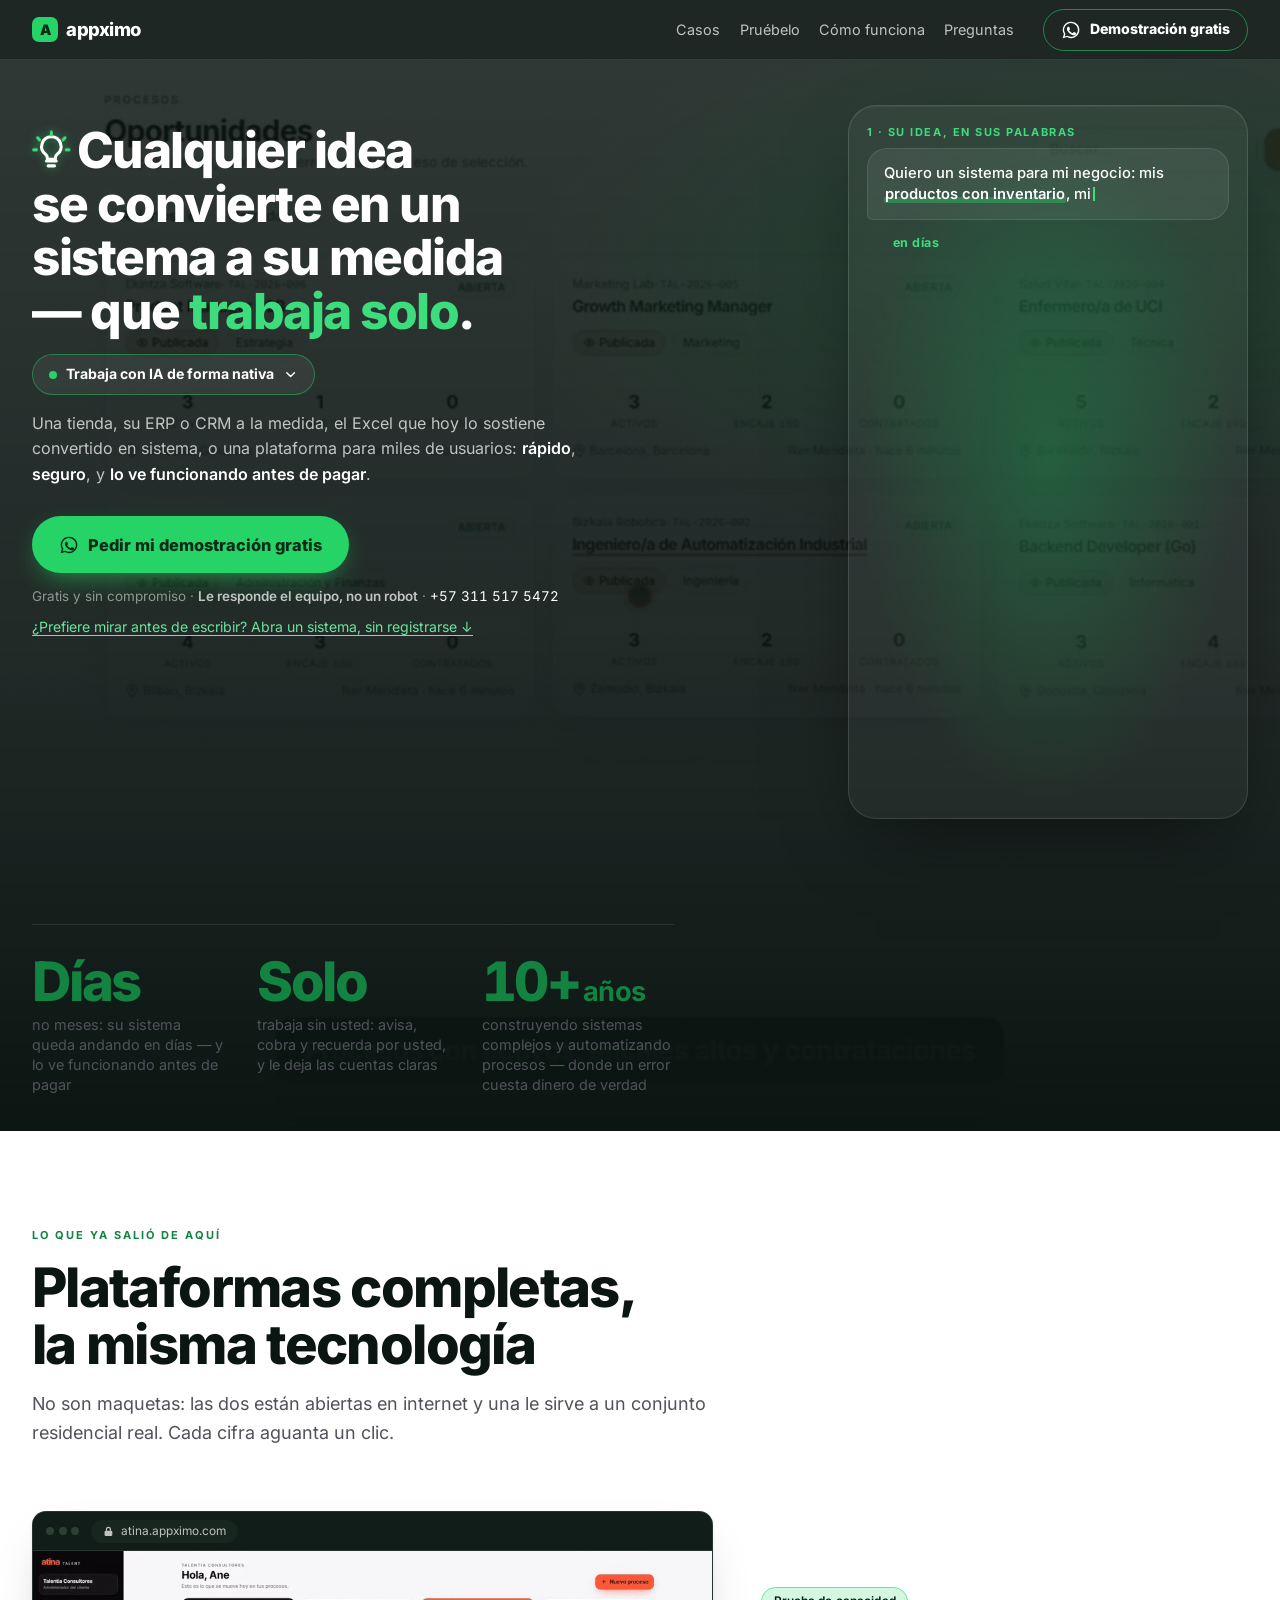
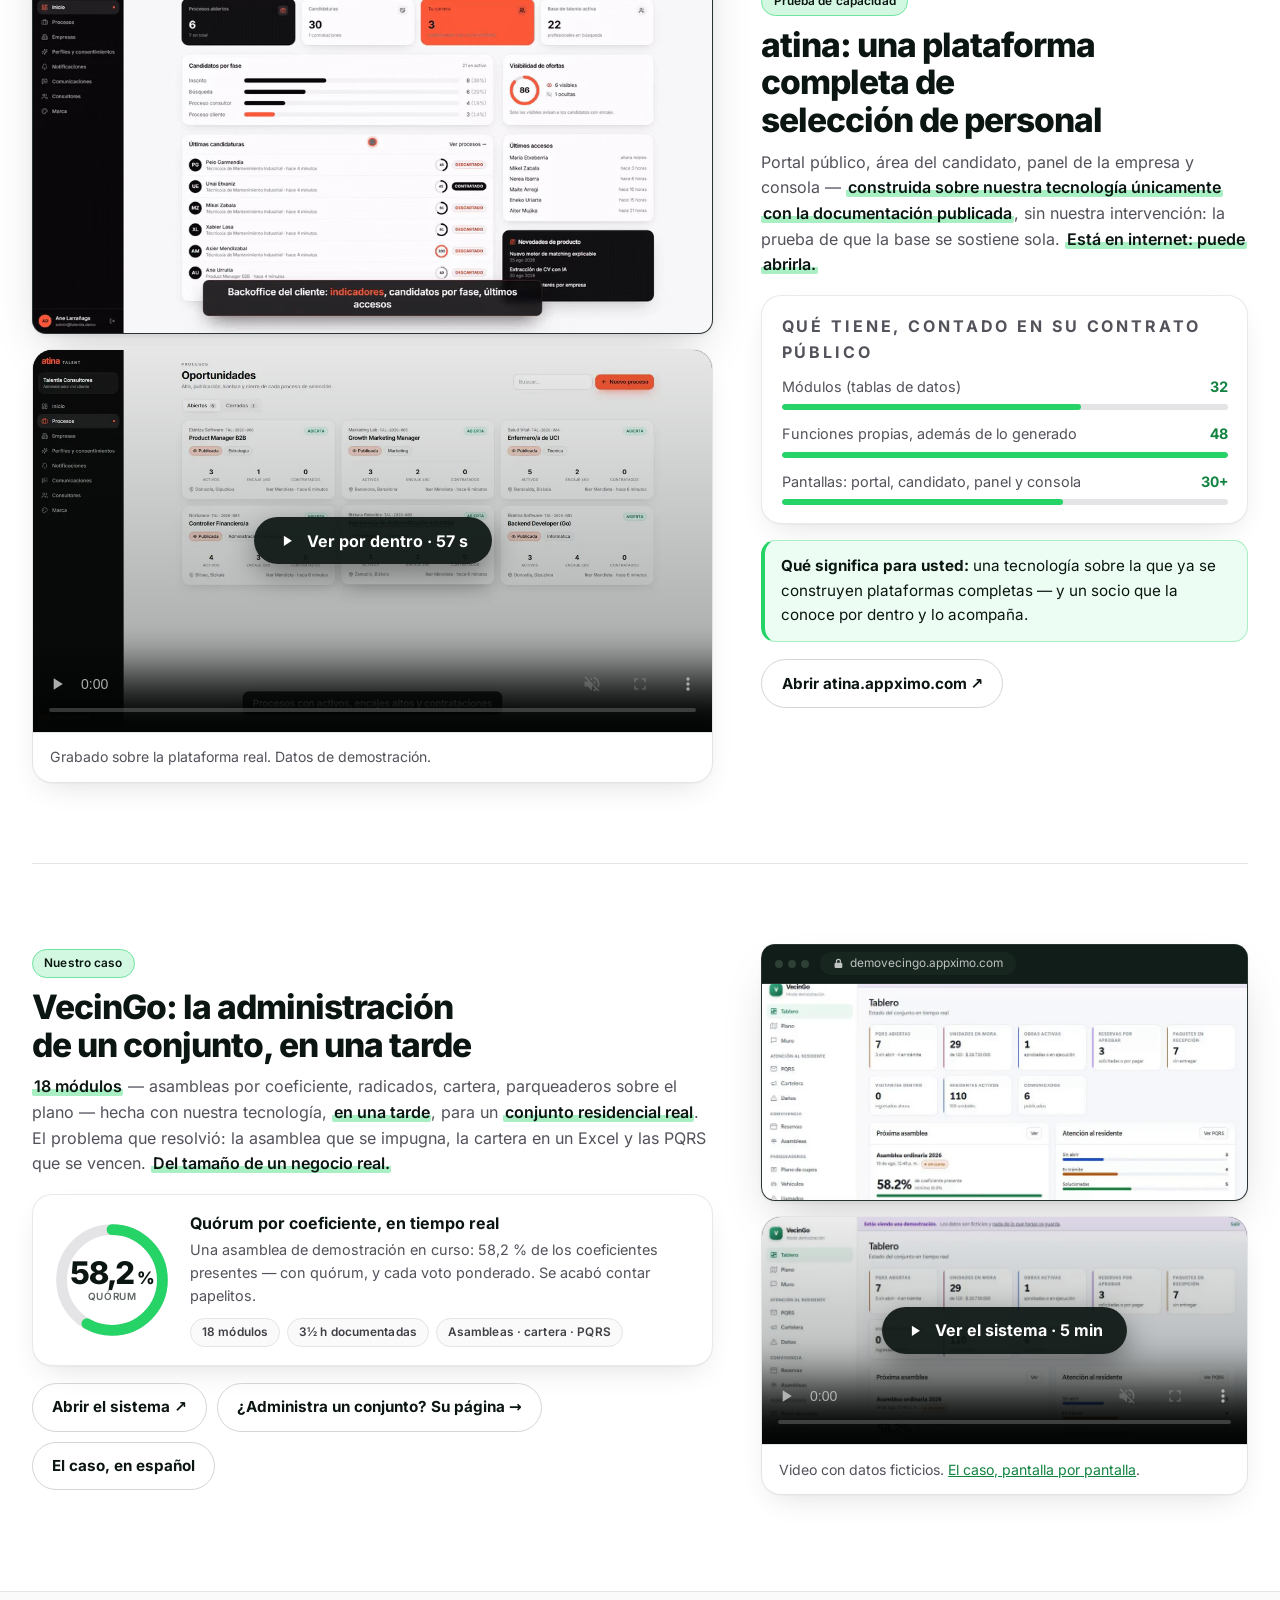
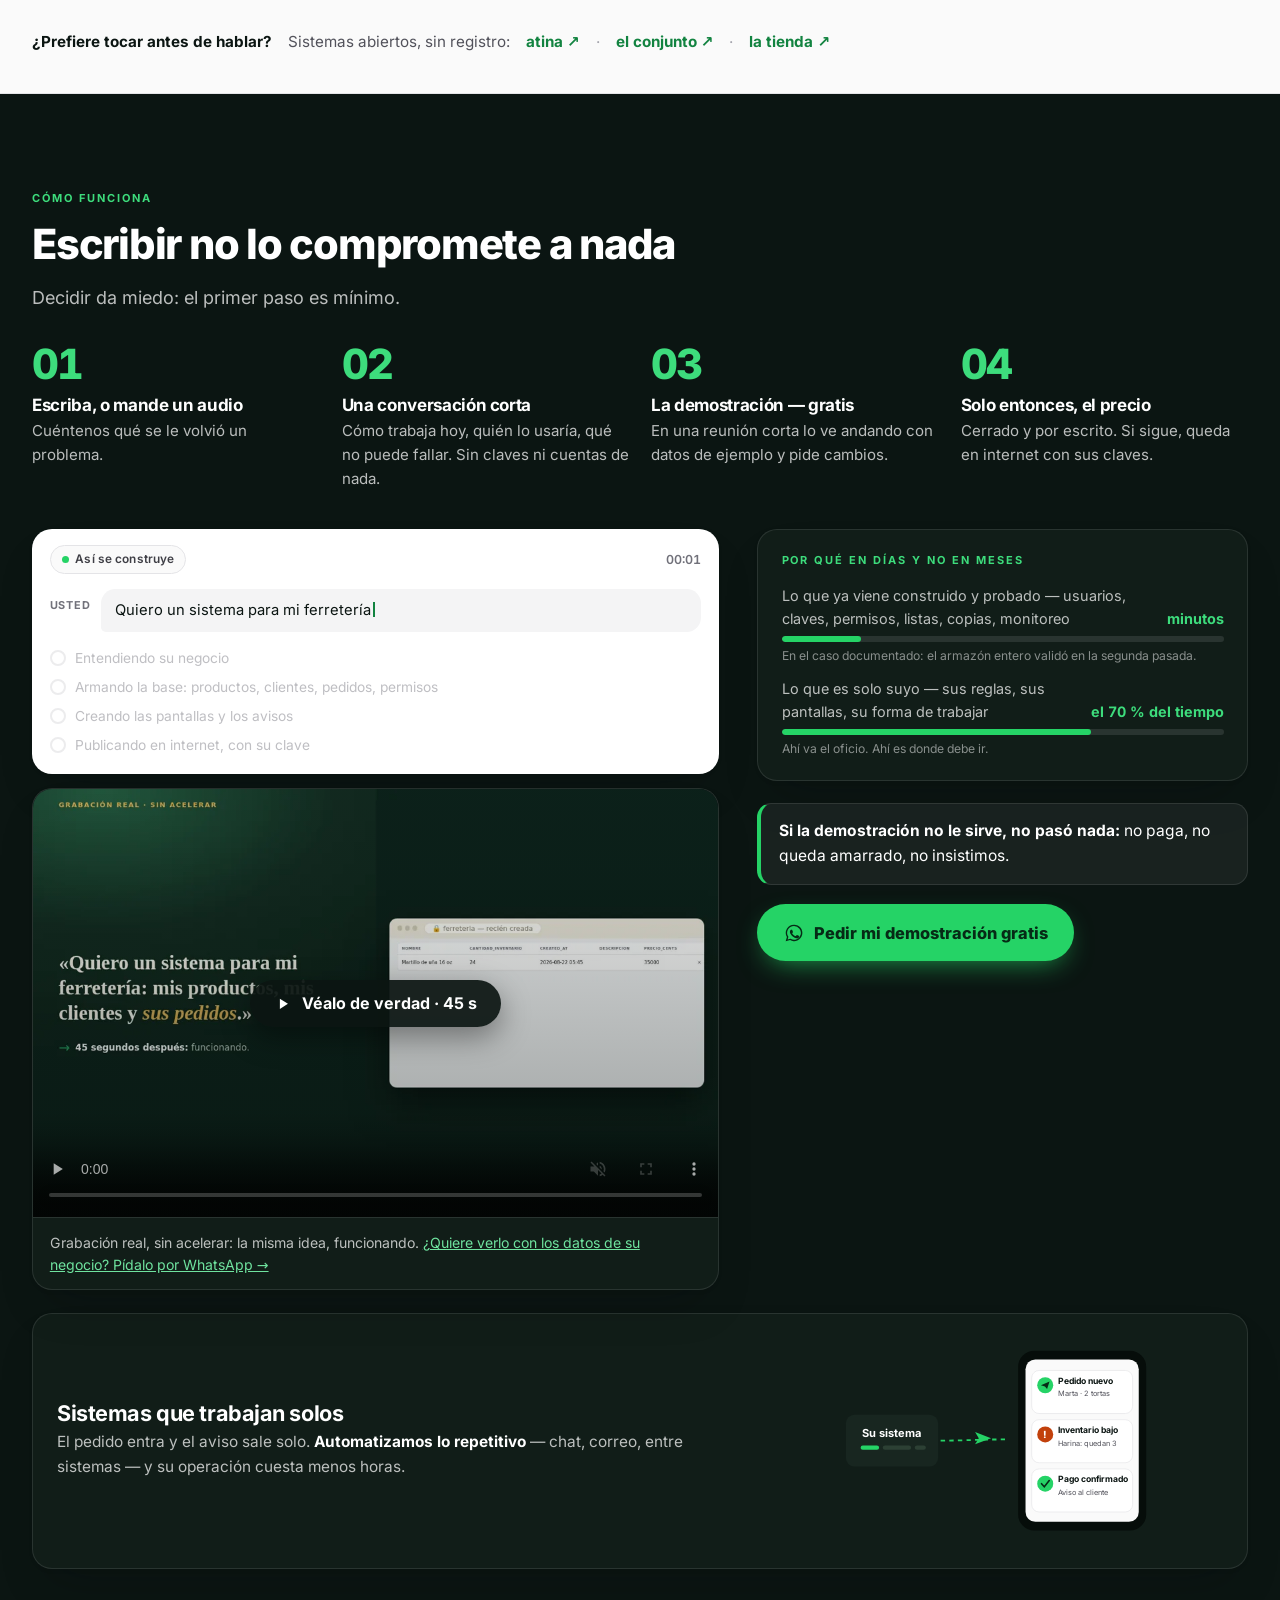
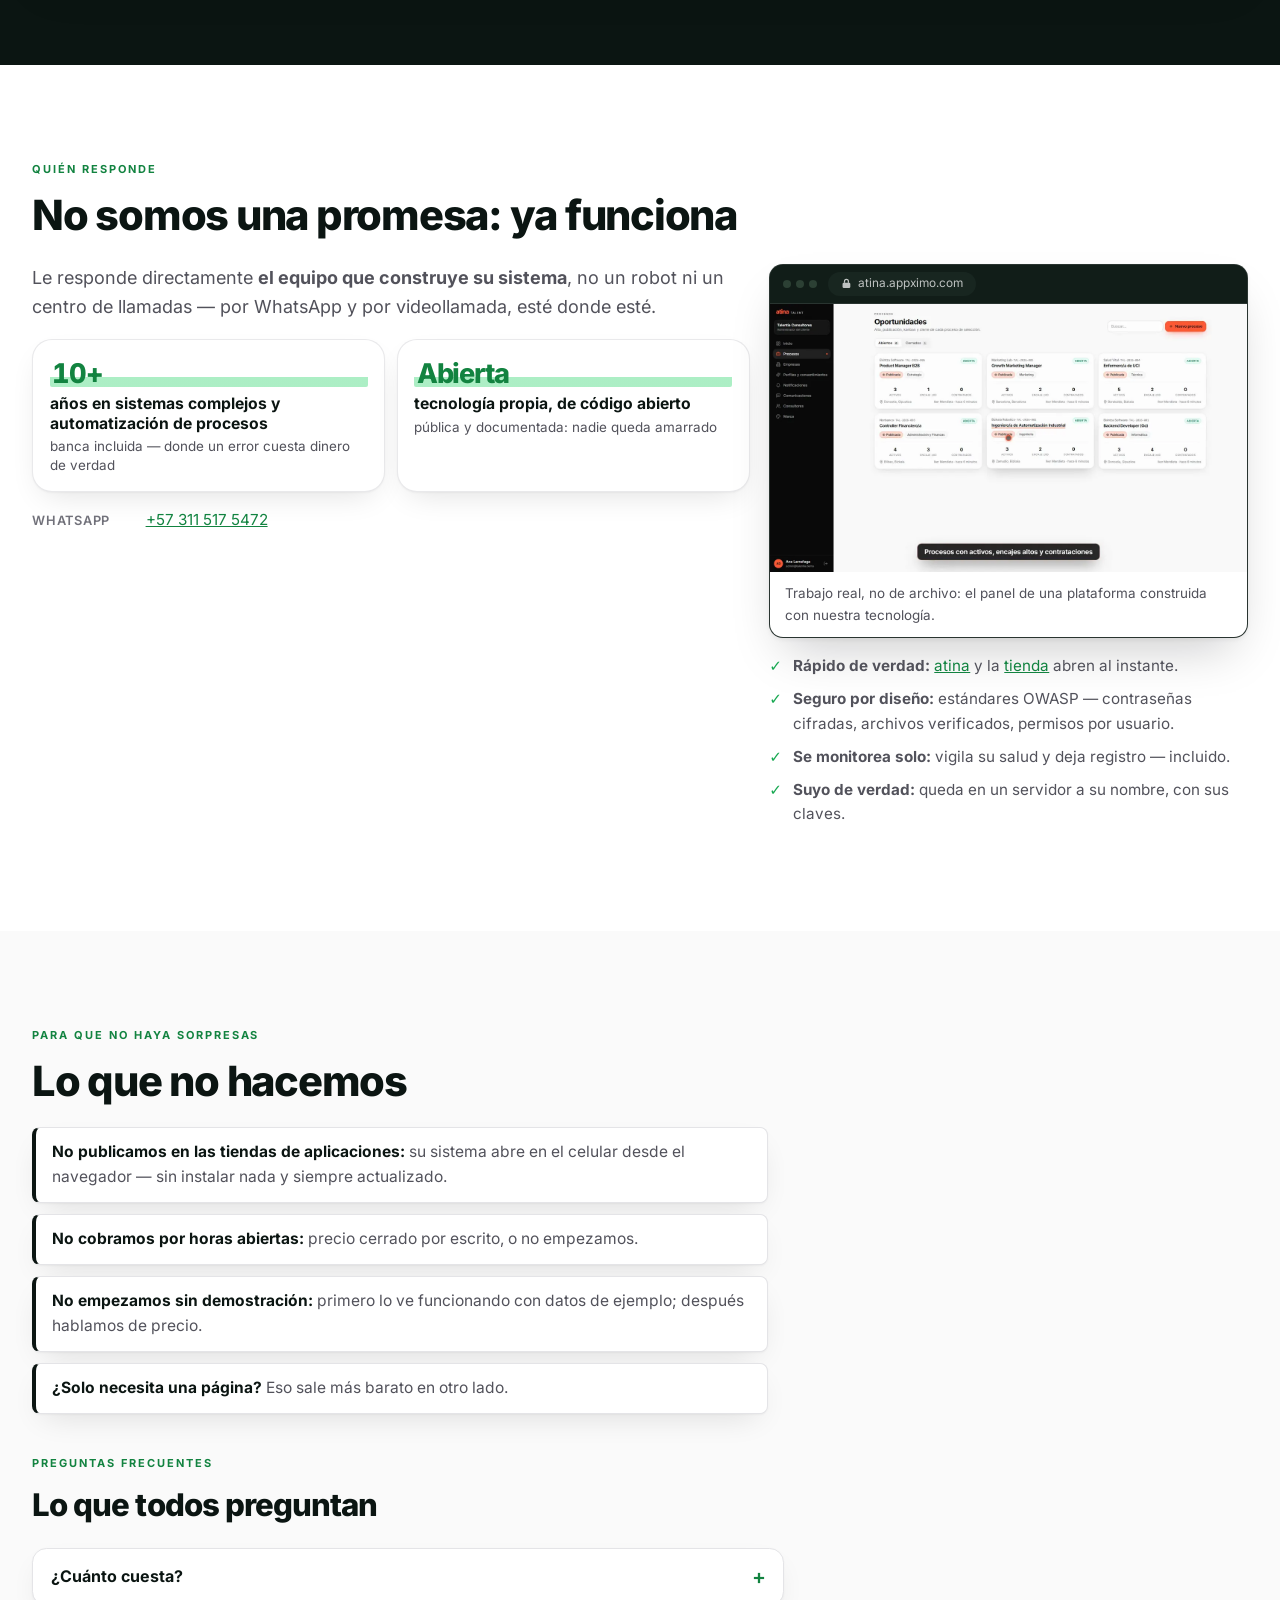
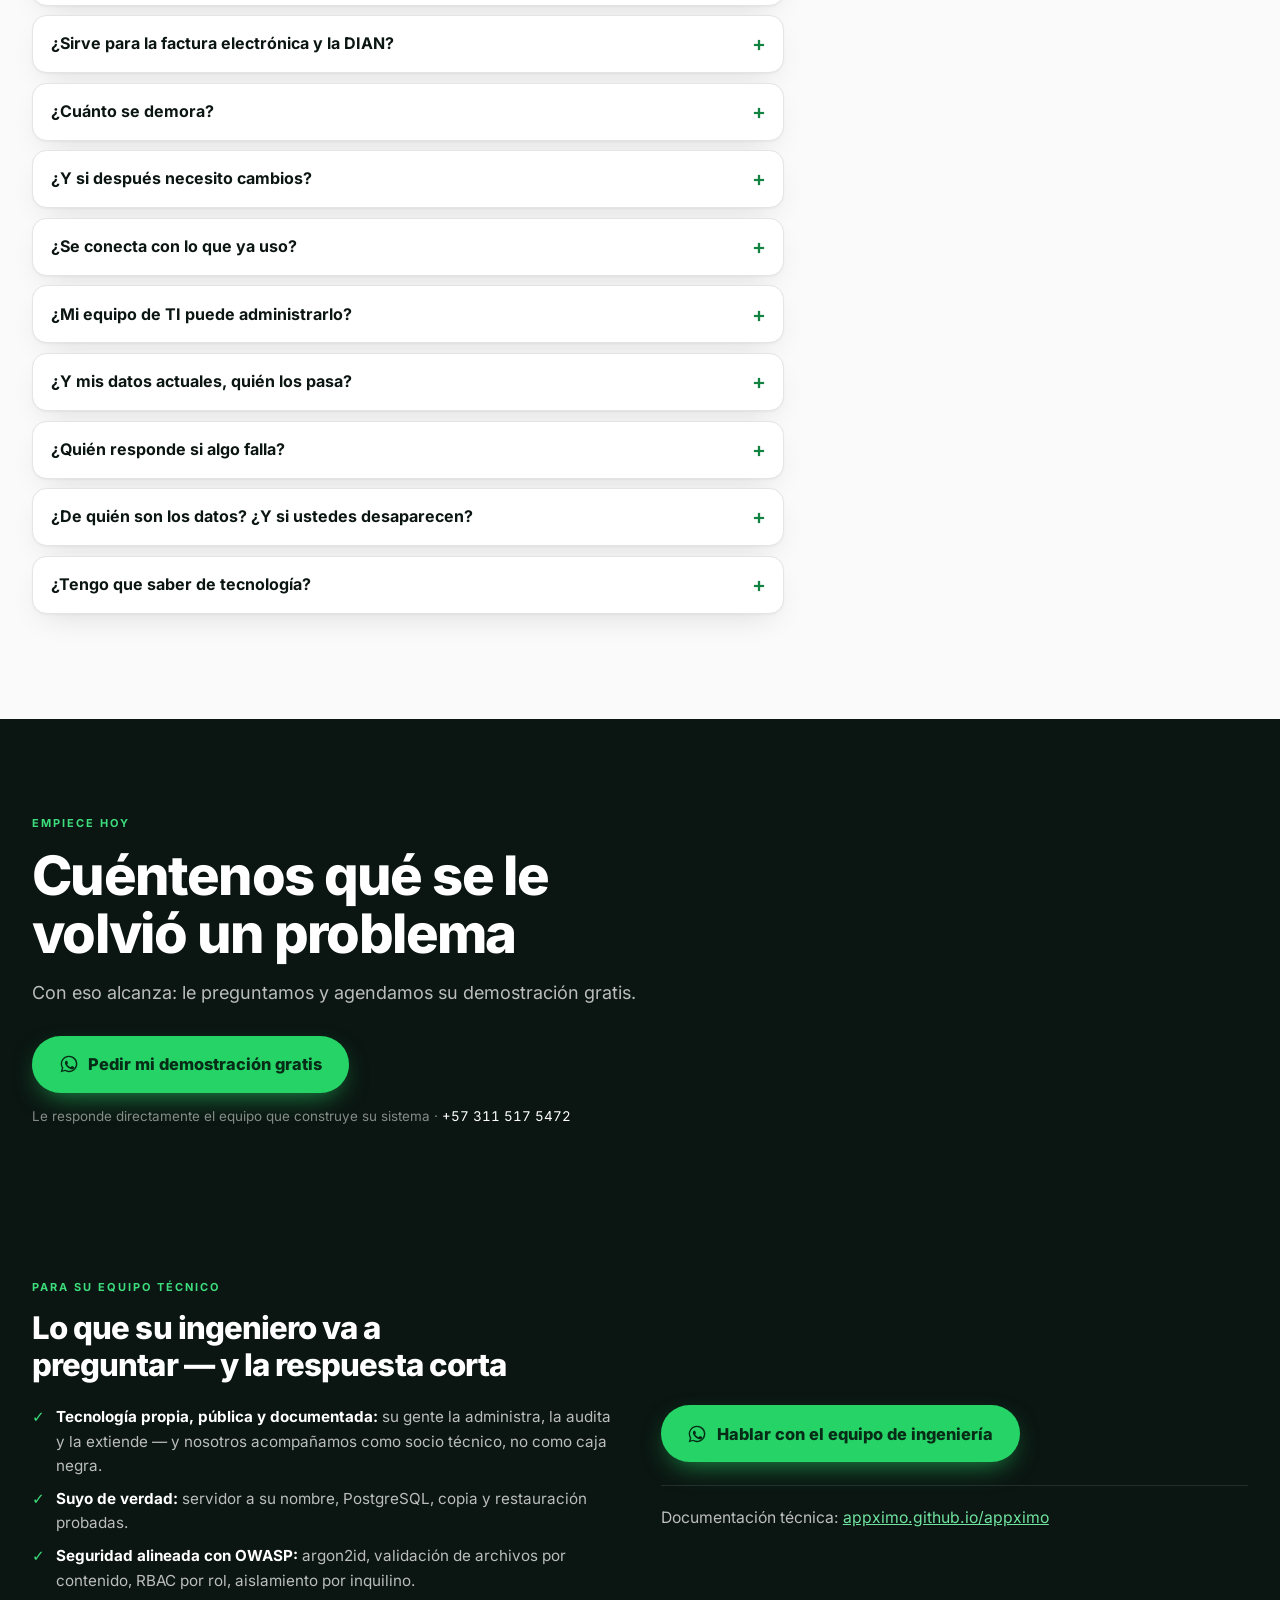
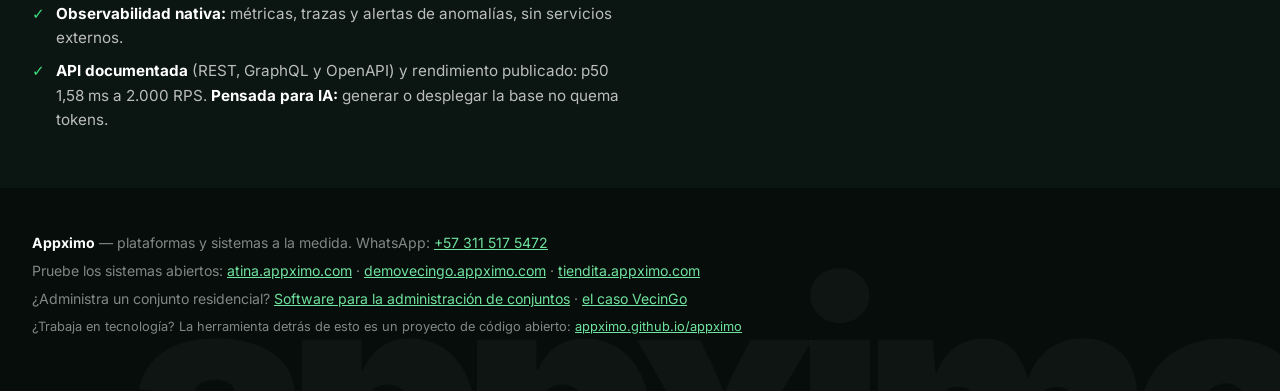
==== index.html @ c1e4d5c8 "fix(cómo funciona): la tarjeta del pedido construido, compacta" ====
<!doctype html>
<html lang="es-CO">
<head>
<meta charset="utf-8">
<meta name="viewport" content="width=device-width, initial-scale=1">
<title>Appximo — Plataformas y sistemas a la medida, en días</title>
<meta name="description" content="Deje de perder pedidos, citas y cuentas: su negocio entero en un solo sistema hecho a su medida. Lo difícil ya está construido; queda andando en días, y lo ve funcionando antes de pagar. Demostración gratis por WhatsApp.">
<meta property="og:title" content="Appximo — Plataformas y sistemas a la medida, en días">
<meta property="og:description" content="Su negocio entero en un solo sistema hecho a su medida, andando en días. Lo ve funcionando antes de pagar.">
<meta property="og:image" content="https://appximo.com/assets/og.jpg">
<meta property="og:type" content="website">
<meta property="og:url" content="https://appximo.com/">
<meta property="og:locale" content="es_CO">
<link rel="canonical" href="https://appximo.com/">
<meta name="robots" content="index,follow,max-image-preview:large">
<meta name="theme-color" content="#0b1512">
<link rel="preload" href="assets/inter-latin-var.woff2" as="font" type="font/woff2" crossorigin>
<link rel="stylesheet" href="assets/system.css?v=79b03f89">
<link rel="icon" href="data:image/svg+xml,%3Csvg xmlns='http://www.w3.org/2000/svg' viewBox='0 0 64 64'%3E%3Crect width='64' height='64' rx='14' fill='%2325d366'/%3E%3Ctext x='32' y='45' font-family='Inter,Arial,sans-serif' font-size='38' font-weight='900' fill='%23062b16' text-anchor='middle'%3EA%3C/text%3E%3C/svg%3E">
<script type="application/ld+json">{"@context":"https://schema.org","@type":"ProfessionalService","name":"Appximo","url":"https://appximo.com/","description":"Sistemas y plataformas a la medida para negocios: tienda, ERP, agenda, administración de conjuntos. Demostración gratis por WhatsApp.","telephone":"+57 311 517 5472","sameAs":["https://github.com/appximo/appximo","https://appximo.github.io/appximo/"],"contactPoint":{"@type":"ContactPoint","contactType":"sales","telephone":"+57 311 517 5472","availableLanguage":"es","url":"https://wa.me/573115175472"}}</script>
<style>
  .hero-float{position:absolute;right:var(--gutter);top:clamp(4.5rem,9vw,7rem);z-index:3;display:none;width:15.5rem}
  @media(min-width:1000px){.hero-float{display:block}}
  .hero-float .card-dark{padding:.9rem 1rem}
  .notif{display:flex;align-items:center;gap:.7rem;padding:.55rem 0;border-top:1px solid var(--ink-line)}
  .notif:first-child{border-top:none;padding-top:0}
  .notif .ci{width:1.8rem;height:1.8rem;border-radius:50%;background:var(--color-brand-500);display:flex;align-items:center;justify-content:center;flex:none}
  .notif .ci svg{width:.9rem;height:.9rem}
  .notif b{display:block;font-size:.84rem;line-height:1.2}
  .notif span{display:block;font-size:.72rem;color:var(--ink-text-mute)}
  .case{display:grid;gap:1.6rem;align-items:center}
  @media(min-width:900px){.case{grid-template-columns:7fr 5fr;gap:3rem}.case.flip .case-media{order:2}}
  .case+.case{margin-top:clamp(3rem,7vw,5rem);padding-top:clamp(3rem,7vw,5rem);border-top:1px solid var(--zinc-200)}
  .case h3{font-size:clamp(1.5rem,3.2vw,2.1rem);letter-spacing:-.03em;line-height:1.12;margin:.6rem 0 .7rem;font-weight:800}
  .case p{color:var(--text-2);font-size:1rem}
  .case-media{display:grid;gap:.9rem}
  .case-links{display:flex;flex-wrap:wrap;gap:.6rem;margin-top:1.1rem}
  .bframe video.loop{display:block;width:100%}
  .case-panel{margin-top:1.1rem;padding:1.1rem 1.2rem}
  .case-panel .eyebrow{margin-bottom:.6rem}
  .meaning{margin-top:1rem;background:var(--color-brand-50);border:1px solid var(--color-brand-200);border-left:4px solid var(--color-brand-500);border-radius:var(--radius-xl);padding:.85rem 1rem;color:var(--color-ink);font-size:.95rem}
  .door-grid{display:grid;gap:1rem;align-items:center}
  @media(min-width:860px){.door-grid{grid-template-columns:1fr auto;gap:2rem}}
  .door h2{font-size:clamp(1.35rem,2.8vw,1.8rem);letter-spacing:-.03em}
  .door p{opacity:.85;font-size:.98rem;margin-top:.35rem}
  .invite{display:grid;gap:.9rem;margin-top:1.5rem}
  @media(min-width:700px){.invite{grid-template-columns:1fr 1fr}}
  .pick{display:grid;grid-template-columns:5rem 1fr;gap:1rem;align-items:center;padding:.9rem 1rem;text-decoration:none;color:inherit}
  .pk-img{width:5rem;height:5rem;border-radius:var(--radius-lg);overflow:hidden;border:1px solid var(--zinc-200);background:var(--zinc-100)}
  .pk-img img{width:100%;height:100%;object-fit:cover;object-position:top left}
  .pick b{display:block;color:var(--text);font-size:1rem;line-height:1.3}
  .pick span{display:block;color:var(--text-2);font-size:.86rem;line-height:1.45}
  .pick .chip{margin-top:.45rem}
  .steps{display:grid;gap:1.2rem;margin-top:2rem}
  @media(min-width:860px){.steps{grid-template-columns:repeat(4,1fr);gap:1.4rem}}
  .step h3{font-size:1.06rem;margin:.6rem 0 .3rem;color:#fff}
  .step p{color:var(--ink-text-dim);font-size:.94rem}
  .how-grid{display:grid;gap:1.4rem;margin-top:2.4rem;align-items:start}
  @media(min-width:900px){.how-grid{grid-template-columns:7fr 5fr;gap:2.4rem}}
  .no-risk{margin-top:1.4rem;background:rgba(255,255,255,.06);border:1px solid var(--ink-line);border-left:4px solid var(--color-brand-500);border-radius:var(--radius-xl);padding:.95rem 1.1rem;color:#fff;font-size:.97rem}
  .who-grid{display:grid;gap:1.2rem;margin-top:1.8rem}
  @media(min-width:860px){.who-grid{grid-template-columns:3fr 2fr;align-items:start}}
  .people{display:grid;gap:.9rem;margin-top:1rem}
  @media(min-width:520px){.people{grid-template-columns:1fr 1fr}}
  .person{display:flex;gap:.9rem;align-items:center;padding:1rem 1.1rem}
  .person b{display:block;font-size:1rem;line-height:1.25}
  .person span{display:block;font-size:.84rem;color:var(--text-2);line-height:1.4}
  .person .avatar{display:inline-flex;font-size:1.05rem;color:#fff;line-height:1}
  .cred-list{list-style:none;margin-top:.7rem}
  .cred-list li{padding-left:1.5rem;position:relative;margin:.55rem 0;color:var(--text-2);font-size:.95rem}
  .cred-list li::before{content:"✓";position:absolute;left:0;color:var(--color-brand-600);font-weight:800}
  .contact{display:grid;gap:.5rem;margin-top:1rem;font-size:.95rem}
  .contact div{display:flex;gap:.6rem;align-items:baseline}
  .contact b{min-width:6.5rem;color:var(--text-3);font-weight:600;font-size:.8rem;letter-spacing:.06em;text-transform:uppercase}
  .nots{display:grid;gap:.7rem;margin-top:1.4rem;max-width:46rem}
  .not{background:var(--white);border:1px solid var(--zinc-200);border-left:4px solid var(--color-ink);border-radius:var(--radius-lg);padding:.75rem 1rem;color:var(--text-2);font-size:.97rem;box-shadow:var(--shadow-soft)}
  .not b{color:var(--text)}
  .closing{position:relative;overflow:hidden}
  .closing::before{content:"";position:absolute;inset:-40% -20% auto;height:120%;background:radial-gradient(60rem 30rem at 20% 0%,color-mix(in srgb,var(--color-brand-700) 45%,transparent) 0%,transparent 60%);pointer-events:none}
  .closing .container-x{position:relative}
  .closing h2{max-width:16ch}
  .tech{padding:2.4rem 0;border-top:1px solid var(--zinc-200)}
  .tech p{color:var(--text-2);font-size:.92rem;max-width:46rem;margin-top:.5rem}
  .autom{display:grid;gap:1.2rem;align-items:center;padding:1.4rem 1.5rem;margin-top:1.4rem}
  @media(min-width:760px){.autom{grid-template-columns:3fr 2fr;gap:2rem}}
  .autom h3{font-size:1.35rem;color:#fff;margin-bottom:.35rem}
  .autom p{color:var(--ink-text-dim);font-size:.96rem}
  .autom-visual{margin:0 auto;max-width:20rem;width:100%}
  @media(max-width:759px){.hero .cta-row .btn-wa{font-size:.95rem;padding:.8rem 1.25rem;gap:.5rem}}
  /* ── chip IA (solo en la variante ?hero=idea) ── */
  /* ── el bombillo que se enciende (una pasada) ── */
  .bulb{display:inline-block;width:.78em;height:.78em;vertical-align:-.06em;margin-right:.12em;overflow:visible}
  .bulb path{fill:none;stroke:currentColor;stroke-width:1.9;stroke-linecap:round;stroke-linejoin:round}
  .bulb .bulb-ray{stroke:var(--color-brand-400)}
  @media (prefers-reduced-motion:no-preference){
    @keyframes bulbDraw{from{stroke-dashoffset:60}to{stroke-dashoffset:0}}
    @keyframes bulbOn{0%{opacity:0;transform:scale(.6)}60%{opacity:1;transform:scale(1.15)}100%{opacity:1;transform:scale(1)}}
    @keyframes bulbGlow{0%{filter:drop-shadow(0 0 0 transparent)}50%{filter:drop-shadow(0 0 10px color-mix(in srgb,var(--color-brand) 80%,transparent))}100%{filter:drop-shadow(0 0 4px color-mix(in srgb,var(--color-brand) 55%,transparent))}}
    html.js .bulb .bulb-glass{stroke-dasharray:60;animation:bulbDraw 1.1s var(--ease) .3s both}
    html.js .bulb .bulb-ray{transform-origin:center;transform-box:fill-box;animation:bulbOn .5s cubic-bezier(.34,1.56,.64,1) 1.3s both}
    html.js .bulb{animation:bulbGlow 1.2s var(--ease) 1.3s both}
  }
  /* ── palabras clave: se resaltan al escribirse y encienden su pestaña ── */
  .k{font-weight:600;color:inherit;background:linear-gradient(180deg,transparent 64%,color-mix(in srgb,var(--color-brand) 38%,transparent) 64%);border-radius:2px;padding:0 .08em}
  .b-bubble .k{background:linear-gradient(180deg,transparent 64%,var(--color-brand-200) 64%)}
  .plat-tabs span{transition:background .35s var(--ease),color .35s var(--ease),padding .35s var(--ease)}
  .plat-tabs span.lit{background:var(--color-brand-100);color:var(--color-brand-ink);border-radius:999px;padding:.1rem .5rem}
  .ia{margin:1rem 0 0;max-width:34rem}
  .ia summary{list-style:none;display:inline-flex;align-items:center;gap:.55rem;cursor:pointer;font-size:.88rem;font-weight:700;color:#fff;background:rgba(255,255,255,.06);border:1px solid color-mix(in srgb,var(--color-brand) 45%,transparent);border-radius:999px;padding:.5rem 1rem;transition:border-color .18s}
  .ia summary::-webkit-details-marker{display:none}
  .ia summary svg{width:.95rem;height:.95rem;transition:transform .28s var(--ease)}
  .ia[open] summary svg{transform:rotate(180deg)}
  .ia summary:hover{border-color:var(--color-brand)}
  .ia-dot{width:.5rem;height:.5rem;border-radius:50%;background:var(--color-brand)}
  .ia-body p{margin-top:.7rem;font-size:.95rem;color:var(--ink-text-dim);background:rgba(255,255,255,.05);border:1px solid var(--ink-line);border-radius:12px;padding:.8rem 1rem}
  .ia-body a{color:var(--color-brand-300);font-weight:700}
  /* ── el flujo idea → sistema → trabajando solo (el hero) ── */
  .flow{display:none;flex-direction:column;gap:.35rem;max-width:23rem;margin-left:auto}
  @media(min-width:1000px){.flow{display:flex}}
  .flow-m{display:flex;max-width:none;margin:1.8rem 0 0}
  @media(min-width:1000px){.flow-m{display:none}}
  .fl-k{display:block;font-size:11px;letter-spacing:.14em;text-transform:uppercase;font-weight:700;color:var(--color-brand-400);margin-bottom:.45rem}
  .fl-bubble{background:rgba(255,255,255,.07);border:1px solid var(--ink-line);border-radius:var(--radius-2xl) var(--radius-2xl) var(--radius-2xl) .35rem;padding:.85rem 1rem;font-size:.92rem;line-height:1.45;color:#fff;font-weight:500}
  .fl-arrow{display:flex;align-items:center;gap:.6rem;padding:.35rem 0 .35rem .9rem;color:var(--color-brand-400);font-size:.78rem;font-weight:700;letter-spacing:.04em}
  .fl-arrow::before{content:"";width:2px;height:1.4rem;background:repeating-linear-gradient(180deg,var(--color-brand-400) 0 4px,transparent 4px 8px);border-radius:2px}
  .co-order{width:100%;padding:.9rem 1rem;background:var(--white);color:var(--text);border-radius:var(--radius-2xl);box-shadow:var(--shadow-lift)}
  .co-order .eyebrow{margin-bottom:.35rem}
  .co-order b{display:block;font-size:1rem;line-height:1.25}
  .co-order .price{font-weight:800;font-variant-numeric:tabular-nums;font-size:1.25rem;letter-spacing:-.03em;margin-top:.3rem;white-space:nowrap}
  .co-order .row{display:flex;justify-content:space-between;align-items:center;margin-top:.55rem;gap:.5rem}
  .co-notif{width:100%;padding:.8rem .95rem}
  .stage{position:relative;display:none;margin-left:auto;max-width:25rem;padding:1.1rem;border-radius:var(--radius-3xl);background:rgba(255,255,255,.045);border:1px solid rgba(255,255,255,.12);box-shadow:inset 0 1px 0 rgba(255,255,255,.06),0 30px 80px -30px rgba(0,0,0,.6)}
  .stage::before{content:"";position:absolute;inset:-18%;z-index:-1;background:radial-gradient(closest-side,color-mix(in srgb,var(--color-brand-700) 45%,transparent),transparent 70%);pointer-events:none}
  @media(min-width:1000px){.stage{display:block}.stage .flow{display:flex;max-width:none;margin:0}.flow-m{display:none}}
  .plat{position:relative;background:var(--white);color:var(--text);border-radius:var(--radius-2xl);box-shadow:var(--shadow-lift);padding:.8rem .9rem .9rem}
  .plat::after{content:"";position:absolute;inset:-2px;border-radius:calc(var(--radius-2xl) + 2px);padding:2px;background:conic-gradient(from var(--sweep,0deg),transparent 0 70%,var(--color-brand-400) 85%,transparent 100%);-webkit-mask:linear-gradient(#000 0 0) content-box,linear-gradient(#000 0 0);-webkit-mask-composite:xor;mask-composite:exclude;opacity:0;pointer-events:none}
  .plat-tabs{display:flex;gap:.9rem;font-size:.74rem;font-weight:600;color:var(--text-3);border-bottom:1px solid var(--zinc-100);padding-bottom:.5rem;margin-bottom:.6rem}
  .plat-tabs .on{color:var(--color-brand-ink);border-bottom:2px solid var(--color-brand);margin-bottom:-.55rem;padding-bottom:.45rem}
  .plat-kpis{display:grid;grid-template-columns:repeat(3,auto);gap:.9rem;justify-content:start;margin-bottom:.7rem}
  .plat-kpis b{display:block;font-weight:800;font-size:1.02rem;letter-spacing:-.03em;line-height:1.1;white-space:nowrap}
  .plat-kpis span{display:block;font-size:.68rem;color:var(--text-3);line-height:1.2}
  .plat-kpis b span{display:inline;font-size:inherit;color:inherit;line-height:inherit}
  .plat .co-order{box-shadow:none;border:1px solid var(--zinc-200);padding:.7rem .8rem}
  .fl-chips{display:flex;flex-wrap:wrap;gap:.4rem;margin-top:.6rem}
  .fl-caret{display:none;width:2px;height:1em;background:var(--color-brand-400);vertical-align:-.15em;margin-left:2px}
  html.js .flow.typing .fl-caret{display:inline-block}
  @media (prefers-reduced-motion:no-preference){
    @keyframes coIn{from{opacity:0;transform:translateY(14px)}to{opacity:1;transform:none}}
    @keyframes caret{0%,100%{opacity:0}50%{opacity:1}}
    html.js .flow>.fl-step:first-child{animation:coIn .5s var(--ease) both;animation-delay:.2s}
    html.js .flow.typing .fl-caret{animation:caret .9s steps(1) infinite}
    html.js .flow:not(.typed) .fl-after{opacity:0}
    html.js .flow.typed .fl-after{animation:coIn .6s var(--ease) both}
    html.js .flow.typed .fl-after:nth-of-type(2){animation-delay:.15s}html.js .flow.typed .fl-after:nth-of-type(3){animation-delay:.4s}html.js .flow.typed .fl-after:nth-of-type(4){animation-delay:1.2s}html.js .flow.typed .fl-after:nth-of-type(5){animation-delay:1.45s}
    /* la idea se «envía»: se encoge y apaga como un mensaje enviado */
    html.js .flow .fl-bubble{transition:transform .5s var(--ease),opacity .5s var(--ease);transform-origin:left top}
    html.js .flow.typed .fl-bubble{transform:scale(.96);opacity:.7}
    /* el conector se dibuja */
    html.js .flow .fl-arrow::before{transform:scaleY(0);transform-origin:top;transition:transform .45s var(--ease)}
    html.js .flow.typed .fl-arrow::before{transform:none}
    html.js .flow.typed .fl-arrow:nth-of-type(4)::before{transition-delay:1.1s}
    /* la plataforma entra con un barrido de luz en el borde (una pasada) */
    @property --sweep{syntax:"<angle>";inherits:false;initial-value:0deg}
    @keyframes sweep{from{--sweep:0deg;opacity:1}to{--sweep:360deg;opacity:0}}
    html.js .flow.typed .plat::after{animation:sweep 1.5s var(--ease) .45s 1 both}
    @keyframes platIn{from{opacity:0;transform:translateY(16px) scale(.94)}to{opacity:1;transform:none}}
    html.js .flow.typed .plat{animation:platIn .7s var(--ease) .4s both}
    /* los avisos caen uno a uno */
    html.js .flow.typed .co-notif .notif{animation:coIn .5s var(--ease) both}
    html.js .flow.typed .co-notif .notif:nth-child(1){animation-delay:1.5s}html.js .flow.typed .co-notif .notif:nth-child(2){animation-delay:1.75s}html.js .flow.typed .co-notif .notif:nth-child(3){animation-delay:2s}
    html.js .flow.typed .fl-chips .chip{animation:coIn .45s var(--ease) both}
    html.js .flow.typed .fl-chips .chip:nth-child(1){animation-delay:2.1s}html.js .flow.typed .fl-chips .chip:nth-child(2){animation-delay:2.25s}html.js .flow.typed .fl-chips .chip:nth-child(3){animation-delay:2.4s}
  }
  .notif{display:flex;align-items:center;gap:.7rem;padding:.55rem 0;border-top:1px solid var(--ink-line)}
  .notif:first-child{border-top:none;padding-top:0}
  .notif .ci{width:1.8rem;height:1.8rem;border-radius:50%;background:var(--color-brand-500);display:flex;align-items:center;justify-content:center;flex:none}
  .notif .ci svg{width:.9rem;height:.9rem}
  .notif b{display:block;font-size:.84rem;line-height:1.2}
  .notif span{display:block;font-size:.72rem;color:var(--ink-text-mute)}
  .case{display:grid;gap:1.6rem;align-items:center}
  @media(min-width:900px){.case{grid-template-columns:7fr 5fr;gap:3rem}.case.flip .case-media{order:2}}
  .case+.case{margin-top:clamp(3rem,7vw,5rem);padding-top:clamp(3rem,7vw,5rem);border-top:1px solid var(--zinc-200)}
  .case h3{font-size:clamp(1.5rem,3.2vw,2.1rem);letter-spacing:-.03em;line-height:1.12;margin:.6rem 0 .7rem;font-weight:800}
  .case p{color:var(--text-2);font-size:1rem}
  .case-media{display:grid;gap:.9rem}
  .case-links{display:flex;flex-wrap:wrap;gap:.6rem;margin-top:1.1rem}
  .case-panel{margin-top:1.1rem;padding:1.1rem 1.2rem}
  .case-panel .eyebrow{margin-bottom:.6rem}
  .meaning{margin-top:1rem;background:var(--color-brand-50);border:1px solid var(--color-brand-200);border-left:4px solid var(--color-brand-500);border-radius:var(--radius-xl);padding:.85rem 1rem;color:var(--color-ink);font-size:.95rem}
  .door-grid{display:grid;gap:1rem;align-items:center}
  @media(min-width:860px){.door-grid{grid-template-columns:1fr auto;gap:2rem}}
  .door h2{font-size:clamp(1.35rem,2.8vw,1.8rem);letter-spacing:-.03em}
  .door p{opacity:.85;font-size:.98rem;margin-top:.35rem}
  .invite{display:grid;gap:.9rem;margin-top:1.5rem}
  @media(min-width:700px){.invite{grid-template-columns:1fr 1fr}}
  .pick{display:grid;grid-template-columns:5rem 1fr;gap:1rem;align-items:center;padding:.9rem 1rem;text-decoration:none;color:inherit}
  .pk-img{width:5rem;height:5rem;border-radius:var(--radius-lg);overflow:hidden;border:1px solid var(--zinc-200);background:var(--zinc-100)}
  .pk-img img{width:100%;height:100%;object-fit:cover;object-position:top left}
  .pick b{display:block;color:var(--text);font-size:1rem;line-height:1.3}
  .pick span{display:block;color:var(--text-2);font-size:.86rem;line-height:1.45}
  .pick .chip{margin-top:.45rem}
  .steps{display:grid;gap:1.2rem;margin-top:2rem}
  @media(min-width:860px){.steps{grid-template-columns:repeat(4,1fr);gap:1.4rem}}
  .step h3{font-size:1.06rem;margin:.6rem 0 .3rem;color:#fff}
  .step p{color:var(--ink-text-dim);font-size:.94rem}
  .how-grid{display:grid;gap:1.4rem;margin-top:2.4rem;align-items:start}
  @media(min-width:900px){.how-grid{grid-template-columns:7fr 5fr;gap:2.4rem}}
  .no-risk{margin-top:1.4rem;background:rgba(255,255,255,.06);border:1px solid var(--ink-line);border-left:4px solid var(--color-brand-500);border-radius:var(--radius-xl);padding:.95rem 1.1rem;color:#fff;font-size:.97rem}
  .who-grid{display:grid;gap:1.2rem;margin-top:1.8rem}
  @media(min-width:860px){.who-grid{grid-template-columns:3fr 2fr;align-items:start}}
  .people{display:grid;gap:.9rem;margin-top:1rem}
  @media(min-width:520px){.people{grid-template-columns:1fr 1fr}}
  .person{display:flex;gap:.9rem;align-items:center;padding:1rem 1.1rem}
  .person b{display:block;font-size:1rem;line-height:1.25}
  .person span{display:block;font-size:.84rem;color:var(--text-2);line-height:1.4}
  .person .avatar{display:inline-flex;font-size:1.05rem;color:#fff;line-height:1}
  .cred-list{list-style:none;margin-top:.7rem}
  .cred-list li{padding-left:1.5rem;position:relative;margin:.55rem 0;color:var(--text-2);font-size:.95rem}
  .cred-list li::before{content:"✓";position:absolute;left:0;color:var(--color-brand-600);font-weight:800}
  .contact{display:grid;gap:.5rem;margin-top:1rem;font-size:.95rem}
  .contact div{display:flex;gap:.6rem;align-items:baseline}
  .contact b{min-width:6.5rem;color:var(--text-3);font-weight:600;font-size:.8rem;letter-spacing:.06em;text-transform:uppercase}
  .nots{display:grid;gap:.7rem;margin-top:1.4rem;max-width:46rem}
  .not{background:var(--white);border:1px solid var(--zinc-200);border-left:4px solid var(--color-ink);border-radius:var(--radius-lg);padding:.75rem 1rem;color:var(--text-2);font-size:.97rem;box-shadow:var(--shadow-soft)}
  .not b{color:var(--text)}
  .closing{position:relative;overflow:hidden}
  .closing::before{content:"";position:absolute;inset:-40% -20% auto;height:120%;background:radial-gradient(60rem 30rem at 20% 0%,color-mix(in srgb,var(--color-brand-700) 45%,transparent) 0%,transparent 60%);pointer-events:none}
  .closing .container-x{position:relative}
  .closing h2{max-width:16ch}
  .tech{padding:2.4rem 0;border-top:1px solid var(--zinc-200)}
  .tech p{color:var(--text-2);font-size:.92rem;max-width:46rem;margin-top:.5rem}
  .autom{display:grid;gap:1.2rem;align-items:center;padding:1.4rem 1.5rem;margin-top:1.4rem}
  @media(min-width:760px){.autom{grid-template-columns:3fr 2fr;gap:2rem}}
  .autom h3{font-size:1.35rem;color:#fff;margin-bottom:.35rem}
  .autom p{color:var(--ink-text-dim);font-size:.96rem}
  .autom-visual{margin:0 auto;max-width:20rem;width:100%}
  @media(max-width:759px){.hero .cta-row .btn-wa{font-size:.95rem;padding:.8rem 1.25rem;gap:.5rem}}
  /* ── chip IA (solo en la variante ?hero=idea) ── */
  .ia{margin:1rem 0 0;max-width:34rem}
  .ia summary{list-style:none;display:inline-flex;align-items:center;gap:.55rem;cursor:pointer;font-size:.88rem;font-weight:700;color:#fff;background:rgba(255,255,255,.06);border:1px solid color-mix(in srgb,var(--color-brand) 45%,transparent);border-radius:999px;padding:.5rem 1rem;transition:border-color .18s}
  .ia summary::-webkit-details-marker{display:none}
  .ia summary svg{width:.95rem;height:.95rem;transition:transform .28s var(--ease)}
  .ia[open] summary svg{transform:rotate(180deg)}
  .ia summary:hover{border-color:var(--color-brand)}
  .ia-dot{width:.5rem;height:.5rem;border-radius:50%;background:var(--color-brand)}
  .ia-body p{margin-top:.7rem;font-size:.95rem;color:var(--ink-text-dim);background:rgba(255,255,255,.05);border:1px solid var(--ink-line);border-radius:12px;padding:.8rem 1rem}
  .ia-body a{color:var(--color-brand-300);font-weight:700}
  /* ── el collage de componentes del hero ── */
  .collage{position:relative;min-height:22rem;display:none}
  @media(min-width:1000px){.collage{display:block}}
  .collage>*{position:absolute}
  .co-order{left:0;top:1.2rem;width:17rem;padding:1rem 1.1rem;background:var(--white);color:var(--text);border-radius:var(--radius-2xl);box-shadow:var(--shadow-lift)}
  .co-order .eyebrow{margin-bottom:.4rem}
  .co-order b{display:block;font-size:1.02rem;line-height:1.25}
  .co-order .price{font-weight:800;font-variant-numeric:tabular-nums;font-size:1.3rem;letter-spacing:-.03em;margin-top:.35rem}
  .co-order .row{display:flex;justify-content:space-between;align-items:center;margin-top:.6rem;gap:.5rem}
  .co-notif{right:0;top:0;width:15.5rem;padding:.9rem 1rem}
  .co-ring{left:2.5rem;bottom:0;width:20rem;padding:.9rem 1rem 1rem;display:flex;align-items:center;gap:.9rem;background:var(--white);color:var(--text);border-radius:var(--radius-2xl);box-shadow:var(--shadow-lift)}
  .co-ring b{display:block;font-size:.9rem;line-height:1.25}
  .co-ring span{display:block;font-size:.76rem;color:var(--text-2);margin-top:.15rem}
  .notif{display:flex;align-items:center;gap:.7rem;padding:.55rem 0;border-top:1px solid var(--ink-line)}
  .notif:first-child{border-top:none;padding-top:0}
  .notif:last-child{padding-bottom:0}
  .notif .ci{width:1.8rem;height:1.8rem;border-radius:50%;background:var(--color-brand-500);display:flex;align-items:center;justify-content:center;flex:none}
  .notif .ci svg{width:.9rem;height:.9rem}
  .notif b{display:block;font-size:.84rem;line-height:1.2}
  .notif span{display:block;font-size:.72rem;color:var(--ink-text-mute)}
  section[id]{scroll-margin-top:4.6rem}
  /* ── el escenario blanco de «Cómo funciona» ── */
  .build{background:var(--white);color:var(--text);border-radius:var(--radius-2xl);box-shadow:var(--shadow-lift);padding:1rem 1.1rem 1.1rem;position:relative;overflow:hidden}
  .b-head{display:flex;justify-content:space-between;align-items:center;margin-bottom:.9rem}
  .b-time{font-size:.78rem;color:var(--text-3);font-weight:600}
  .b-chat{display:flex;gap:.6rem;align-items:flex-start}
  .b-who{font-size:.68rem;font-weight:700;letter-spacing:.08em;text-transform:uppercase;color:var(--text-3);padding-top:.5rem;flex:none}
  .b-bubble{background:var(--zinc-100);border-radius:var(--radius-xl) var(--radius-xl) var(--radius-xl) .3rem;padding:.7rem .9rem;font-size:.92rem;line-height:1.45;color:var(--text);min-height:2.6rem;flex:1}
  .b-caret{display:none;width:2px;height:1em;background:var(--color-brand-ink);vertical-align:-.15em;margin-left:2px}
  .b-proc{list-style:none;margin:.9rem 0 0;display:grid;gap:.45rem;padding-left:0}
  .b-proc li{display:flex;align-items:center;gap:.6rem;font-size:.86rem;color:var(--text-3)}
  .b-proc li i{width:1rem;height:1rem;border-radius:50%;border:2px solid var(--zinc-300);flex:none;position:relative;transition:border-color .3s,background .3s}
  .b-proc li.on{color:var(--text)}
  .b-proc li.on i{border-color:var(--color-brand-500)}
  .b-proc li.done{color:var(--text-2)}
  .b-proc li.done i{background:var(--color-brand-500);border-color:var(--color-brand-500)}
  .b-proc li.done i::after{content:"";position:absolute;left:.28rem;top:.1rem;width:.28rem;height:.5rem;border:solid var(--color-on-brand);border-width:0 2px 2px 0;transform:rotate(45deg)}
  .b-out{margin-top:.9rem;border-radius:14px;overflow:hidden;border:1px solid var(--zinc-200);box-shadow:var(--shadow-soft)}
  .b-out .bbar{background:var(--color-ink-800)}
  .b-plat{border-radius:0;box-shadow:none}
  .b-order{display:flex;align-items:center;justify-content:space-between;gap:.6rem}
  .b-plat::after{border-radius:0}
  html.js .build:not(.p3) .b-out{display:none}
  html.js .build:not(.p2) .b-proc{opacity:.45}
  @media (prefers-reduced-motion:no-preference){
    @keyframes procPulse{0%,100%{box-shadow:0 0 0 0 color-mix(in srgb,var(--color-brand) 45%,transparent)}70%{box-shadow:0 0 0 .5rem transparent}}
    html.js .build.p1 .b-caret{display:inline-block;animation:caret .9s steps(1) infinite}
    html.js .b-proc li.on i{animation:procPulse 1s ease-out 3}
    html.js .build.p3 .b-out{animation:platIn .7s var(--ease) both}
    html.js .build.p3 .b-plat::after{animation:sweep 1.5s var(--ease) .3s 1 both}
  }
  /* ── la franja de demos ── */
  .strip{display:flex;flex-wrap:wrap;align-items:center;gap:.5rem 1rem;font-size:.95rem;color:var(--text-2)}
  .strip b{color:var(--text)}
  .strip a{font-weight:700;text-decoration:none;color:var(--color-brand-ink);white-space:nowrap}
  .strip a:hover{text-decoration:underline}
  .strip .sep{color:var(--zinc-400)}
  /* ── bloque de equipo ── */
  .team-grid{display:grid;gap:1.2rem;margin-top:1.6rem}
  @media(min-width:860px){.team-grid{grid-template-columns:3fr 2fr;align-items:start}}
  .creds{display:grid;gap:.7rem;margin-top:1.1rem}
  @media(min-width:600px){.creds{grid-template-columns:repeat(2,1fr)}}
  .cred{padding:1rem 1.05rem}
  .cred b{display:block;font-size:.98rem;line-height:1.25}
  .cred span{display:block;font-size:.84rem;color:var(--text-2);margin-top:.25rem;line-height:1.4}
  .cred .k{display:block;font-weight:800;font-size:1.7rem;letter-spacing:-.04em;color:var(--color-brand-ink);font-variant-numeric:tabular-nums;line-height:1;margin-bottom:.45rem}
  /* ── segmento para empresas con equipo técnico ── */
  .tec-grid{display:grid;gap:1.6rem;align-items:start;margin-top:2rem}
  @media(min-width:900px){.tec-grid{grid-template-columns:6fr 6fr;gap:2.6rem}}
  .tec-grid h3{font-size:1.35rem;color:#fff;margin:.6rem 0 .5rem}
  .tec-grid p{color:var(--ink-text-dim);font-size:.98rem}
  .tec-args{list-style:none;margin-top:1rem;display:grid;gap:.55rem}
  .tec-args li{padding-left:1.5rem;position:relative;color:var(--ink-text-dim);font-size:.95rem}
  .tec-args li::before{content:"✓";position:absolute;left:0;color:var(--color-brand-400);font-weight:800}
  .tec-args li strong{color:#fff}
  .tec-foot{margin-top:1.4rem;padding-top:1.2rem;border-top:1px solid var(--ink-line);font-size:.9rem;color:var(--ink-text-mute)}
</style>
</head>
<body>
<nav class="nav" id="nav"><div class="container-x nav-in">
  <a class="logo" href="/"><span class="logo-mark">A</span>appximo</a>
  <div class="nav-links"><a href="#casos">Casos</a><a href="#pruebe">Pruébelo</a><a href="#como">Cómo funciona</a><a href="#preguntas">Preguntas</a></div>
  <a class="btn btn-wa compact" href="https://wa.me/573115175472?text=Hola%2C%20quiero%20una%20demostraci%C3%B3n%20gratis%20para%20mi%20negocio.%20Los%20vi%20en%20appximo.com%20%28men%C3%BA%29."><svg viewBox="0 0 24 24" fill="currentColor" aria-hidden="true"><path d="M12.04 2a9.9 9.9 0 0 0-8.53 14.9L2 22l5.25-1.47A9.9 9.9 0 1 0 12.04 2Zm0 1.67a8.22 8.22 0 1 1-4.2 15.3l-.3-.18-3.12.87.84-3.04-.2-.31a8.22 8.22 0 0 1 6.98-12.64Zm-3.3 4.42c-.18 0-.47.07-.72.34-.25.27-.95.93-.95 2.27 0 1.34.97 2.63 1.11 2.81.13.18 1.87 3 4.63 4.08 2.3.9 2.77.72 3.27.68.5-.05 1.62-.66 1.85-1.3.23-.65.23-1.2.16-1.31-.07-.11-.25-.18-.52-.32-.27-.13-1.62-.8-1.87-.9-.25-.09-.43-.13-.61.14-.18.27-.7.9-.86 1.08-.16.18-.32.2-.59.07-.27-.14-1.15-.42-2.19-1.35-.81-.72-1.35-1.61-1.51-1.88-.16-.27-.02-.42.12-.55.12-.12.27-.32.4-.48.14-.16.18-.27.27-.45.09-.18.05-.34-.02-.48-.07-.14-.6-1.46-.83-2-.2-.46-.4-.44-.61-.45h-.53Z"/></svg>Demostración gratis</a>
</div></nav>

<header class="hero grain">
  <div class="hero-tex" aria-hidden="true"></div>
  <video class="hero-vid" id="hero-vid" muted loop playsinline preload="none" aria-hidden="true" tabindex="-1" data-webm="assets/atina-kanban.webm" data-mp4="assets/atina-kanban.mp4"></video>
  <div class="hero-veil" aria-hidden="true"></div>
  <div class="container-x">
    <div class="hero-layout">
    <div class="hero-copy">
      <h1 id="hero-h1">Deje de perder pedidos, citas y cuentas: su negocio entero <em>en un solo lugar</em>.</h1>
      <p class="sub" id="hero-sub">Hecho a su medida, andando en días, y <strong>trabajando solo</strong>: avisa, cobra y recuerda por usted. <strong>Lo ve funcionando antes de pagar</strong>.</p>
      <div class="cta-row">
        <a class="btn btn-wa btn-pulse" href="https://wa.me/573115175472?text=Hola%2C%20quiero%20una%20demostraci%C3%B3n%20gratis%20para%20mi%20negocio.%20Los%20vi%20en%20appximo.com%20%28inicio%29."><svg viewBox="0 0 24 24" fill="currentColor" aria-hidden="true"><path d="M12.04 2a9.9 9.9 0 0 0-8.53 14.9L2 22l5.25-1.47A9.9 9.9 0 1 0 12.04 2Zm0 1.67a8.22 8.22 0 1 1-4.2 15.3l-.3-.18-3.12.87.84-3.04-.2-.31a8.22 8.22 0 0 1 6.98-12.64Zm-3.3 4.42c-.18 0-.47.07-.72.34-.25.27-.95.93-.95 2.27 0 1.34.97 2.63 1.11 2.81.13.18 1.87 3 4.63 4.08 2.3.9 2.77.72 3.27.68.5-.05 1.62-.66 1.85-1.3.23-.65.23-1.2.16-1.31-.07-.11-.25-.18-.52-.32-.27-.13-1.62-.8-1.87-.9-.25-.09-.43-.13-.61.14-.18.27-.7.9-.86 1.08-.16.18-.32.2-.59.07-.27-.14-1.15-.42-2.19-1.35-.81-.72-1.35-1.61-1.51-1.88-.16-.27-.02-.42.12-.55.12-.12.27-.32.4-.48.14-.16.18-.27.27-.45.09-.18.05-.34-.02-.48-.07-.14-.6-1.46-.83-2-.2-.46-.4-.44-.61-.45h-.53Z"/></svg>Pedir mi demostración gratis</a>
        <p class="cta-trust">Gratis y sin compromiso · <b>Le responde el equipo, no un robot</b> · <a href="https://wa.me/573115175472?text=Hola%2C%20quiero%20una%20demostraci%C3%B3n%20gratis%20para%20mi%20negocio.%20Los%20vi%20en%20appximo.com%20%28tel%C3%A9fono%29.">+57 311 517 5472</a></p>
        <p class="cta-alt"><a href="#pruebe">¿Prefiere mirar antes de escribir? Abra un sistema, sin registrarse ↓</a></p>
      </div>
      <div class="flow flow-m" id="flow-m" aria-hidden="true">
        <div class="fl-step"><span class="fl-k">1 · Su idea, en sus palabras</span><div class="fl-bubble"><span class="fl-type" data-segs='[{"t": "Quiero un sistema para mi negocio: mis "}, {"t": "productos con inventario", "k": "inventario"}, {"t": ", mis "}, {"t": "clientes", "k": "clientes"}, {"t": " y sus "}, {"t": "pedidos", "k": "pedidos"}, {"t": ", que me avise cuando "}, {"t": "paguen", "k": "cuentas"}, {"t": "."}]'>Quiero un sistema para mi negocio: mis <span class="k">productos con inventario</span>, mis <span class="k">clientes</span> y sus <span class="k">pedidos</span>, que me avise cuando <span class="k">paguen</span>.</span><span class="fl-caret"></span></div></div>
        <div class="fl-arrow fl-after"><span>en días, y después solo</span></div>
        <div class="fl-step fl-after"><span class="fl-k">Su plataforma, trabajando sola</span>
          <div class="plat">
            <div class="plat-kpis"><div><b class="tnum">$&nbsp;<span class="late-count" data-count="2379570" data-dec="0">2.379.570</span></b><span>ventas confirmadas</span></div><div><b class="tnum late-count" data-count="13" data-dec="0">13</b><span>pedidos</span></div><div><b>IVA</b><span>listo</span></div></div>
            <div class="card-dark co-notif" style="margin-top:.6rem"><div class="notif"><span class="ci"><svg viewBox="0 0 24 24" fill="none"><path d="M5 12.5l4.5 5L19 7" stroke="#062b16" stroke-width="3" stroke-linecap="round" stroke-linejoin="round"/></svg></span><span><b>Pago confirmado</b><span>Cobrado y avisado, sin que usted haga nada</span></span></div></div>
          </div>
          <div class="fl-chips"><span class="chip chip-ghost">2.000 consultas/segundo</span><span class="chip chip-ghost">Seguro · OWASP</span><span class="chip chip-ghost">En días</span></div></div>
      </div>
    </div>
    <div class="stage" aria-hidden="true"><div class="flow" id="flow">
      <div class="fl-step"><span class="fl-k">1 · Su idea, en sus palabras</span>
        <div class="fl-bubble"><span class="fl-type" data-segs='[{"t": "Quiero un sistema para mi negocio: mis "}, {"t": "productos con inventario", "k": "inventario"}, {"t": ", mis "}, {"t": "clientes", "k": "clientes"}, {"t": " y sus "}, {"t": "pedidos", "k": "pedidos"}, {"t": ", que me avise cuando "}, {"t": "paguen", "k": "cuentas"}, {"t": "."}]'>Quiero un sistema para mi negocio: mis <span class="k">productos con inventario</span>, mis <span class="k">clientes</span> y sus <span class="k">pedidos</span>, que me avise cuando <span class="k">paguen</span>.</span><span class="fl-caret"></span></div></div>
      <div class="fl-arrow"><span>en días</span></div>
      <div class="fl-step fl-after"><span class="fl-k">2 · Su plataforma, andando</span>
        <div class="plat">
          <div class="plat-tabs"><span class="on" data-k="pedidos">Pedidos</span><span data-k="clientes">Clientes</span><span data-k="inventario">Inventario</span><span data-k="cuentas">Cuentas</span></div>
          <div class="plat-kpis"><div><b class="tnum">$&nbsp;<span class="late-count" data-count="2379570" data-dec="0">2.379.570</span></b><span>ventas confirmadas</span></div><div><b class="tnum late-count" data-count="13" data-dec="0">13</b><span>pedidos</span></div><div><b>IVA</b><span>listo para el contador</span></div></div>
          <div class="co-order">
            <div class="row" style="margin-top:0"><span><b style="font-size:.95rem">Ruana de lana</b><span class="t-xs muted" style="display:block">1 unidad · envío a domicilio</span></span><span class="price tnum" style="margin:0">$ 220.000</span></div>
            <div class="row"><span class="chip chip-brand"><i class="dot"></i>Pago confirmado</span><span class="t-xs muted">IVA incluido</span></div>
          </div>
        </div></div>
      <div class="fl-arrow fl-after"><span>y después, solo</span></div>
      <div class="fl-step fl-after"><span class="fl-k">3 · Trabajando solo</span>
        <div class="card-dark co-notif">
          <div class="notif"><span class="ci"><svg viewBox="0 0 24 24" fill="none"><path d="M4 12 20 5l-5 14-3.5-5.5L4 12Z" fill="#062b16"/></svg></span><span><b>Pedido nuevo</b><span>Marta · 2 tortas · aviso enviado</span></span></div>
          <div class="notif"><span class="ci"><svg viewBox="0 0 24 24" fill="none"><path d="M5 12.5l4.5 5L19 7" stroke="#062b16" stroke-width="3" stroke-linecap="round" stroke-linejoin="round"/></svg></span><span><b>Pago confirmado</b><span>Cobrado y avisado, sin que usted haga nada</span></span></div>
        </div>
        <div class="fl-chips"><span class="chip chip-ghost">2.000 consultas por segundo · probado</span><span class="chip chip-ghost">Seguro · OWASP</span><span class="chip chip-ghost">Andando en días</span></div></div>
    </div></div>
    <div class="stats">
      <div class="stat"><b>Días</b><span>no meses: su sistema queda andando en días — y lo ve funcionando antes de pagar</span></div>
      <div class="stat"><b>Solo</b><span>trabaja sin usted: avisa, cobra y recuerda por usted, y le deja las cuentas claras</span></div>
      <div class="stat"><b><span data-count="10" data-dec="0" data-suf="+">10+</span><span class="u">años</span></b><span>construyendo sistemas complejos y automatizando procesos — donde un error cuesta dinero de verdad</span></div>
    </div>
  </div>
</header>

<template id="hero-retador">
  <span class="v-h1">No le pedimos que nos crea: <em>véalo funcionando</em> ahora mismo.</span>
  <span class="v-sub">Sistemas hechos con nuestra tecnología están abiertos en internet: una plataforma completa, un conjunto, una tienda. Éntreles sin registrarse y mire cómo cargan. El suyo se hace igual — rápido, seguro y a su medida — y <strong>lo ve funcionando antes de pagar</strong>.</span>
</template>
<template id="hero-idea">
  <span class="v-h1"><svg class="bulb" viewBox="0 0 24 24" aria-hidden="true"><path class="bulb-glass" d="M9 18h6M10 21h4M12 3a6 6 0 0 0-3.6 10.8c.6.5 1 1.2 1.1 2V17h5v-1.2c.1-.8.5-1.5 1.1-2A6 6 0 0 0 12 3Z"/><path class="bulb-ray" d="M12 0v1.6M3.5 3.6l1.2 1.2M20.5 3.6l-1.2 1.2M1 11h1.8M21.2 11H23"/></svg>Cualquier idea se convierte en un sistema a su medida — que <em>trabaja solo</em>.</span>
  <span class="v-sub">Una tienda, su ERP o CRM a la medida, el Excel que hoy lo sostiene convertido en sistema, o una plataforma para miles de usuarios: <strong>rápido</strong>, <strong>seguro</strong>, y <strong>lo ve funcionando antes de pagar</strong>.</span>
  <span class="v-chip"><details class="ia" id="ia"><summary><span class="ia-dot" aria-hidden="true"></span>Trabaja con IA de forma nativa<svg viewBox="0 0 24 24" aria-hidden="true"><path d="M6 9l6 6 6-6" fill="none" stroke="currentColor" stroke-width="2.4" stroke-linecap="round" stroke-linejoin="round"/></svg></summary><div class="ia-body"><p>El motor se construyó desde cero para la IA: la base no quema tokens. Construir sistemas complejos con IA nunca fue tan barato — <a href="#como">véalo abajo: la idea se vuelve sistema ↓</a></p></div></details></span>
</template>
<template id="hero-puente">
  <span class="v-h1">Un sistema hecho para su negocio, <em>andando en días</em>.</span>
  <span class="v-sub">¿Días de verdad? Una plataforma entera — 18 módulos — quedó funcionando en 3 horas y media. No es magia: es tecnología propia, rápida y segura, con años de oficio en sistemas de bancos detrás. <strong>Lo ve funcionando antes de pagar</strong>.</span>
</template>
<script>
  (function(){
    var HERO_DEFAULT = 'idea'; // ← CAMBIAR AQUÍ para publicar otro hero (control | idea | retador | puente)
    var v = new URLSearchParams(location.search).get('hero') || HERO_DEFAULT;
    if (v === 'control') return;
    var t = document.getElementById('hero-' + v); if (!t) return;
    var d = t.content;
    document.getElementById('hero-h1').innerHTML = d.querySelector('.v-h1').innerHTML;
    document.getElementById('hero-sub').innerHTML = d.querySelector('.v-sub').innerHTML;
    var chip = d.querySelector('.v-chip');
    if (chip) document.getElementById('hero-h1').insertAdjacentHTML('afterend', chip.innerHTML);
  })();
</script>

<section class="section s-white" id="casos"><div class="container-x">
  <p class="eyebrow reveal">Lo que ya salió de aquí</p>
  <h2 class="t-5xl reveal" style="max-width:18ch">Plataformas completas, la misma tecnología</h2>
  <p class="lead reveal" style="margin-top:1rem">No son maquetas: las dos están abiertas en internet y una le sirve a un conjunto residencial real. Cada cifra aguanta un clic.</p>

  <article class="case" style="margin-top:clamp(2.4rem,6vw,4rem)">
    <div class="case-media">
      <div class="bframe reveal"><div class="bbar" aria-hidden="true"><span class="bdots"><i></i><i></i><i></i></span><span class="burl"><svg viewBox="0 0 12 14" fill="none" aria-hidden="true"><rect x="1" y="6" width="10" height="7" rx="1.6" fill="currentColor"/><path d="M3.5 6V4.2a2.5 2.5 0 0 1 5 0V6" stroke="currentColor" stroke-width="1.6"/></svg>atina.appximo.com</span></div><video class="loop" autoplay muted loop playsinline preload="metadata" poster="assets/poster-atina.webp" width="1280" height="720" aria-label="atina por dentro: el kanban de candidaturas moviéndose entre fases"><source src="assets/atina-kanban.webm" type="video/webm"><source src="assets/atina-kanban.mp4" type="video/mp4"></video></div>
      <figure class="media reveal" style="--d:.1s"><div class="vframe"><video class="demovid" controls muted playsinline preload="none" poster="assets/poster-atina.webp" width="1280" height="720" aria-label="Video: recorrido de 57 segundos por la plataforma atina — portal, matching, kanban y marca propia"><source src="assets/atina-57.mp4" type="video/mp4"></video><button class="vplay" aria-label="Reproducir el recorrido de atina"><span class="vplay-btn"><svg viewBox="0 0 24 24" fill="currentColor" aria-hidden="true"><path d="M8 5v14l11-7z"/></svg>Ver por dentro · 57 s</span></button></div><figcaption>Grabado sobre la plataforma real. Datos de demostración.</figcaption></figure>
    </div>
    <div class="reveal" style="--d:.15s">
      <span class="chip chip-brand">Prueba de capacidad</span>
      <h3>atina: una plataforma completa de selección de personal</h3>
      <p>Portal público, área del candidato, panel de la empresa y consola — <span class="hl">construida sobre nuestra tecnología únicamente con la documentación publicada</span>, sin nuestra intervención: la prueba de que la base se sostiene sola. <span class="hl">Está en internet: puede abrirla.</span></p>
      <div class="card case-panel">
        <p class="eyebrow">Qué tiene, contado en su contrato público</p>
        <div class="bars">
          <div class="bar" style="--w:67%;--d:0s"><span class="lbl">Módulos (tablas de datos)</span><span class="val">32</span><div class="track"><div class="fill"></div></div></div>
          <div class="bar" style="--w:100%;--d:0.1s"><span class="lbl">Funciones propias, además de lo generado</span><span class="val">48</span><div class="track"><div class="fill"></div></div></div>
          <div class="bar" style="--w:63%;--d:0.2s"><span class="lbl">Pantallas: portal, candidato, panel y consola</span><span class="val">30+</span><div class="track"><div class="fill"></div></div></div>
        </div>
      </div>
      <div class="meaning"><b>Qué significa para usted:</b> una tecnología sobre la que ya se construyen plataformas completas — y un socio que la conoce por dentro y lo acompaña.</div>
      <div class="case-links"><a class="btn btn-ghost" href="https://atina.appximo.com" rel="noopener" target="_blank">Abrir atina.appximo.com ↗</a></div>
    </div>
  </article>

  <article class="case flip" id="caso-vecingo">
    <div class="case-media">
      <div class="bframe reveal media-skel"><div class="bbar" aria-hidden="true"><span class="bdots"><i></i><i></i><i></i></span><span class="burl"><svg viewBox="0 0 12 14" fill="none" aria-hidden="true"><rect x="1" y="6" width="10" height="7" rx="1.6" fill="currentColor"/><path d="M3.5 6V4.2a2.5 2.5 0 0 1 5 0V6" stroke="currentColor" stroke-width="1.6"/></svg>demovecingo.appximo.com</span></div><img src="assets/tablero-hero.webp" alt="Tablero del conjunto: PQRS abiertas, unidades en mora con su valor, obras, reservas, visitantes y la asamblea en curso" width="1080" height="483" loading="lazy"></div>
      <figure class="media reveal" style="--d:.1s"><div class="vframe"><video class="demovid" controls muted playsinline preload="none" poster="assets/poster-vecingo.webp" width="1280" height="720" aria-label="Video: recorrido de 5 minutos por la plataforma de conjuntos de 18 módulos, en modo demostración"><source src="assets/vecingo-caso.mp4" type="video/mp4"></video><button class="vplay" aria-label="Reproducir el video del caso"><span class="vplay-btn"><svg viewBox="0 0 24 24" fill="currentColor" aria-hidden="true"><path d="M8 5v14l11-7z"/></svg>Ver el sistema · 5 min</span></button></div><figcaption>Video con datos ficticios. <a href="caso.html">El caso, pantalla por pantalla</a>.</figcaption></figure>
    </div>
    <div class="reveal" style="--d:.15s">
      <span class="chip chip-brand">Nuestro caso</span>
      <h3>VecinGo: la administración de un conjunto, en una tarde</h3>
      <p><span class="hl">18 módulos</span> — asambleas por coeficiente, radicados, cartera, parqueaderos sobre el plano — hecha con nuestra tecnología, <span class="hl">en una tarde</span>, para un <span class="hl">conjunto residencial real</span>. El problema que resolvió: la asamblea que se impugna, la cartera en un Excel y las PQRS que se vencen. <span class="hl">Del tamaño de un negocio real.</span></p>
      <div class="card case-panel ring-row">
        <div class="ring " style="--size:7.5rem;--c:264;--p:0.5820" role="img" aria-label="58.2 por ciento quórum"><svg viewBox="0 0 100 100"><circle class="bg" cx="50" cy="50" r="42"/><circle class="fg" cx="50" cy="50" r="42"/></svg><div class="num"><span>58,2<span style="font-size:.55em"> %</span></span><small>quórum</small></div></div>
        <div>
          <b style="display:block;font-size:1rem;line-height:1.25">Quórum por coeficiente, en tiempo real</b>
          <span class="t-sm" style="color:var(--text-2);display:block;margin-top:.3rem">Una asamblea de demostración en curso: 58,2 % de los coeficientes presentes — con quórum, y cada voto ponderado. Se acabó contar papelitos.</span>
          <div style="display:flex;flex-wrap:wrap;gap:.4rem;margin-top:.7rem"><span class="chip">18 módulos</span><span class="chip">3½ h documentadas</span><span class="chip">Asambleas · cartera · PQRS</span></div>
        </div>
      </div>
      <div class="case-links"><a class="btn btn-ghost" href="https://demovecingo.appximo.com" rel="noopener" target="_blank">Abrir el sistema ↗</a><a class="btn btn-ghost" href="conjuntos.html">¿Administra un conjunto? Su página →</a><a class="btn btn-ghost" href="caso.html">El caso, en español</a></div>
    </div>
  </article>
</div></section>

<section class="band s-zinc" id="pruebe" style="border-top:1px solid var(--zinc-200);border-bottom:1px solid var(--zinc-200)"><div class="container-x">
  <p class="strip"><b>¿Prefiere tocar antes de hablar?</b> <span>Sistemas abiertos, sin registro:</span> <a href="https://atina.appximo.com" rel="noopener" target="_blank">atina ↗</a> <span class="sep">·</span> <a href="https://demovecingo.appximo.com" rel="noopener" target="_blank">el conjunto ↗</a> <span class="sep">·</span> <a href="https://tiendita.appximo.com" rel="noopener" target="_blank">la tienda ↗</a></p>
</div></section>

<section class="section s-ink" id="como"><div class="container-x">
  <p class="eyebrow reveal">Cómo funciona</p>
  <h2 class="t-4xl reveal">Escribir no lo compromete a nada</h2>
  <p class="lead reveal" style="margin-top:1rem">Decidir da miedo: el primer paso es mínimo.</p>
  <div class="steps">
    <div class="step reveal"><div class="step-n">01</div><h3>Escriba, o mande un audio</h3><p>Cuéntenos qué se le volvió un problema.</p></div>
    <div class="step reveal" style="--d:.08s"><div class="step-n">02</div><h3>Una conversación corta</h3><p>Cómo trabaja hoy, quién lo usaría, qué no puede fallar. Sin claves ni cuentas de nada.</p></div>
    <div class="step reveal" style="--d:.16s"><div class="step-n">03</div><h3>La demostración — gratis</h3><p>En una reunión corta lo ve andando con datos de ejemplo y pide cambios.</p></div>
    <div class="step reveal" style="--d:.24s"><div class="step-n">04</div><h3>Solo entonces, el precio</h3><p>Cerrado y por escrito. Si sigue, queda en internet con sus claves.</p></div>
  </div>
  <div class="how-grid">
    <div>
      <div class="build" id="build" aria-hidden="true">
        <div class="b-head"><span class="chip"><i class="dot"></i>Así se construye</span><span class="b-time tnum">00:00</span></div>
        <div class="b-chat"><span class="b-who">Usted</span><div class="b-bubble"><span class="b-type" data-segs='[{"t": "Quiero un sistema para mi ferretería: mis "}, {"t": "productos con precio e inventario", "k": "inventario"}, {"t": ", mis "}, {"t": "clientes", "k": "clientes"}, {"t": " y sus "}, {"t": "pedidos", "k": "pedidos"}, {"t": "."}]'>Quiero un sistema para mi ferretería: mis <span class="k">productos con precio e inventario</span>, mis <span class="k">clientes</span> y sus <span class="k">pedidos</span>.</span><span class="b-caret"></span></div></div>
        <ol class="b-proc">
          <li><i></i><span>Entendiendo su negocio</span></li>
          <li><i></i><span>Armando la base: productos, clientes, pedidos, permisos</span></li>
          <li><i></i><span>Creando las pantallas y los avisos</span></li>
          <li><i></i><span>Publicando en internet, con su clave</span></li>
        </ol>
        <div class="b-out">
          <div class="bbar" aria-hidden="true"><span class="bdots"><i></i><i></i><i></i></span><span class="burl"><svg viewBox="0 0 12 14" fill="none" aria-hidden="true"><rect x="1" y="6" width="10" height="7" rx="1.6" fill="currentColor"/><path d="M3.5 6V4.2a2.5 2.5 0 0 1 5 0V6" stroke="currentColor" stroke-width="1.6"/></svg>ferreteria — su sistema</span></div>
          <div class="plat b-plat">
            <div class="plat-tabs"><span class="on" data-k="pedidos">Pedidos</span><span data-k="clientes">Clientes</span><span data-k="inventario">Inventario</span><span data-k="cuentas">Cuentas</span></div>
            <div class="plat-kpis"><div><b class="tnum">$&nbsp;<span class="late-count" data-count="2379570" data-dec="0">2.379.570</span></b><span>ventas confirmadas</span></div><div><b class="tnum late-count" data-count="13" data-dec="0">13</b><span>pedidos</span></div><div><b>IVA</b><span>listo para el contador</span></div></div>
            <div class="co-order b-order"><span><b style="font-size:.95rem;display:block">Martillo de uña 16 oz</b><span class="t-xs muted">2 unidades · recoge en tienda</span></span><span class="chip chip-brand"><i class="dot"></i>Pago confirmado</span></div>
          </div>
        </div>
      </div>
      <figure class="media reveal" style="margin-top:.9rem"><div class="vframe"><video class="demovid" controls muted playsinline preload="none" poster="assets/poster-idea.webp" width="1280" height="800" aria-label="Video: una idea escrita en español se convierte en un sistema funcionando, en tiempo real"><source src="assets/idea-a-sistema.mp4" type="video/mp4"></video><button class="vplay" aria-label="Reproducir el video"><span class="vplay-btn"><svg viewBox="0 0 24 24" fill="currentColor" aria-hidden="true"><path d="M8 5v14l11-7z"/></svg>Véalo de verdad · 45 s</span></button></div><figcaption>Grabación real, sin acelerar: la misma idea, funcionando. <a href="https://wa.me/573115175472?text=Hola%2C%20vi%20el%20video%20de%20la%20idea%20que%20se%20vuelve%20sistema%20y%20quiero%20una%20demostraci%C3%B3n%20gratis%20para%20mi%20negocio.%20%28appximo.com%20%C2%B7%20video%29">¿Quiere verlo con los datos de su negocio? Pídalo por WhatsApp →</a></figcaption></figure>
    </div>
    <div class="reveal" style="--d:.1s">
      <div class="card-dark card-pad">
        <p class="eyebrow">Por qué en días y no en meses</p>
        <div class="bars">
          <div class="bar" style="--w:18%;--d:0s"><span class="lbl">Lo que ya viene construido y probado — usuarios, claves, permisos, listas, copias, monitoreo</span><span class="val">minutos</span><div class="track"><div class="fill"></div></div><span class="sub">En el caso documentado: el armazón entero validó en la segunda pasada.</span></div>
          <div class="bar" style="--w:70%;--d:0.15s"><span class="lbl">Lo que es solo suyo — sus reglas, sus pantallas, su forma de trabajar</span><span class="val">el 70 % del tiempo</span><div class="track"><div class="fill"></div></div><span class="sub">Ahí va el oficio. Ahí es donde debe ir.</span></div>
        </div>
      </div>
      <div class="no-risk"><strong>Si la demostración no le sirve, no pasó nada:</strong> no paga, no queda amarrado, no insistimos.</div>
      <p style="margin-top:1.2rem"><a class="btn btn-wa" href="https://wa.me/573115175472?text=Hola%2C%20quiero%20contarles%20qu%C3%A9%20se%20me%20volvi%C3%B3%20un%20problema%20y%20pedir%20la%20demostraci%C3%B3n%20gratis.%20%28appximo.com%20%C2%B7%20pasos%29"><svg viewBox="0 0 24 24" fill="currentColor" aria-hidden="true"><path d="M12.04 2a9.9 9.9 0 0 0-8.53 14.9L2 22l5.25-1.47A9.9 9.9 0 1 0 12.04 2Zm0 1.67a8.22 8.22 0 1 1-4.2 15.3l-.3-.18-3.12.87.84-3.04-.2-.31a8.22 8.22 0 0 1 6.98-12.64Zm-3.3 4.42c-.18 0-.47.07-.72.34-.25.27-.95.93-.95 2.27 0 1.34.97 2.63 1.11 2.81.13.18 1.87 3 4.63 4.08 2.3.9 2.77.72 3.27.68.5-.05 1.62-.66 1.85-1.3.23-.65.23-1.2.16-1.31-.07-.11-.25-.18-.52-.32-.27-.13-1.62-.8-1.87-.9-.25-.09-.43-.13-.61.14-.18.27-.7.9-.86 1.08-.16.18-.32.2-.59.07-.27-.14-1.15-.42-2.19-1.35-.81-.72-1.35-1.61-1.51-1.88-.16-.27-.02-.42.12-.55.12-.12.27-.32.4-.48.14-.16.18-.27.27-.45.09-.18.05-.34-.02-.48-.07-.14-.6-1.46-.83-2-.2-.46-.4-.44-.61-.45h-.53Z"/></svg>Pedir mi demostración gratis</a></p>
    </div>
  </div>
  <div class="card-dark autom reveal">
    <div><h3>Sistemas que trabajan solos</h3><p>El pedido entra y el aviso sale solo. <strong style="color:#fff">Automatizamos lo repetitivo</strong> — chat, correo, entre sistemas — y su operación cuesta menos horas.</p></div>
    <figure class="autom-visual" aria-label="Ilustración: el sistema envía avisos automáticos al celular">
      <svg viewBox="0 0 520 340" role="img" xmlns="http://www.w3.org/2000/svg">
        <rect x="16" y="128" width="150" height="84" rx="14" fill="#182620"/><text x="91" y="164" text-anchor="middle" font-family="Inter,system-ui,Arial" font-weight="700" font-size="18" fill="#fff">Su sistema</text>
        <rect x="40" y="178" width="30" height="7" rx="3.5" fill="#25d366"/><rect x="76" y="178" width="46" height="7" rx="3.5" fill="#2c4034"/><rect x="128" y="178" width="18" height="7" rx="3.5" fill="#2c4034"/>
        <path d="M 170 170 C 214 170 230 168 282 168" stroke="#25d366" stroke-width="3" stroke-dasharray="7 7" fill="none"/><path d="M 226 156 l 26 10 -26 10 6 -10 z" fill="#25d366"/>
        <rect x="296" y="24" width="208" height="292" rx="26" fill="#060d0a"/><rect x="308" y="38" width="184" height="264" rx="16" fill="#fafafa"/>
        <rect x="318" y="56" width="164" height="70" rx="12" fill="#fff" stroke="#e4e4e7"/><circle cx="340" cy="80" r="13" fill="#25d366"/><path d="M 333 80 l 14 -6 -4 12 -3.5 -4 z" fill="#062b16"/><text x="360" y="78" font-family="Inter,system-ui,Arial" font-size="14" font-weight="700" fill="#0b1512">Pedido nuevo</text><text x="360" y="98" font-family="Inter,system-ui,Arial" font-size="12" fill="#52525b">Marta · 2 tortas</text>
        <rect x="318" y="136" width="164" height="70" rx="12" fill="#fff" stroke="#e4e4e7"/><circle cx="340" cy="160" r="13" fill="#c2410c"/><text x="340" y="166" text-anchor="middle" font-family="Inter,system-ui,Arial" font-size="16" font-weight="800" fill="#fff">!</text><text x="360" y="158" font-family="Inter,system-ui,Arial" font-size="14" font-weight="700" fill="#0b1512">Inventario bajo</text><text x="360" y="178" font-family="Inter,system-ui,Arial" font-size="12" fill="#52525b">Harina: quedan 3</text>
        <rect x="318" y="216" width="164" height="70" rx="12" fill="#fff" stroke="#e4e4e7"/><circle cx="340" cy="240" r="13" fill="#25d366"/><path d="M 334 240 l 4.5 5 8 -10" stroke="#062b16" stroke-width="2.6" fill="none" stroke-linecap="round"/><text x="360" y="238" font-family="Inter,system-ui,Arial" font-size="14" font-weight="700" fill="#0b1512">Pago confirmado</text><text x="360" y="258" font-family="Inter,system-ui,Arial" font-size="12" fill="#52525b">Aviso al cliente</text>
      </svg>
    </figure>
  </div>
</div></section>

<section class="section s-white" id="quien"><div class="container-x">
  <p class="eyebrow reveal">Quién responde</p>
  <h2 class="t-4xl reveal">No somos una promesa: ya funciona</h2>
  <div class="team-grid">
    <div class="reveal">
      <p class="lead">Le responde directamente <strong>el equipo que construye su sistema</strong>, no un robot ni un centro de llamadas — por WhatsApp y por videollamada, esté donde esté.</p>
      <div class="creds">
        <div class="card cred"><span class="k">10+</span><b>años en sistemas complejos y automatización de procesos</b><span>banca incluida — donde un error cuesta dinero de verdad</span></div>
        <div class="card cred" style="--d:.12s"><span class="k">Abierta</span><b>tecnología propia, de código abierto</b><span>pública y documentada: nadie queda amarrado</span></div>
      </div>
      <div class="contact">
        <div><b>WhatsApp</b><a href="https://wa.me/573115175472?text=Hola%2C%20quiero%20una%20demostraci%C3%B3n%20gratis%20para%20mi%20negocio.%20Los%20vi%20en%20appximo.com%20%28tel%C3%A9fono%29.">+57 311 517 5472</a></div>
      </div>
    </div>
    <div class="reveal" style="--d:.1s">
      <figure class="bframe media-skel" data-pendiente="FOTO-PENDIENTE"><div class="bbar" aria-hidden="true"><span class="bdots"><i></i><i></i><i></i></span><span class="burl"><svg viewBox="0 0 12 14" fill="none" aria-hidden="true"><rect x="1" y="6" width="10" height="7" rx="1.6" fill="currentColor"/><path d="M3.5 6V4.2a2.5 2.5 0 0 1 5 0V6" stroke="currentColor" stroke-width="1.6"/></svg>atina.appximo.com</span></div><img src="assets/poster-atina.webp" alt="Trabajo real: el panel de procesos de una plataforma hecha con nuestra tecnología, con sus candidaturas por fase" width="1280" height="720" loading="lazy"><figcaption style="padding:.7rem .95rem;font-size:.84rem;color:var(--text-2);background:var(--white)">Trabajo real, no de archivo: el panel de una plataforma construida con nuestra tecnología.</figcaption></figure>
      <ul class="cred-list" style="margin-top:1rem">
        <li><strong>Rápido de verdad:</strong> <a href="https://atina.appximo.com" rel="noopener" target="_blank">atina</a> y la <a href="https://tiendita.appximo.com" rel="noopener" target="_blank">tienda</a> abren al instante.</li>
        <li><strong>Seguro por diseño:</strong> estándares OWASP — contraseñas cifradas, archivos verificados, permisos por usuario.</li>
        <li><strong>Se monitorea solo:</strong> vigila su salud y deja registro — incluido.</li>
        <li><strong>Suyo de verdad:</strong> queda en un servidor a su nombre, con sus claves.</li>
      </ul>
    </div>
  </div>
</div></section>

<section class="section s-zinc" id="preguntas"><div class="container-x">
  <p class="eyebrow reveal">Para que no haya sorpresas</p>
  <h2 class="t-4xl reveal">Lo que no hacemos</h2>
  <div class="nots">
    <div class="not reveal"><b>No publicamos en las tiendas de aplicaciones:</b> su sistema abre en el celular desde el navegador — sin instalar nada y siempre actualizado.</div>
    <div class="not reveal" style="--d:.06s"><b>No cobramos por horas abiertas:</b> precio cerrado por escrito, o no empezamos.</div>
    <div class="not reveal" style="--d:.12s"><b>No empezamos sin demostración:</b> primero lo ve funcionando con datos de ejemplo; después hablamos de precio.</div>
    <div class="not reveal" style="--d:.18s"><b>¿Solo necesita una página?</b> Eso sale más barato en otro lado.</div>
  </div>
  <p class="eyebrow reveal" style="margin-top:2.6rem">Preguntas frecuentes</p>
  <h2 class="t-3xl reveal">Lo que todos preguntan</h2>
  <div class="faq reveal">
    <details><summary>¿Cuánto cuesta?</summary><div class="a">
      <p>Depende del tamaño: no cuesta lo mismo ordenar las citas de un consultorio que una plataforma con inventario o votaciones. Una tarifa única sería mentirle en alguna de las dos direcciones.</p>
      <p>Lo que sí es fijo: <strong>la demostración es gratis</strong>, y antes de empezar usted recibe <strong>un precio cerrado, por escrito</strong>. Sin cobros por horas que nadie controla.</p>
      <p>¿Prefiere un rango antes de cualquier reunión? Pregúntelo por WhatsApp y se lo damos el mismo día.</p>
      <p><a href="https://wa.me/573115175472?text=Hola%2C%20quiero%20saber%20un%20rango%20de%20precio%20para%20mi%20caso%20antes%20de%20una%20reuni%C3%B3n.%20%28appximo.com%20%C2%B7%20precio%29">Pregunte su rango por WhatsApp →</a></p></div></details>
    <details><summary>¿Sirve para la factura electrónica y la DIAN?</summary><div class="a">
      <p>En Colombia la factura electrónica se emite a través de un proveedor autorizado por la DIAN — así lo hacen todos los programas serios, y su sistema se construye para trabajar con el suyo.</p>
      <p>Y las cuentas quedan claras desde el primer día: cada venta con su IVA calculado y a la vista — <a href="https://tiendita.appximo.com" rel="noopener" target="_blank">compruébelo en la tienda de demostración</a>. Que la DIAN deje de ser un susto de fin de mes: de eso se trata.</p></div></details>
    <details><summary>¿Cuánto se demora?</summary><div class="a"><p>La demostración: una reunión de menos de una hora. El sistema andando en internet: <strong>días</strong> en la mayoría de los casos. Un proceso grande, con varias partes, puede tomar algunas semanas. Lo que no va a escuchar de nosotros es «vuelva en seis meses».</p></div></details>
    <details><summary>¿Y si después necesito cambios?</summary><div class="a"><p>Los va a necesitar — los negocios cambian. Agregar un campo, una regla o una pantalla es trabajo de poco tiempo, no un proyecto nuevo. Se piden por WhatsApp y se cotizan igual: precio cerrado antes de hacerlos.</p></div></details>
    <details><summary>¿Se conecta con lo que ya uso?</summary><div class="a"><p>Sí. Los sistemas que construimos se comunican con otras herramientas: avisos automáticos al chat (Telegram) o al correo, y conexión con otros programas cuando su proceso lo necesita. En la demostración le mostramos cómo aplicaría a su caso. Y los informes le salen para su contador cuando los necesite.</p></div></details>
    <details><summary>¿Mi equipo de TI puede administrarlo?</summary><div class="a"><p>Sí — y es un plus grande: paneles de administración, editor visual, API documentada (REST, GraphQL y OpenAPI) y tecnología de código abierto. Además está pensada para IA: generar o desplegar la base no quema tokens — el motor la trae y la IA solo describe el negocio. Su gente lo opera, lo audita y lo extiende; nosotros acompañamos lo que haga falta.</p></div></details>
    <details><summary>¿Y mis datos actuales, quién los pasa?</summary><div class="a"><p>Nosotros. Su Excel o su cuaderno se cargan al arrancar, y usted revisa todo antes de salir en vivo. Eso va dentro del precio cerrado — no es un cobro sorpresa.</p></div></details>
    <details><summary>¿Quién responde si algo falla?</summary><div class="a"><p>El mismo WhatsApp por el que llegó: le contesta el equipo que construyó su sistema, no un centro de llamadas. Además el sistema se monitorea solo — deja registro de qué pasó y cuándo —, y su información tiene copia de seguridad: un daño se arregla sin perder lo trabajado.</p></div></details>
    <details><summary>¿De quién son los datos? ¿Y si ustedes desaparecen?</summary><div class="a">
      <p><strong>Los datos son suyos, siempre.</strong> El sistema queda instalado en un servidor a su nombre, con sus claves, y puede pedir una copia completa cuando quiera. Para la demostración no pedimos claves ni cuentas de nada: se hace con datos de ejemplo.</p>
      <p>Y no queda amarrado a nadie: la tecnología de base es pública y está documentada, así que su sistema no depende de una caja negra. Nosotros seguimos como su socio técnico — para los cambios, el soporte y lo que venga.</p></div></details>
    <details><summary>¿Tengo que saber de tecnología?</summary><div class="a"><p>No. Si usted maneja WhatsApp, maneja esto. Su equipo entra con una clave y ve listas y botones con los nombres de su negocio: pedidos, citas, casos, clientes. De lo demás nos encargamos nosotros.</p></div></details>
  </div>
</div></section>

<section class="section s-ink closing grain"><div class="container-x">
  <div class="reveal">
    <p class="eyebrow">Empiece hoy</p>
    <h2 class="t-5xl">Cuéntenos qué se le volvió un problema</h2>
    <p class="lead" style="margin-top:1rem">Con eso alcanza: le preguntamos y agendamos su demostración gratis.</p>
    <div class="cta-row"><a class="btn btn-wa" href="https://wa.me/573115175472?text=Hola%2C%20quiero%20una%20demostraci%C3%B3n%20gratis%20para%20mi%20negocio.%20Los%20vi%20en%20appximo.com%20%28final%29."><svg viewBox="0 0 24 24" fill="currentColor" aria-hidden="true"><path d="M12.04 2a9.9 9.9 0 0 0-8.53 14.9L2 22l5.25-1.47A9.9 9.9 0 1 0 12.04 2Zm0 1.67a8.22 8.22 0 1 1-4.2 15.3l-.3-.18-3.12.87.84-3.04-.2-.31a8.22 8.22 0 0 1 6.98-12.64Zm-3.3 4.42c-.18 0-.47.07-.72.34-.25.27-.95.93-.95 2.27 0 1.34.97 2.63 1.11 2.81.13.18 1.87 3 4.63 4.08 2.3.9 2.77.72 3.27.68.5-.05 1.62-.66 1.85-1.3.23-.65.23-1.2.16-1.31-.07-.11-.25-.18-.52-.32-.27-.13-1.62-.8-1.87-.9-.25-.09-.43-.13-.61.14-.18.27-.7.9-.86 1.08-.16.18-.32.2-.59.07-.27-.14-1.15-.42-2.19-1.35-.81-.72-1.35-1.61-1.51-1.88-.16-.27-.02-.42.12-.55.12-.12.27-.32.4-.48.14-.16.18-.27.27-.45.09-.18.05-.34-.02-.48-.07-.14-.6-1.46-.83-2-.2-.46-.4-.44-.61-.45h-.53Z"/></svg>Pedir mi demostración gratis</a>
      <p class="cta-trust">Le responde directamente el equipo que construye su sistema · <a href="https://wa.me/573115175472?text=Hola%2C%20quiero%20una%20demostraci%C3%B3n%20gratis%20para%20mi%20negocio.%20Los%20vi%20en%20appximo.com%20%28tel%C3%A9fono%29.">+57 311 517 5472</a></p></div>
  </div>
</div></section>

<section class="section-tight s-ink" id="tecnico"><div class="container-x">
  <p class="eyebrow reveal">Para su equipo técnico</p>
  <h2 class="t-3xl reveal" style="max-width:24ch">Lo que su ingeniero va a preguntar — y la respuesta corta</h2>
  <div class="tec-grid" style="margin-top:1.4rem">
    <ul class="tec-args reveal" style="margin-top:0">
      <li><strong>Tecnología propia, pública y documentada:</strong> su gente la administra, la audita y la extiende — y nosotros acompañamos como socio técnico, no como caja negra.</li>
      <li><strong>Suyo de verdad:</strong> servidor a su nombre, PostgreSQL, copia y restauración probadas.</li>
      <li><strong>Seguridad alineada con OWASP:</strong> argon2id, validación de archivos por contenido, RBAC por rol, aislamiento por inquilino.</li>
      <li><strong>Observabilidad nativa:</strong> métricas, trazas y alertas de anomalías, sin servicios externos.</li>
      <li><strong>API documentada</strong> (REST, GraphQL y OpenAPI) y rendimiento publicado: p50 1,58 ms a 2.000 RPS. <strong>Pensada para IA:</strong> generar o desplegar la base no quema tokens.</li>
    </ul>
    <div class="reveal" style="--d:.1s">
      <p style="margin-top:0"><a class="btn btn-wa" href="https://wa.me/573115175472?text=Hola%2C%20tenemos%20equipo%20t%C3%A9cnico%20y%20queremos%20evaluar%20la%20tecnolog%C3%ADa%20de%20Appximo%20para%20nuestro%20sistema.%20%28appximo.com%20%C2%B7%20equipo%20t%C3%A9cnico%29"><svg viewBox="0 0 24 24" fill="currentColor" aria-hidden="true"><path d="M12.04 2a9.9 9.9 0 0 0-8.53 14.9L2 22l5.25-1.47A9.9 9.9 0 1 0 12.04 2Zm0 1.67a8.22 8.22 0 1 1-4.2 15.3l-.3-.18-3.12.87.84-3.04-.2-.31a8.22 8.22 0 0 1 6.98-12.64Zm-3.3 4.42c-.18 0-.47.07-.72.34-.25.27-.95.93-.95 2.27 0 1.34.97 2.63 1.11 2.81.13.18 1.87 3 4.63 4.08 2.3.9 2.77.72 3.27.68.5-.05 1.62-.66 1.85-1.3.23-.65.23-1.2.16-1.31-.07-.11-.25-.18-.52-.32-.27-.13-1.62-.8-1.87-.9-.25-.09-.43-.13-.61.14-.18.27-.7.9-.86 1.08-.16.18-.32.2-.59.07-.27-.14-1.15-.42-2.19-1.35-.81-.72-1.35-1.61-1.51-1.88-.16-.27-.02-.42.12-.55.12-.12.27-.32.4-.48.14-.16.18-.27.27-.45.09-.18.05-.34-.02-.48-.07-.14-.6-1.46-.83-2-.2-.46-.4-.44-.61-.45h-.53Z"/></svg>Hablar con el equipo de ingeniería</a></p>
      <p class="tec-foot">Documentación técnica: <a href="https://appximo.github.io/appximo/" rel="noopener">appximo.github.io/appximo</a></p>
    </div>
  </div>
</div></section>

<footer class="foot"><div class="container-x">
  <p><strong style="color:#fff">Appximo</strong> — plataformas y sistemas a la medida. WhatsApp: <a href="https://wa.me/573115175472?text=Hola%2C%20quiero%20una%20demostraci%C3%B3n%20gratis%20para%20mi%20negocio.%20Los%20vi%20en%20appximo.com%20%28pie%20de%20p%C3%A1gina%29.">+57 311 517 5472</a></p>
  <p>Pruebe los sistemas abiertos: <a href="https://atina.appximo.com" rel="noopener">atina.appximo.com</a> · <a href="https://demovecingo.appximo.com" rel="noopener">demovecingo.appximo.com</a> · <a href="https://tiendita.appximo.com" rel="noopener">tiendita.appximo.com</a></p>
  <p>¿Administra un conjunto residencial? <a href="conjuntos.html">Software para la administración de conjuntos</a> · <a href="caso.html">el caso VecinGo</a></p>
  <p class="t-xs">¿Trabaja en tecnología? La herramienta detrás de esto es un proyecto de código abierto: <a href="https://appximo.github.io/appximo/" rel="noopener">appximo.github.io/appximo</a></p>
  <span class="foot-mark" aria-hidden="true">appximo</span>
</div></footer>

<div class="mobile-cta"><a class="btn btn-wa" href="https://wa.me/573115175472?text=Hola%2C%20quiero%20una%20demostraci%C3%B3n%20gratis%20para%20mi%20negocio.%20Los%20vi%20en%20appximo.com%20%28celular%29."><svg viewBox="0 0 24 24" fill="currentColor" aria-hidden="true"><path d="M12.04 2a9.9 9.9 0 0 0-8.53 14.9L2 22l5.25-1.47A9.9 9.9 0 1 0 12.04 2Zm0 1.67a8.22 8.22 0 1 1-4.2 15.3l-.3-.18-3.12.87.84-3.04-.2-.31a8.22 8.22 0 0 1 6.98-12.64Zm-3.3 4.42c-.18 0-.47.07-.72.34-.25.27-.95.93-.95 2.27 0 1.34.97 2.63 1.11 2.81.13.18 1.87 3 4.63 4.08 2.3.9 2.77.72 3.27.68.5-.05 1.62-.66 1.85-1.3.23-.65.23-1.2.16-1.31-.07-.11-.25-.18-.52-.32-.27-.13-1.62-.8-1.87-.9-.25-.09-.43-.13-.61.14-.18.27-.7.9-.86 1.08-.16.18-.32.2-.59.07-.27-.14-1.15-.42-2.19-1.35-.81-.72-1.35-1.61-1.51-1.88-.16-.27-.02-.42.12-.55.12-.12.27-.32.4-.48.14-.16.18-.27.27-.45.09-.18.05-.34-.02-.48-.07-.14-.6-1.46-.83-2-.2-.46-.4-.44-.61-.45h-.53Z"/></svg>Pedir mi demostración gratis</a></div>
<script>document.documentElement.classList.add('js');</script>
<script src="assets/system.js?v=24a42bb8" defer></script>
</body>
</html>
---- assets/system.css ----
/* ============================================================
   Appximo — sistema de diseño v2 (REDISENO-VISUAL-S2).
   Portado del sistema «atina» con sus valores REALES (CSS compilado
   servido en vivo, 2026-08-26): radios, sombras, reveal, capas del hero,
   grano. Decisiones de marca D1–D6: Inter única, superficies tinta/
   blanco/gris que alternan por sección, el verde SOLO como acento.
   El hex de la marca vive aquí y en ningún componente.
   ============================================================ */
@font-face{font-family:"Inter";font-style:normal;font-weight:100 900;font-display:swap;src:url("inter-latin-var.woff2") format("woff2");unicode-range:U+0000-00FF,U+0131,U+0152-0153,U+02BB-02BC,U+02C6,U+02DA,U+02DC,U+0304,U+0308,U+0329,U+2000-206F,U+20AC,U+2122,U+2191,U+2193,U+2212,U+2215,U+FEFF,U+FFFD}
:root{
  --font-sans:"Inter",ui-sans-serif,system-ui,-apple-system,"Segoe UI",Roboto,sans-serif;
  --font-mono:ui-monospace,SFMono-Regular,Menlo,Consolas,monospace;
  --color-brand-50:#ecfdf3; --color-brand-100:#d3f8e1; --color-brand-200:#a9efc4; --color-brand-300:#6fe39f;
  --color-brand-400:#3ddc7c; --color-brand-500:#25d366; --color-brand-600:#17a851; --color-brand-700:#128340; --color-brand-800:#0f6634;
  --color-brand:var(--color-brand-500);
  --color-brand-ink:var(--color-brand-700);
  --color-on-brand:#062b16;
  --color-ink-950:#060d0a; --color-ink-900:#0b1512; --color-ink-800:#111d18; --color-ink-700:#182620; --color-ink-600:#213229; --color-ink-500:#2c4034;
  --color-ink:var(--color-ink-900);
  --zinc-50:#fafafa; --zinc-100:#f4f4f5; --zinc-200:#e4e4e7; --zinc-300:#d4d4d8; --zinc-400:#a1a1aa; --zinc-500:#71717a; --zinc-600:#52525b; --zinc-700:#3f3f46; --zinc-800:#27272a;
  --white:#ffffff;
  --text:var(--color-ink); --text-2:var(--zinc-600); --text-3:var(--zinc-500);
  --ink-text:#ffffff; --ink-text-dim:rgba(255,255,255,.72); --ink-text-mute:rgba(255,255,255,.5); --ink-line:rgba(255,255,255,.1);
  --color-warn:#c2410c; --color-warn-soft:#fff1e8;
  --radius-lg:.5rem; --radius-xl:.9rem; --radius-2xl:1.25rem; --radius-3xl:1.75rem;
  --shadow-soft:0 1px 2px rgba(11,11,12,.04),0 12px 32px -12px rgba(11,11,12,.14);
  --shadow-lift:0 2px 4px rgba(11,11,12,.05),0 24px 48px -16px rgba(11,11,12,.22);
  --shadow-glow:0 0 0 1px color-mix(in srgb,var(--color-brand) 35%,transparent),0 12px 40px -8px color-mix(in srgb,var(--color-brand) 45%,transparent);
  --btn-glow:0 10px 28px -10px color-mix(in srgb,var(--color-brand) 75%,transparent);
  --ease:cubic-bezier(.22,1,.36,1);
  --container:80rem; --gutter:clamp(1.25rem,4vw,2rem);
}
*,*::before,*::after{box-sizing:border-box;margin:0;padding:0}
html{scroll-behavior:smooth;-webkit-text-size-adjust:100%}
body{font-family:var(--font-sans);color:var(--text);background:var(--white);line-height:1.6;font-size:17px;-webkit-font-smoothing:antialiased;font-feature-settings:"cv11","ss01","ss03"}
img,video,svg{max-width:100%;height:auto;display:block}
a{color:var(--color-brand-ink)}
::selection{background:var(--color-brand);color:var(--color-on-brand)}
h1,h2,h3,h4{font-weight:800;letter-spacing:-.03em;text-wrap:balance;line-height:1.08}
h3,h4{font-weight:700;letter-spacing:-.02em}
.tnum{font-variant-numeric:tabular-nums}
/* resalte sofisticado: marcador suave bajo la palabra clave, sin cambiar el color del texto */
.hl{font-weight:600;color:var(--text);background:linear-gradient(180deg,transparent 64%,var(--color-brand-200) 64%);border-radius:2px;padding:0 .1em;box-decoration-break:clone;-webkit-box-decoration-break:clone}
.s-ink .hl{color:#fff;background:linear-gradient(180deg,transparent 64%,color-mix(in srgb,var(--color-brand) 38%,transparent) 64%)}
.s-ink{background:var(--color-ink);color:var(--ink-text)}
.s-white{background:var(--white);color:var(--text)}
.s-zinc{background:var(--zinc-50);color:var(--text)}
.s-brand{background:var(--color-brand);color:var(--color-on-brand)}
.section{padding:clamp(3.5rem,8vw,6rem) 0}
.section-tight{padding:clamp(2.2rem,5vw,3.5rem) 0}
.band{padding:clamp(1.6rem,4vw,2.4rem) 0}
.container-x{width:100%;max-width:var(--container);margin:0 auto;padding:0 var(--gutter)}
.s-ink a{color:var(--color-brand-300)}
.s-brand a{color:var(--color-on-brand)}
.t-6xl{font-size:clamp(2.5rem,6.6vw,4.25rem);line-height:1.02}
.t-5xl{font-size:clamp(2.1rem,5.4vw,3.4rem);line-height:1.06}
.t-4xl{font-size:clamp(1.75rem,4.2vw,2.6rem);line-height:1.1}
.t-3xl{font-size:clamp(1.45rem,3.2vw,1.95rem);line-height:1.16}
.t-2xl{font-size:1.35rem;line-height:1.25}
.t-xl{font-size:1.12rem;line-height:1.45}
.t-sm{font-size:.9rem}
.t-xs{font-size:.8rem}
.eyebrow{font-size:11px;letter-spacing:.18em;text-transform:uppercase;font-weight:700;color:var(--color-brand-ink);margin-bottom:.9rem}
.s-ink .eyebrow{color:var(--color-brand-400)}
.hero .eyebrow{color:rgba(255,255,255,.62)}
.s-brand .eyebrow{color:var(--color-on-brand);opacity:.8}
.lead{color:var(--text-2);max-width:44rem;font-size:clamp(1rem,1.6vw,1.12rem)}
.s-ink .lead{color:var(--ink-text-dim)}
.s-ink .lead strong,.s-ink h2,.s-ink h3{color:var(--ink-text)}
.muted{color:var(--text-3)}
.s-ink .muted{color:var(--ink-text-mute)}
.card{background:var(--white);border:1px solid color-mix(in srgb,var(--zinc-200) 80%,transparent);border-radius:var(--radius-2xl);box-shadow:var(--shadow-soft);transition:transform .28s var(--ease),box-shadow .28s var(--ease)}
.card-hover:hover{transform:translateY(-2px);box-shadow:var(--shadow-lift)}
.card-dark{background:var(--color-ink-800);border:1px solid var(--ink-line);border-radius:var(--radius-2xl);color:var(--ink-text);box-shadow:var(--shadow-lift)}
.card-pad{padding:1.35rem 1.45rem}
.card-grad{position:relative;overflow:hidden;border-radius:var(--radius-2xl);color:#fff;padding:1.1rem 1.15rem;min-height:9.5rem;display:flex;flex-direction:column;justify-content:space-between;background:linear-gradient(135deg,var(--g1,var(--color-ink-600)),var(--g2,var(--color-ink-900)));box-shadow:var(--shadow-soft);transition:transform .28s var(--ease),box-shadow .28s var(--ease)}
.card-grad:hover{transform:translateY(-2px);box-shadow:var(--shadow-lift)}
.card-grad .ini{font-size:1.5rem;font-weight:800;letter-spacing:-.04em;opacity:.95}
.card-grad b{display:block;font-size:.98rem;line-height:1.25}
.card-grad span{display:block;font-size:.78rem;opacity:.72;margin-top:.15rem}
.chip{display:inline-flex;align-items:center;gap:.4rem;border-radius:999px;border:1px solid var(--zinc-200);background:var(--zinc-50);padding:.25rem .7rem;font-size:.74rem;font-weight:600;color:var(--zinc-700);letter-spacing:.01em;white-space:nowrap}
.chip-brand{border-color:var(--color-brand-300);background:var(--color-brand-100);color:var(--color-ink)}
.chip-dark{border-color:var(--color-ink);background:var(--color-ink);color:#fff}
.chip-ghost{border-color:rgba(255,255,255,.18);background:rgba(255,255,255,.06);color:#fff}
.chip .dot{width:.45rem;height:.45rem;border-radius:50%;background:var(--color-brand-500);flex:none}
.input{width:100%;border-radius:var(--radius-xl);border:1px solid var(--zinc-300);background:var(--white);padding:.65rem .9rem;font:inherit;font-size:15px;color:var(--text);outline:none;transition:border-color .18s,box-shadow .18s}
.input:hover{border-color:var(--zinc-400)}
.input:focus{border-color:var(--color-ink);box-shadow:0 0 0 4px color-mix(in srgb,var(--color-brand) 40%,transparent)}
.skeleton{border-radius:var(--radius-lg);background:color-mix(in srgb,var(--zinc-200) 70%,transparent);background-image:linear-gradient(90deg,rgba(255,255,255,0),rgba(255,255,255,.7),rgba(255,255,255,0));background-size:200% 100%}
@media (prefers-reduced-motion:no-preference){@keyframes shimmer{0%{background-position:-200% 0}to{background-position:200% 0}} .skeleton{animation:shimmer 1.6s linear infinite}}
.media-skel{background:color-mix(in srgb,var(--zinc-200) 70%,transparent)}
html.js .media-skel>img{opacity:0;transition:opacity .28s var(--ease)}
html.js .media-skel>img.is-loaded{opacity:1}
.grain{position:relative}
.grain::before{content:"";position:absolute;inset:0;pointer-events:none;opacity:.18;mix-blend-mode:overlay;background-image:url("data:image/svg+xml,%3Csvg xmlns='http://www.w3.org/2000/svg' width='160' height='160'%3E%3Cfilter id='n'%3E%3CfeTurbulence type='fractalNoise' baseFrequency='.9' numOctaves='3' stitchTiles='stitch'/%3E%3C/filter%3E%3Crect width='100%25' height='100%25' filter='url(%23n)' opacity='.6'/%3E%3C/svg%3E")}
.stat b{display:block;font-weight:800;font-size:clamp(2.4rem,5.6vw,3.4rem);line-height:1;letter-spacing:-.04em;color:var(--color-brand-ink);font-variant-numeric:tabular-nums}
.s-ink .stat b{color:var(--color-brand-400)}
.stat b .u{font-size:.5em;font-weight:700;margin-left:.1em;letter-spacing:-.02em}
.stat>span{display:block;margin-top:.4rem;font-size:.9rem;color:var(--text-2);max-width:17rem;line-height:1.4}
.s-ink .stat>span{color:var(--ink-text-dim)}
.stat>.stat-x{margin-top:.35rem;font-size:.8rem;color:var(--text-3)}
.s-ink .stat>.stat-x{color:var(--ink-text-mute)}
.bars{display:grid;gap:.75rem}
.bar{display:grid;grid-template-columns:1fr auto;gap:.4rem 1rem;align-items:end;font-size:.9rem}
.bar .lbl{color:var(--text-2)}
.s-ink .bar .lbl{color:var(--ink-text-dim)}
.bar .val{font-weight:700;font-variant-numeric:tabular-nums;color:var(--color-brand-ink)}
.s-ink .bar .val{color:var(--color-brand-400)}
.bar .track{grid-column:1 / -1;height:6px;border-radius:999px;background:var(--zinc-200);overflow:hidden}
.s-ink .bar .track{background:rgba(255,255,255,.1)}
.bar .fill{height:100%;width:var(--w,0%);border-radius:999px;background:var(--color-brand-500);transform-origin:left;transition:transform .9s var(--ease);transition-delay:var(--d,0s)}
html.js .bar:not(.in) .fill{transform:scaleX(0)}
.bar .sub{grid-column:1 / -1;font-size:.76rem;color:var(--text-3);margin-top:-.2rem}
.s-ink .bar .sub{color:var(--ink-text-mute)}
.ring{position:relative;width:var(--size,7.5rem);height:var(--size,7.5rem);flex:none}
.ring svg{width:100%;height:100%;transform:rotate(-90deg)}
.ring circle{fill:none;stroke-width:9}
.ring .bg{stroke:var(--zinc-200)}
.s-ink .ring .bg,.ring.dark .bg{stroke:rgba(255,255,255,.12)}
.ring .fg{stroke:var(--color-brand-500);stroke-linecap:round;stroke-dasharray:var(--c);stroke-dashoffset:var(--c);transition:stroke-dashoffset 1.1s var(--ease)}
.ring.in .fg,html:not(.js) .ring .fg{stroke-dashoffset:calc(var(--c) * (1 - var(--p)))}
.ring .num{position:absolute;inset:0;display:flex;flex-direction:column;align-items:center;justify-content:center;font-weight:800;letter-spacing:-.04em;font-variant-numeric:tabular-nums;font-size:calc(var(--size,7.5rem) * .26);line-height:1}
.ring .num small{font-size:.62rem;font-weight:600;letter-spacing:.06em;text-transform:uppercase;opacity:.65;margin-top:.15rem}
.ring-row{display:flex;align-items:center;gap:1.1rem}
.step-n{font-weight:800;font-size:2.6rem;line-height:1;letter-spacing:-.05em;color:var(--color-brand-400);font-variant-numeric:tabular-nums}
.avatar{width:3.4rem;height:3.4rem;border-radius:50%;display:inline-flex;align-items:center;justify-content:center;font-weight:800;letter-spacing:-.03em;color:#fff;background:linear-gradient(135deg,var(--color-brand-600),var(--color-ink-700));flex:none;font-size:1.05rem}
.btn{display:inline-flex;align-items:center;justify-content:center;gap:.6rem;border-radius:999px;font-weight:700;text-decoration:none;font-family:var(--font-sans);border:1px solid transparent;cursor:pointer;transition:transform .18s var(--ease),background .18s,box-shadow .18s,border-color .18s}
.btn:active{transform:translateY(1px)}
.btn svg{width:1.25rem;height:1.25rem;flex:none}
.btn-wa,.s-ink a.btn-wa,.s-brand a.btn-wa,.s-zinc a.btn-wa,.s-white a.btn-wa,.nav a.btn-wa{background:var(--color-brand);color:var(--color-on-brand);font-weight:800;font-size:1.02rem;padding:.9rem 1.6rem;box-shadow:var(--btn-glow)}
.btn-wa:hover,.s-ink a.btn-wa:hover{background:var(--color-brand-400);color:var(--color-on-brand);box-shadow:var(--shadow-glow)}
.btn-wa.compact,.nav a.btn-wa.compact{font-size:.88rem;padding:.55rem 1.05rem;box-shadow:none;white-space:nowrap;background:transparent;color:#fff;border-color:color-mix(in srgb,var(--color-brand) 55%,transparent)}
.btn-wa.compact:hover,.nav a.btn-wa.compact:hover{background:color-mix(in srgb,var(--color-brand) 16%,transparent);color:#fff;box-shadow:none}
@media(max-width:480px){.btn-wa.compact{font-size:.8rem;padding:.5rem .8rem;gap:.4rem}.btn-wa.compact svg{width:1.05rem;height:1.05rem}}
.btn-ghost{background:transparent;color:var(--text);border-color:var(--zinc-300);font-size:.95rem;padding:.7rem 1.2rem}
.btn-ghost:hover{background:var(--zinc-100);border-color:var(--zinc-400)}
.s-ink .btn-ghost{color:#fff;border-color:rgba(255,255,255,.28)}
.s-ink .btn-ghost:hover{background:rgba(255,255,255,.08)}
.s-brand .btn-ghost{background:var(--color-ink);color:#fff;border-color:transparent}
.s-brand .btn-ghost:hover{background:var(--color-ink-700)}
.cta-trust{margin-top:.8rem;font-size:.84rem;color:var(--ink-text-mute);line-height:1.55;max-width:34rem}
.cta-trust b{color:var(--ink-text-dim);font-weight:600}
.cta-trust a{color:#fff;text-decoration:none;white-space:nowrap;font-variant-numeric:tabular-nums}
.cta-alt{margin-top:.55rem;font-size:.88rem;color:var(--ink-text-mute)}
.cta-alt a{color:var(--color-brand-300);text-decoration:underline;text-underline-offset:3px}
@media (prefers-reduced-motion:no-preference){
  @keyframes ctapulse{0%{box-shadow:var(--btn-glow),0 0 0 0 color-mix(in srgb,var(--color-brand) 55%,transparent)}70%{box-shadow:var(--btn-glow),0 0 0 16px transparent}100%{box-shadow:var(--btn-glow),0 0 0 0 transparent}}
  .btn-pulse{animation:ctapulse 1.6s ease-out 2}
}
.nav{position:sticky;top:0;z-index:50;background:color-mix(in srgb,var(--color-ink) 92%,transparent);backdrop-filter:blur(10px);border-bottom:1px solid var(--ink-line)}
.nav-in{display:flex;align-items:center;justify-content:space-between;gap:.8rem;height:3.7rem}
.logo{display:flex;align-items:center;gap:.55rem;font-weight:800;font-size:1.15rem;letter-spacing:-.04em;color:#fff;text-decoration:none}
.logo-mark{width:1.6rem;height:1.6rem;border-radius:7px;background:var(--color-brand);color:var(--color-on-brand);display:inline-flex;align-items:center;justify-content:center;font-size:.9rem;font-weight:900}
.nav-links{display:flex;gap:1.2rem;margin-left:auto;margin-right:1rem;font-size:.9rem}
.nav-links a{color:var(--ink-text-dim);text-decoration:none}
.nav-links a:hover{color:#fff}
@media(max-width:860px){.nav-links{display:none}}
.hero{position:relative;overflow:hidden;background:var(--color-ink);color:#fff;padding:clamp(1.6rem,3.5vw,3rem) 0 0}
.hero-tex{position:absolute;inset:0;background:url("poster-atina.webp") center 20%/cover no-repeat;opacity:.34;filter:saturate(.55);pointer-events:none}
.hero-vid{display:none;position:absolute;inset:0;width:100%;height:100%;object-fit:cover;object-position:center 20%;opacity:0;filter:saturate(.55);pointer-events:none;transition:opacity 1.2s var(--ease)}
.hero-vid.is-ready{display:block}
.hero-vid.is-on{opacity:.26}
.hero-grid-bg{position:absolute;inset:0;display:grid;grid-template-columns:1fr;grid-template-rows:repeat(3,1fr);gap:2px;pointer-events:none}
.hero-grid-bg>div:nth-child(4){display:none}
.hero-grid-bg>div{position:relative;overflow:hidden}
.hero-grid-bg img{width:100%;height:100%;object-fit:cover;object-position:center top;opacity:.55;filter:saturate(.7) blur(.6px)}
.hero-grid-bg>div::after{content:"";position:absolute;inset:0;background:color-mix(in srgb,var(--color-ink) 35%,transparent)}
.hero-grid-bg>div:nth-child(2n)::after{background:color-mix(in srgb,var(--color-brand-800) 45%,transparent);mix-blend-mode:multiply}
@media(min-width:900px){.hero-grid-bg{grid-template-columns:repeat(2,1fr);grid-template-rows:repeat(2,1fr)}.hero-grid-bg>div:nth-child(4){display:block}}
.hero-veil{position:absolute;inset:0;background:radial-gradient(60rem 30rem at 85% 20%,color-mix(in srgb,var(--color-brand-800) 30%,transparent) 0%,transparent 60%),linear-gradient(180deg,color-mix(in srgb,var(--color-ink) 70%,transparent) 0%,color-mix(in srgb,var(--color-ink) 82%,transparent) 55%,var(--color-ink) 100%);pointer-events:none}
.hero .container-x{position:relative;z-index:2}
.hero-copy{max-width:44rem;padding-top:0}
.hero-layout{display:grid;gap:2.2rem;align-items:center}
@media(min-width:1000px){.hero-layout{grid-template-columns:11fr 9fr;gap:3rem;align-items:start}.hero-copy{padding-top:1.2rem}}
.hero h1{max-width:16ch;font-size:clamp(2rem,4.6vw,3.1rem)}
.hero h1 em{font-style:normal;color:var(--color-brand-400)}
.hero .sub{margin:1rem 0 0;color:var(--ink-text-dim);max-width:36rem;font-size:clamp(.92rem,1.25vw,1rem)}
.hero .sub strong{color:#fff;font-weight:600}
.cta-row{margin-top:1.8rem}
.stats{display:grid;gap:1.4rem;margin-top:clamp(2.4rem,6vw,3.6rem);padding:1.8rem 0 2.2rem;border-top:1px solid var(--ink-line)}
@media(min-width:700px){.stats{grid-template-columns:repeat(3,1fr);gap:2rem}}
.bframe{border-radius:14px;overflow:hidden;box-shadow:var(--shadow-lift);background:var(--color-ink-800);border:1px solid var(--ink-line)}
.bbar{display:flex;align-items:center;gap:.7rem;padding:.45rem .8rem;background:var(--color-ink-800);border-bottom:1px solid var(--ink-line)}
.bdots{display:flex;gap:.3rem}
.bdots i{width:.5rem;height:.5rem;border-radius:50%;background:var(--color-ink-500);display:block}
.burl{display:inline-flex;align-items:center;gap:.4rem;background:var(--color-ink-700);border-radius:999px;padding:.14rem .8rem;font-size:.74rem;color:var(--ink-text-dim);white-space:nowrap;overflow:hidden;text-overflow:ellipsis;font-variant-numeric:tabular-nums}
.burl svg{width:.68rem;height:.68rem;flex:none}
.bframe img{width:100%}
.bframe.paper{background:var(--white);border-color:var(--zinc-200);box-shadow:var(--shadow-soft)}
.media{border:1px solid var(--zinc-200);border-radius:var(--radius-2xl);overflow:hidden;background:var(--white);box-shadow:var(--shadow-soft)}
.s-ink .media{border-color:var(--ink-line);background:var(--color-ink-800);box-shadow:var(--shadow-lift)}
.vframe{position:relative;background:#0f1117}
.vframe video{width:100%}
.vplay{position:absolute;inset:0;width:100%;border:0;cursor:pointer;display:flex;align-items:center;justify-content:center;background:linear-gradient(rgba(6,13,10,.08),rgba(6,13,10,.38));padding:0}
.vplay:hover .vplay-btn{transform:scale(1.05)}
.vplay-btn{display:flex;align-items:center;gap:.7rem;background:rgba(11,21,18,.92);color:#fff;font-weight:700;font-size:1rem;padding:.85rem 1.5rem;border-radius:999px;box-shadow:0 10px 30px rgba(0,0,0,.4);transition:transform .18s var(--ease);font-family:var(--font-sans)}
.vplay-btn svg{width:1.1rem;height:1.1rem}
.media figcaption{padding:.85rem 1.05rem;font-size:.88rem;color:var(--text-2);border-top:1px solid var(--zinc-200);line-height:1.55}
.s-ink .media figcaption{color:var(--ink-text-dim);border-color:var(--ink-line)}
.faq{max-width:47rem;margin-top:1.5rem}
.faq details{background:var(--white);border:1px solid var(--zinc-200);border-radius:var(--radius-xl);margin:.6rem 0;overflow:hidden;box-shadow:var(--shadow-soft);transition:box-shadow .28s}
.faq details[open]{box-shadow:var(--shadow-lift)}
.faq summary{cursor:pointer;padding:.95rem 1.15rem;font-weight:700;font-size:1rem;list-style:none;position:relative;padding-right:2.5rem}
.faq summary::-webkit-details-marker{display:none}
.faq summary::after{content:"+";position:absolute;right:1.05rem;top:.7rem;font-size:1.3rem;color:var(--color-brand-ink);font-weight:600;transition:transform .28s var(--ease)}
.faq details[open] summary::after{transform:rotate(45deg)}
.faq .a{padding:0 1.15rem 1rem;color:var(--text-2);font-size:.96rem}
.faq .a p{margin-bottom:.5rem}
.faq .a p:last-child{margin-bottom:0}
.reveal{opacity:1;transform:none}
@media (prefers-reduced-motion:no-preference){
  html.js .reveal{opacity:0;transform:translateY(22px);transition:opacity .8s var(--ease),transform .8s var(--ease);transition-delay:var(--d,0s)}
  html.js .reveal.in{opacity:1;transform:none}
}
.mobile-cta{display:none}
html.js .mobile-cta{transform:translateY(110%);transition:transform .35s var(--ease)}
html.js.show-bar .mobile-cta{transform:none}
@media(max-width:759px){
  body{padding-bottom:4.6rem}
  .mobile-cta{display:block;position:fixed;left:0;right:0;bottom:0;z-index:60;background:color-mix(in srgb,var(--color-ink) 96%,transparent);backdrop-filter:blur(8px);border-top:1px solid var(--ink-line);padding:.6rem .9rem calc(.6rem + env(safe-area-inset-bottom))}
  .mobile-cta .btn-wa{width:100%;font-size:.98rem;padding:.75rem 1rem}
}
.foot{background:var(--color-ink-950);color:var(--ink-text-mute);padding:2.4rem 0 3rem;font-size:.88rem;position:relative;overflow:hidden}
.foot a{color:var(--color-brand-300)}
.foot p{margin:.35rem 0;position:relative}
.foot-mark{position:absolute;right:-.06em;bottom:-.42em;font-weight:900;font-size:clamp(6rem,24vw,20rem);line-height:.8;letter-spacing:-.075em;color:rgba(255,255,255,.03);pointer-events:none;user-select:none}
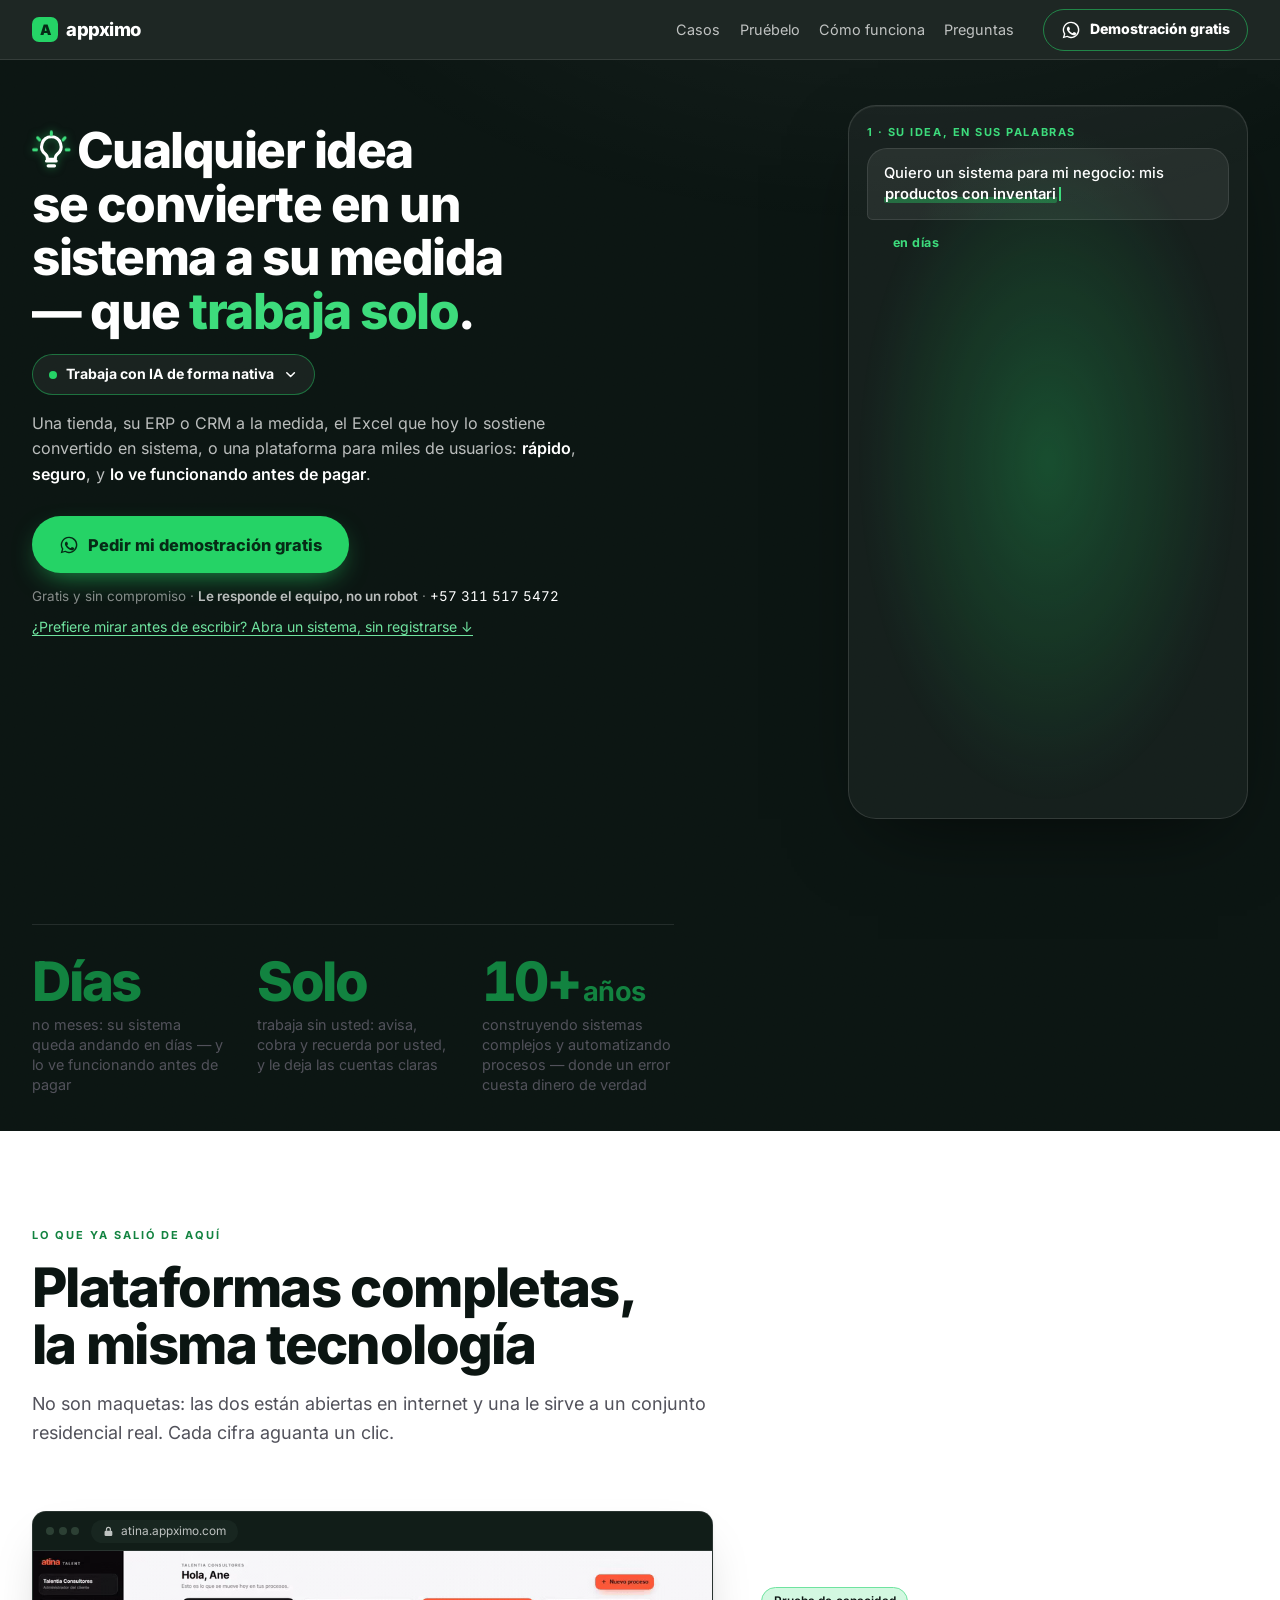
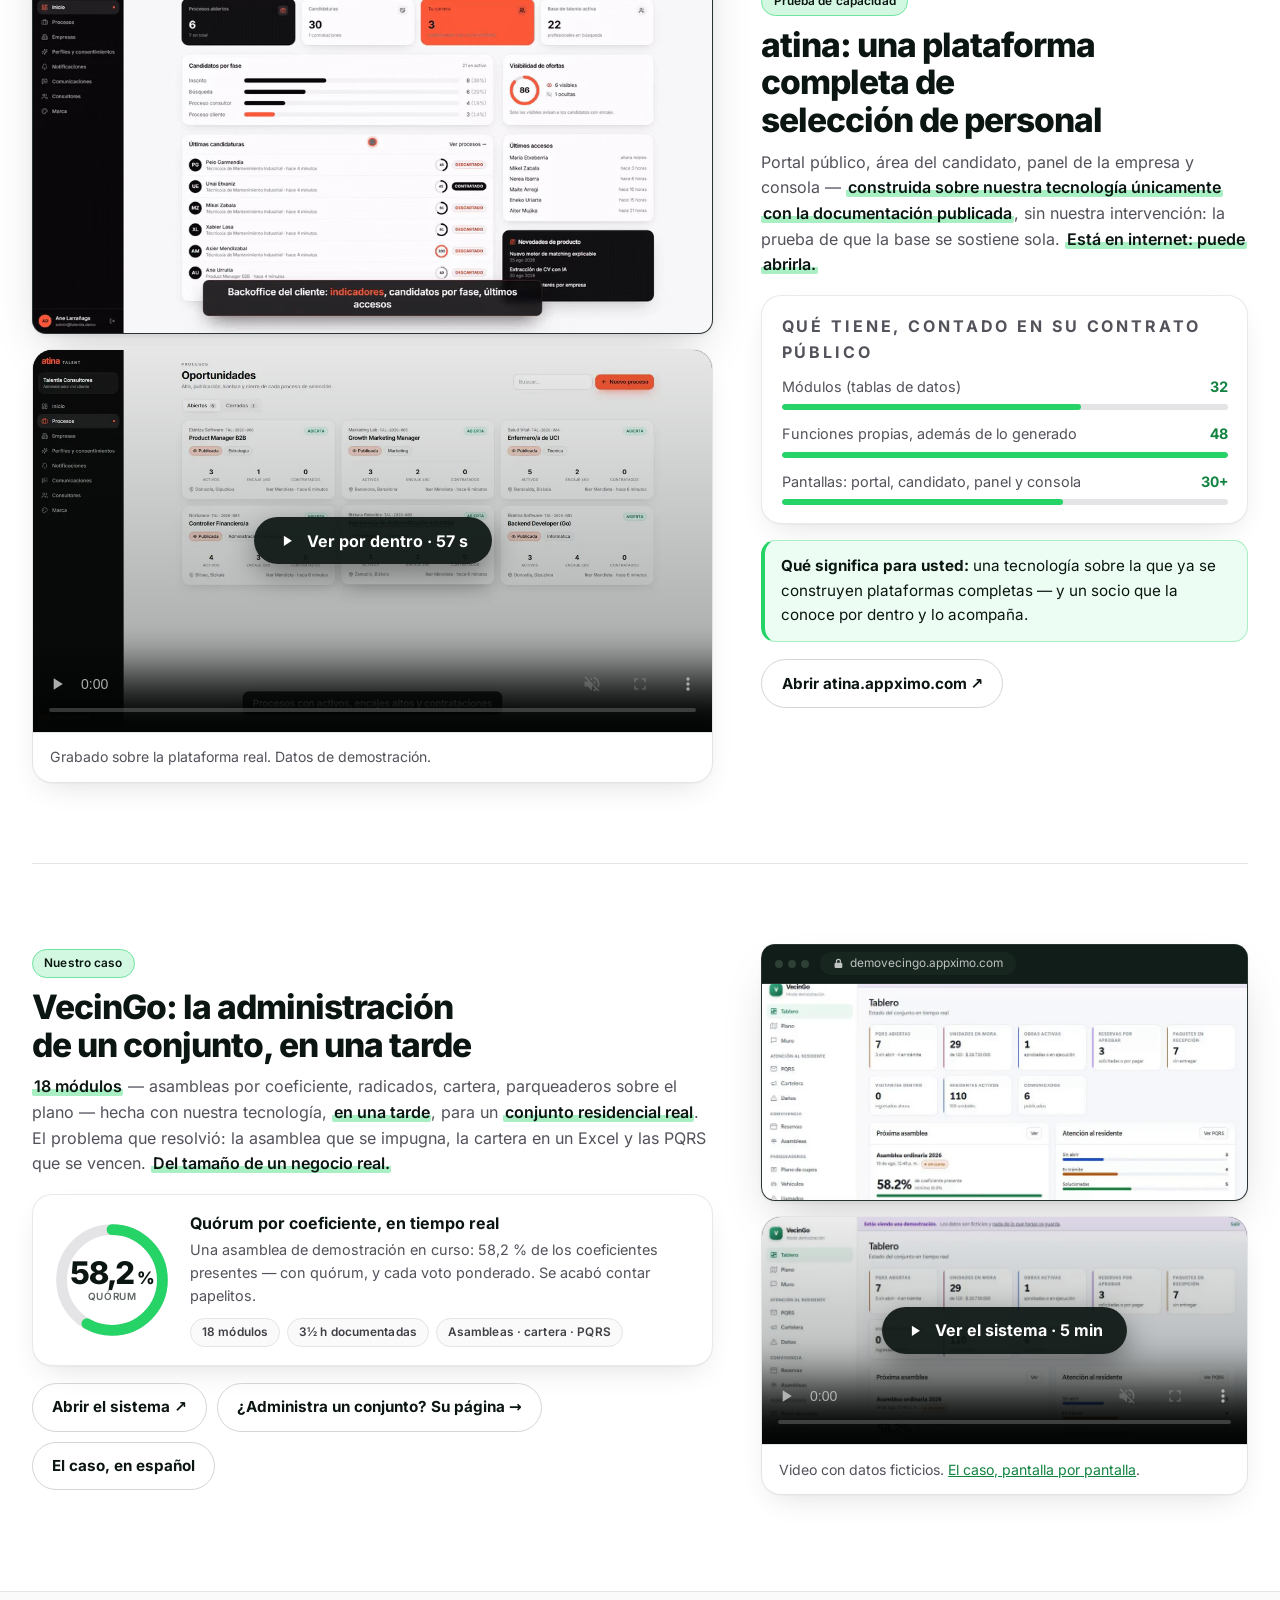
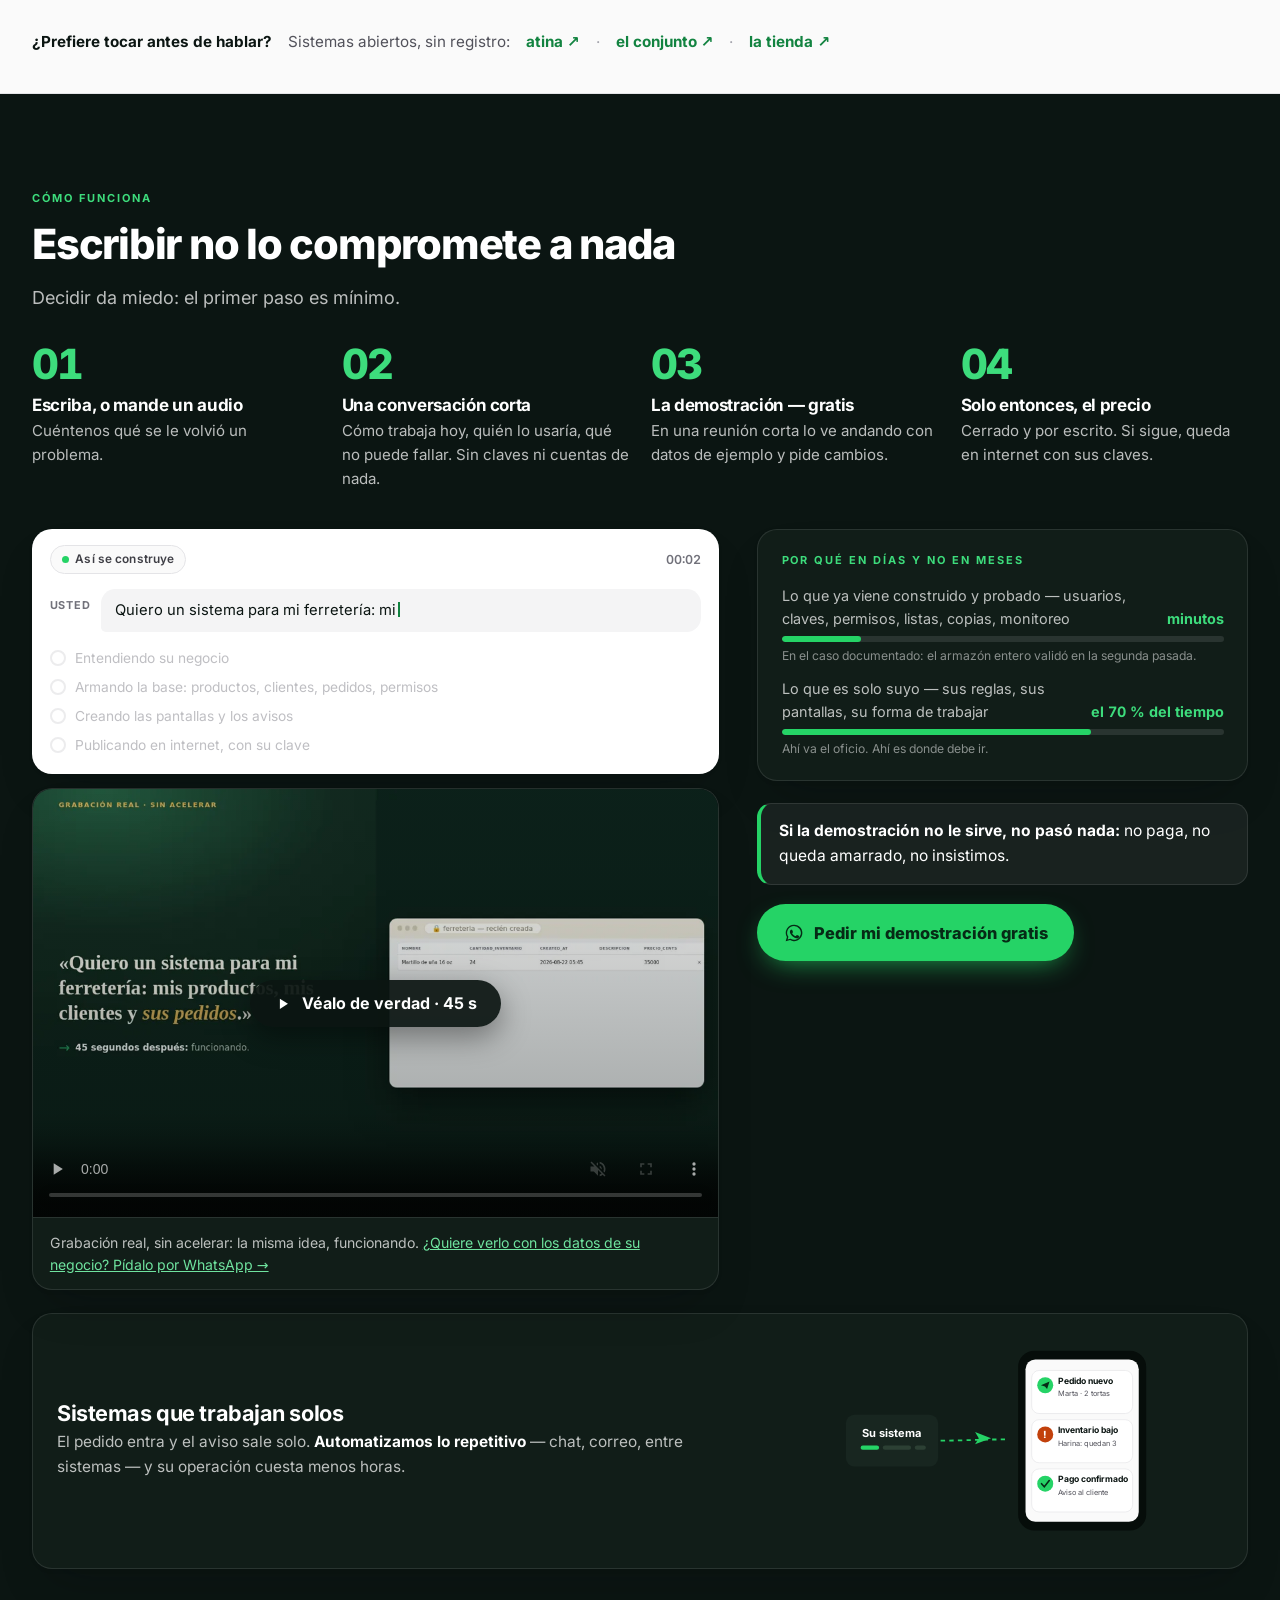
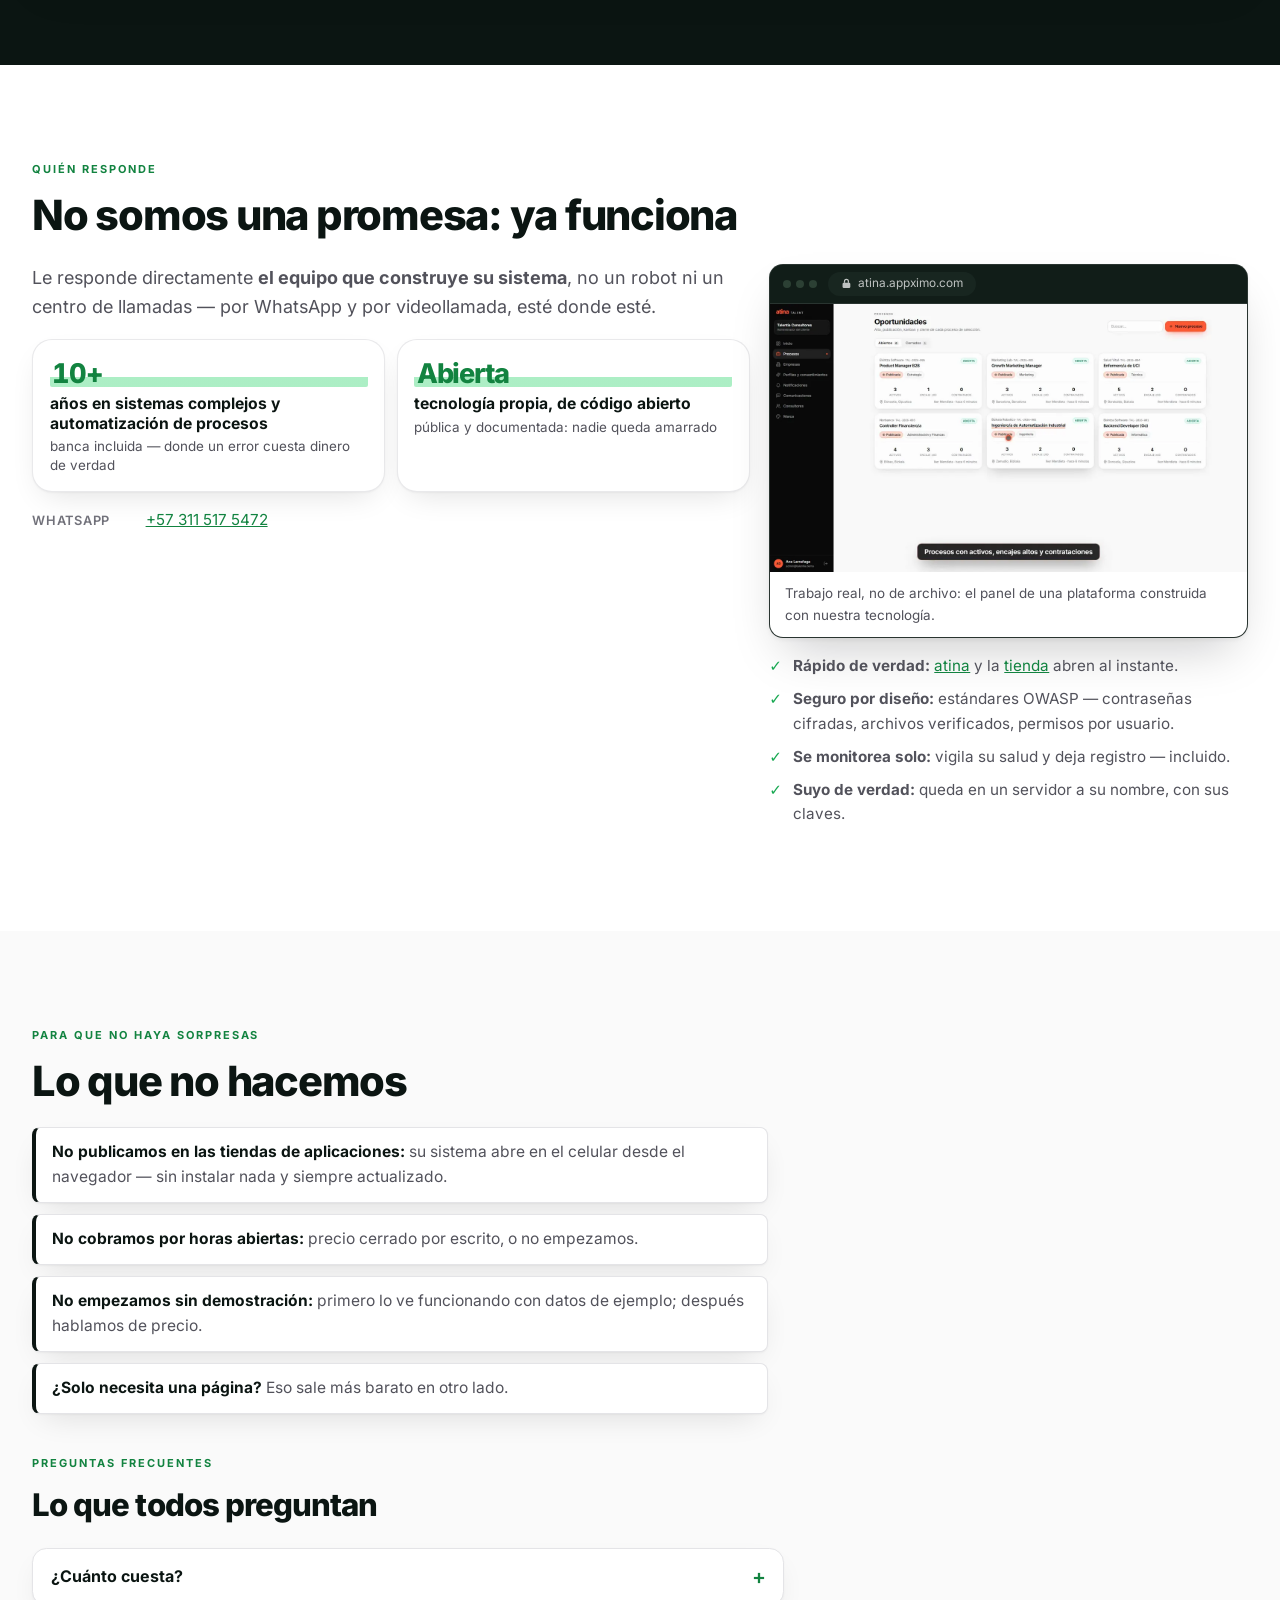
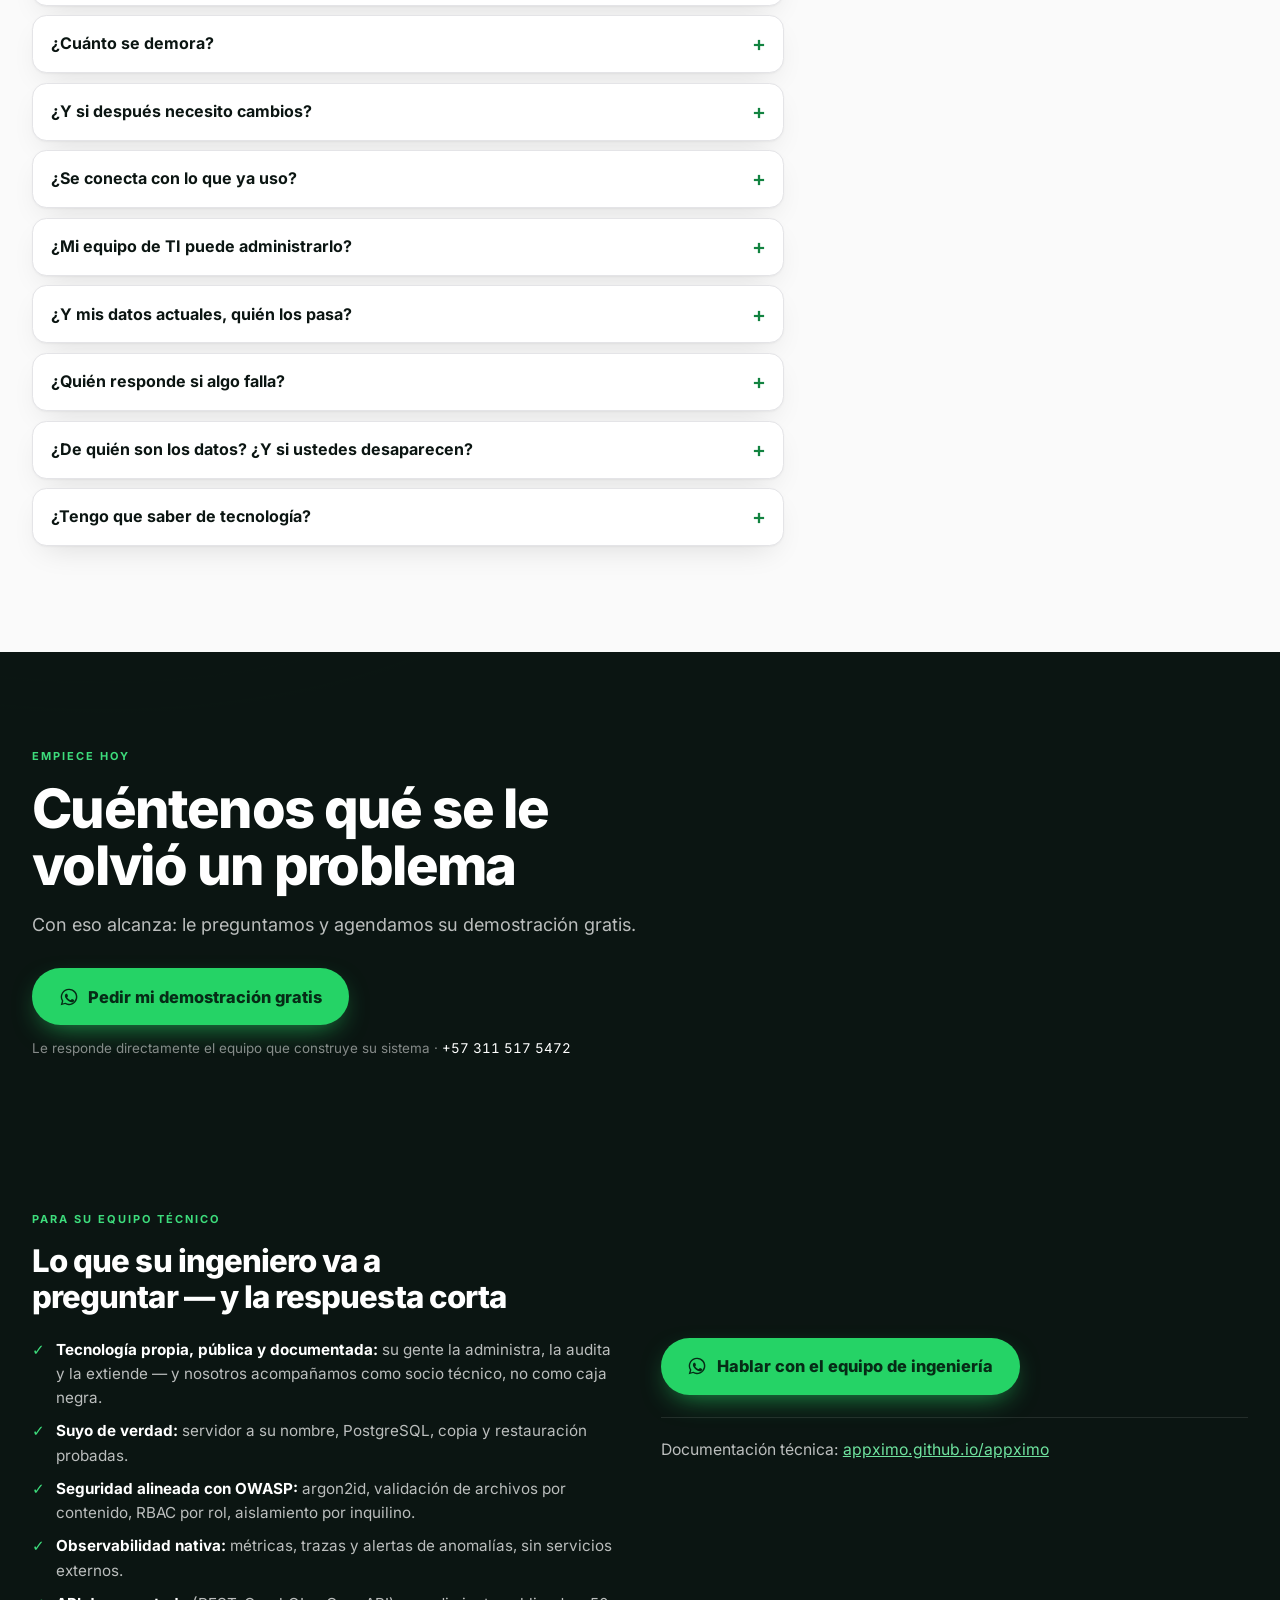
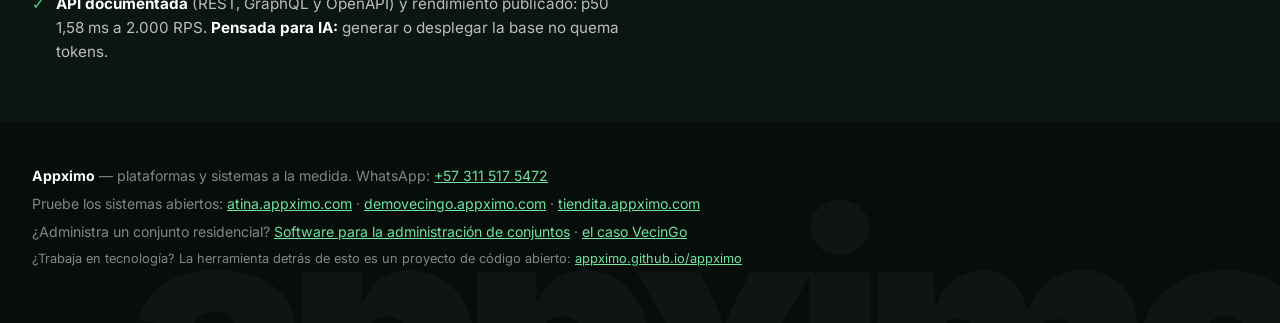
==== commit c678ac99: "feat(hero+cómo funciona): la narrativa de una pasada corre aunque el navegador pida reducir movimien" ====
--- a/index.html
+++ b/index.html
@@ -15,7 +15,7 @@
 <meta name="robots" content="index,follow,max-image-preview:large">
 <meta name="theme-color" content="#0b1512">
 <link rel="preload" href="assets/inter-latin-var.woff2" as="font" type="font/woff2" crossorigin>
-<link rel="stylesheet" href="assets/system.css?v=79b03f89">
+<link rel="stylesheet" href="assets/system.css?v=f416f9df">
 <link rel="icon" href="data:image/svg+xml,%3Csvg xmlns='http://www.w3.org/2000/svg' viewBox='0 0 64 64'%3E%3Crect width='64' height='64' rx='14' fill='%2325d366'/%3E%3Ctext x='32' y='45' font-family='Inter,Arial,sans-serif' font-size='38' font-weight='900' fill='%23062b16' text-anchor='middle'%3EA%3C/text%3E%3C/svg%3E">
 <script type="application/ld+json">{"@context":"https://schema.org","@type":"ProfessionalService","name":"Appximo","url":"https://appximo.com/","description":"Sistemas y plataformas a la medida para negocios: tienda, ERP, agenda, administración de conjuntos. Demostración gratis por WhatsApp.","telephone":"+57 311 517 5472","sameAs":["https://github.com/appximo/appximo","https://appximo.github.io/appximo/"],"contactPoint":{"@type":"ContactPoint","contactType":"sales","telephone":"+57 311 517 5472","availableLanguage":"es","url":"https://wa.me/573115175472"}}</script>
 <style>
@@ -104,7 +104,12 @@
   .k{font-weight:600;color:inherit;background:linear-gradient(180deg,transparent 64%,color-mix(in srgb,var(--color-brand) 38%,transparent) 64%);border-radius:2px;padding:0 .08em}
   .b-bubble .k{background:linear-gradient(180deg,transparent 64%,var(--color-brand-200) 64%)}
   .plat-tabs span{transition:background .35s var(--ease),color .35s var(--ease),padding .35s var(--ease)}
-  .plat-tabs span.lit{background:var(--color-brand-100);color:var(--color-brand-ink);border-radius:999px;padding:.1rem .5rem}
+  .plat-tabs span.lit{background:var(--color-brand-100);color:var(--color-brand-ink);border-radius:999px;padding:.1rem .5rem;box-shadow:0 0 0 3px color-mix(in srgb,var(--color-brand) 25%,transparent)}
+  .fly{position:fixed;z-index:80;pointer-events:none;font-weight:700;font-size:.8rem;color:var(--color-on-brand);background:var(--color-brand);border-radius:999px;padding:.2rem .6rem;box-shadow:0 0 0 4px color-mix(in srgb,var(--color-brand) 30%,transparent),0 10px 30px -8px color-mix(in srgb,var(--color-brand) 80%,transparent);white-space:nowrap;will-change:transform,opacity}
+  .fly-trail{position:fixed;z-index:79;pointer-events:none;width:.55rem;height:.55rem;border-radius:50%;background:var(--color-brand-300);opacity:.9;will-change:transform,opacity}
+  html.js .plat.assemble .plat-tabs{animation:coIn .5s var(--ease) both}
+  html.js .plat.assemble .plat-kpis{animation:coIn .5s var(--ease) .15s both}
+  html.js .plat.assemble .co-order{animation:coIn .5s var(--ease) .3s both}
   .ia{margin:1rem 0 0;max-width:34rem}
   .ia summary{list-style:none;display:inline-flex;align-items:center;gap:.55rem;cursor:pointer;font-size:.88rem;font-weight:700;color:#fff;background:rgba(255,255,255,.06);border:1px solid color-mix(in srgb,var(--color-brand) 45%,transparent);border-radius:999px;padding:.5rem 1rem;transition:border-color .18s}
   .ia summary::-webkit-details-marker{display:none}
@@ -331,8 +336,6 @@
 </div></nav>
 
 <header class="hero grain">
-  <div class="hero-tex" aria-hidden="true"></div>
-  <video class="hero-vid" id="hero-vid" muted loop playsinline preload="none" aria-hidden="true" tabindex="-1" data-webm="assets/atina-kanban.webm" data-mp4="assets/atina-kanban.mp4"></video>
   <div class="hero-veil" aria-hidden="true"></div>
   <div class="container-x">
     <div class="hero-layout">
@@ -567,12 +570,9 @@
       <p>Lo que sí es fijo: <strong>la demostración es gratis</strong>, y antes de empezar usted recibe <strong>un precio cerrado, por escrito</strong>. Sin cobros por horas que nadie controla.</p>
       <p>¿Prefiere un rango antes de cualquier reunión? Pregúntelo por WhatsApp y se lo damos el mismo día.</p>
       <p><a href="https://wa.me/573115175472?text=Hola%2C%20quiero%20saber%20un%20rango%20de%20precio%20para%20mi%20caso%20antes%20de%20una%20reuni%C3%B3n.%20%28appximo.com%20%C2%B7%20precio%29">Pregunte su rango por WhatsApp →</a></p></div></details>
-    <details><summary>¿Sirve para la factura electrónica y la DIAN?</summary><div class="a">
-      <p>En Colombia la factura electrónica se emite a través de un proveedor autorizado por la DIAN — así lo hacen todos los programas serios, y su sistema se construye para trabajar con el suyo.</p>
-      <p>Y las cuentas quedan claras desde el primer día: cada venta con su IVA calculado y a la vista — <a href="https://tiendita.appximo.com" rel="noopener" target="_blank">compruébelo en la tienda de demostración</a>. Que la DIAN deje de ser un susto de fin de mes: de eso se trata.</p></div></details>
     <details><summary>¿Cuánto se demora?</summary><div class="a"><p>La demostración: una reunión de menos de una hora. El sistema andando en internet: <strong>días</strong> en la mayoría de los casos. Un proceso grande, con varias partes, puede tomar algunas semanas. Lo que no va a escuchar de nosotros es «vuelva en seis meses».</p></div></details>
-    <details><summary>¿Y si después necesito cambios?</summary><div class="a"><p>Los va a necesitar — los negocios cambian. Agregar un campo, una regla o una pantalla es trabajo de poco tiempo, no un proyecto nuevo. Se piden por WhatsApp y se cotizan igual: precio cerrado antes de hacerlos.</p></div></details>
-    <details><summary>¿Se conecta con lo que ya uso?</summary><div class="a"><p>Sí. Los sistemas que construimos se comunican con otras herramientas: avisos automáticos al chat (Telegram) o al correo, y conexión con otros programas cuando su proceso lo necesita. En la demostración le mostramos cómo aplicaría a su caso. Y los informes le salen para su contador cuando los necesite.</p></div></details>
+    <details><summary>¿Y si después necesito cambios?</summary><div class="a"><p>Los va a necesitar — los negocios cambian, y por eso no entregamos y desaparecemos: <strong>somos su socio técnico</strong>. Lo acompañamos en cada cambio, cada mejora y cada proceso nuevo: usted lo pide por el mismo WhatsApp, lo cotizamos con precio cerrado y queda andando sin parar lo que ya funciona.</p></div></details>
+    <details><summary>¿Se conecta con lo que ya uso?</summary><div class="a"><p>Sí. Los sistemas que construimos se comunican con otras herramientas: avisos automáticos al chat (Telegram) o al correo, y conexión con otros programas cuando su proceso lo necesita. En la demostración le mostramos cómo aplicaría a su caso.</p></div></details>
     <details><summary>¿Mi equipo de TI puede administrarlo?</summary><div class="a"><p>Sí — y es un plus grande: paneles de administración, editor visual, API documentada (REST, GraphQL y OpenAPI) y tecnología de código abierto. Además está pensada para IA: generar o desplegar la base no quema tokens — el motor la trae y la IA solo describe el negocio. Su gente lo opera, lo audita y lo extiende; nosotros acompañamos lo que haga falta.</p></div></details>
     <details><summary>¿Y mis datos actuales, quién los pasa?</summary><div class="a"><p>Nosotros. Su Excel o su cuaderno se cargan al arrancar, y usted revisa todo antes de salir en vivo. Eso va dentro del precio cerrado — no es un cobro sorpresa.</p></div></details>
     <details><summary>¿Quién responde si algo falla?</summary><div class="a"><p>El mismo WhatsApp por el que llegó: le contesta el equipo que construyó su sistema, no un centro de llamadas. Además el sistema se monitorea solo — deja registro de qué pasó y cuándo —, y su información tiene copia de seguridad: un daño se arregla sin perder lo trabajado.</p></div></details>
@@ -621,6 +621,6 @@
 
 <div class="mobile-cta"><a class="btn btn-wa" href="https://wa.me/573115175472?text=Hola%2C%20quiero%20una%20demostraci%C3%B3n%20gratis%20para%20mi%20negocio.%20Los%20vi%20en%20appximo.com%20%28celular%29."><svg viewBox="0 0 24 24" fill="currentColor" aria-hidden="true"><path d="M12.04 2a9.9 9.9 0 0 0-8.53 14.9L2 22l5.25-1.47A9.9 9.9 0 1 0 12.04 2Zm0 1.67a8.22 8.22 0 1 1-4.2 15.3l-.3-.18-3.12.87.84-3.04-.2-.31a8.22 8.22 0 0 1 6.98-12.64Zm-3.3 4.42c-.18 0-.47.07-.72.34-.25.27-.95.93-.95 2.27 0 1.34.97 2.63 1.11 2.81.13.18 1.87 3 4.63 4.08 2.3.9 2.77.72 3.27.68.5-.05 1.62-.66 1.85-1.3.23-.65.23-1.2.16-1.31-.07-.11-.25-.18-.52-.32-.27-.13-1.62-.8-1.87-.9-.25-.09-.43-.13-.61.14-.18.27-.7.9-.86 1.08-.16.18-.32.2-.59.07-.27-.14-1.15-.42-2.19-1.35-.81-.72-1.35-1.61-1.51-1.88-.16-.27-.02-.42.12-.55.12-.12.27-.32.4-.48.14-.16.18-.27.27-.45.09-.18.05-.34-.02-.48-.07-.14-.6-1.46-.83-2-.2-.46-.4-.44-.61-.45h-.53Z"/></svg>Pedir mi demostración gratis</a></div>
 <script>document.documentElement.classList.add('js');</script>
-<script src="assets/system.js?v=24a42bb8" defer></script>
+<script src="assets/system.js?v=3c4461c2" defer></script>
 </body>
 </html>
--- a/assets/system.css
+++ b/assets/system.css
@@ -156,10 +156,6 @@
 .nav-links a:hover{color:#fff}
 @media(max-width:860px){.nav-links{display:none}}
 .hero{position:relative;overflow:hidden;background:var(--color-ink);color:#fff;padding:clamp(1.6rem,3.5vw,3rem) 0 0}
-.hero-tex{position:absolute;inset:0;background:url("poster-atina.webp") center 20%/cover no-repeat;opacity:.34;filter:saturate(.55);pointer-events:none}
-.hero-vid{display:none;position:absolute;inset:0;width:100%;height:100%;object-fit:cover;object-position:center 20%;opacity:0;filter:saturate(.55);pointer-events:none;transition:opacity 1.2s var(--ease)}
-.hero-vid.is-ready{display:block}
-.hero-vid.is-on{opacity:.26}
 .hero-grid-bg{position:absolute;inset:0;display:grid;grid-template-columns:1fr;grid-template-rows:repeat(3,1fr);gap:2px;pointer-events:none}
 .hero-grid-bg>div:nth-child(4){display:none}
 .hero-grid-bg>div{position:relative;overflow:hidden}
@@ -167,7 +163,7 @@
 .hero-grid-bg>div::after{content:"";position:absolute;inset:0;background:color-mix(in srgb,var(--color-ink) 35%,transparent)}
 .hero-grid-bg>div:nth-child(2n)::after{background:color-mix(in srgb,var(--color-brand-800) 45%,transparent);mix-blend-mode:multiply}
 @media(min-width:900px){.hero-grid-bg{grid-template-columns:repeat(2,1fr);grid-template-rows:repeat(2,1fr)}.hero-grid-bg>div:nth-child(4){display:block}}
-.hero-veil{position:absolute;inset:0;background:radial-gradient(60rem 30rem at 85% 20%,color-mix(in srgb,var(--color-brand-800) 30%,transparent) 0%,transparent 60%),linear-gradient(180deg,color-mix(in srgb,var(--color-ink) 70%,transparent) 0%,color-mix(in srgb,var(--color-ink) 82%,transparent) 55%,var(--color-ink) 100%);pointer-events:none}
+.hero-veil{position:absolute;inset:0;background:radial-gradient(70rem 40rem at 70% -20%,rgba(255,255,255,.06) 0%,transparent 60%);pointer-events:none}
 .hero .container-x{position:relative;z-index:2}
 .hero-copy{max-width:44rem;padding-top:0}
 .hero-layout{display:grid;gap:2.2rem;align-items:center}
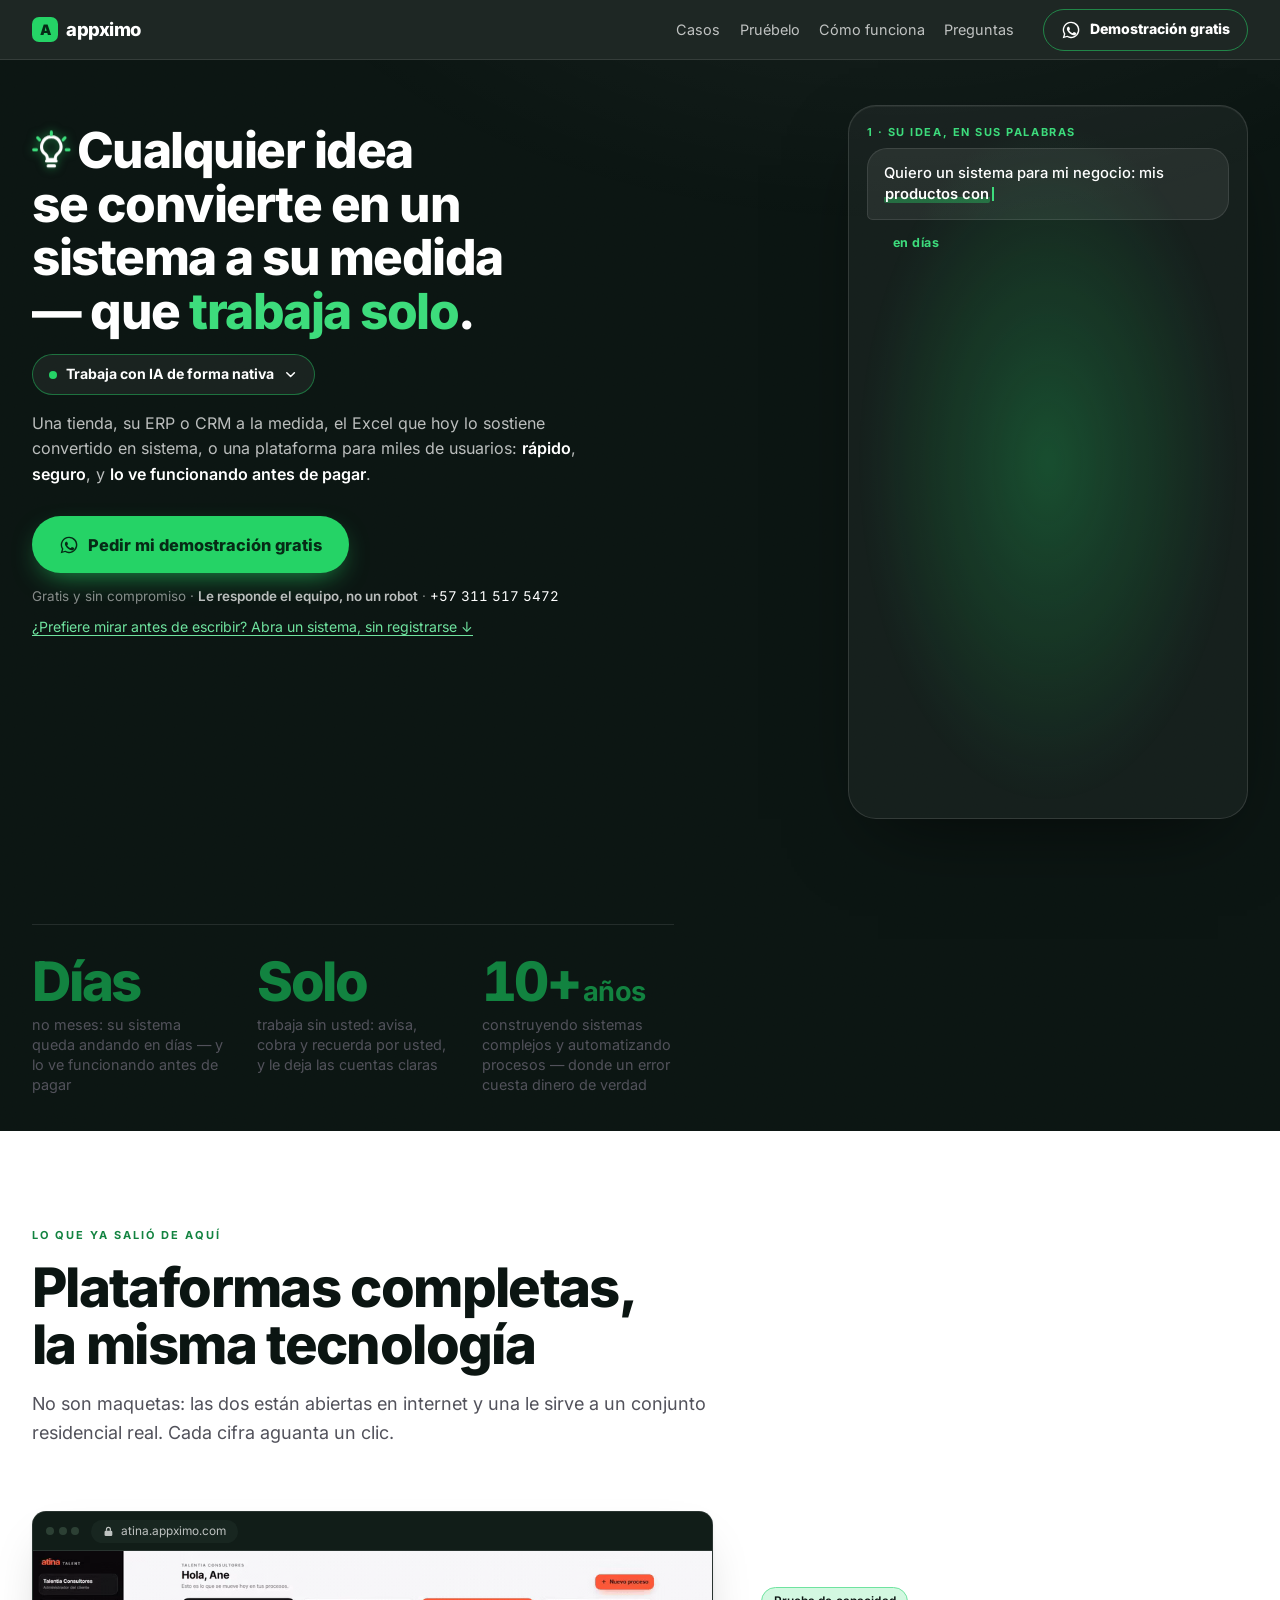
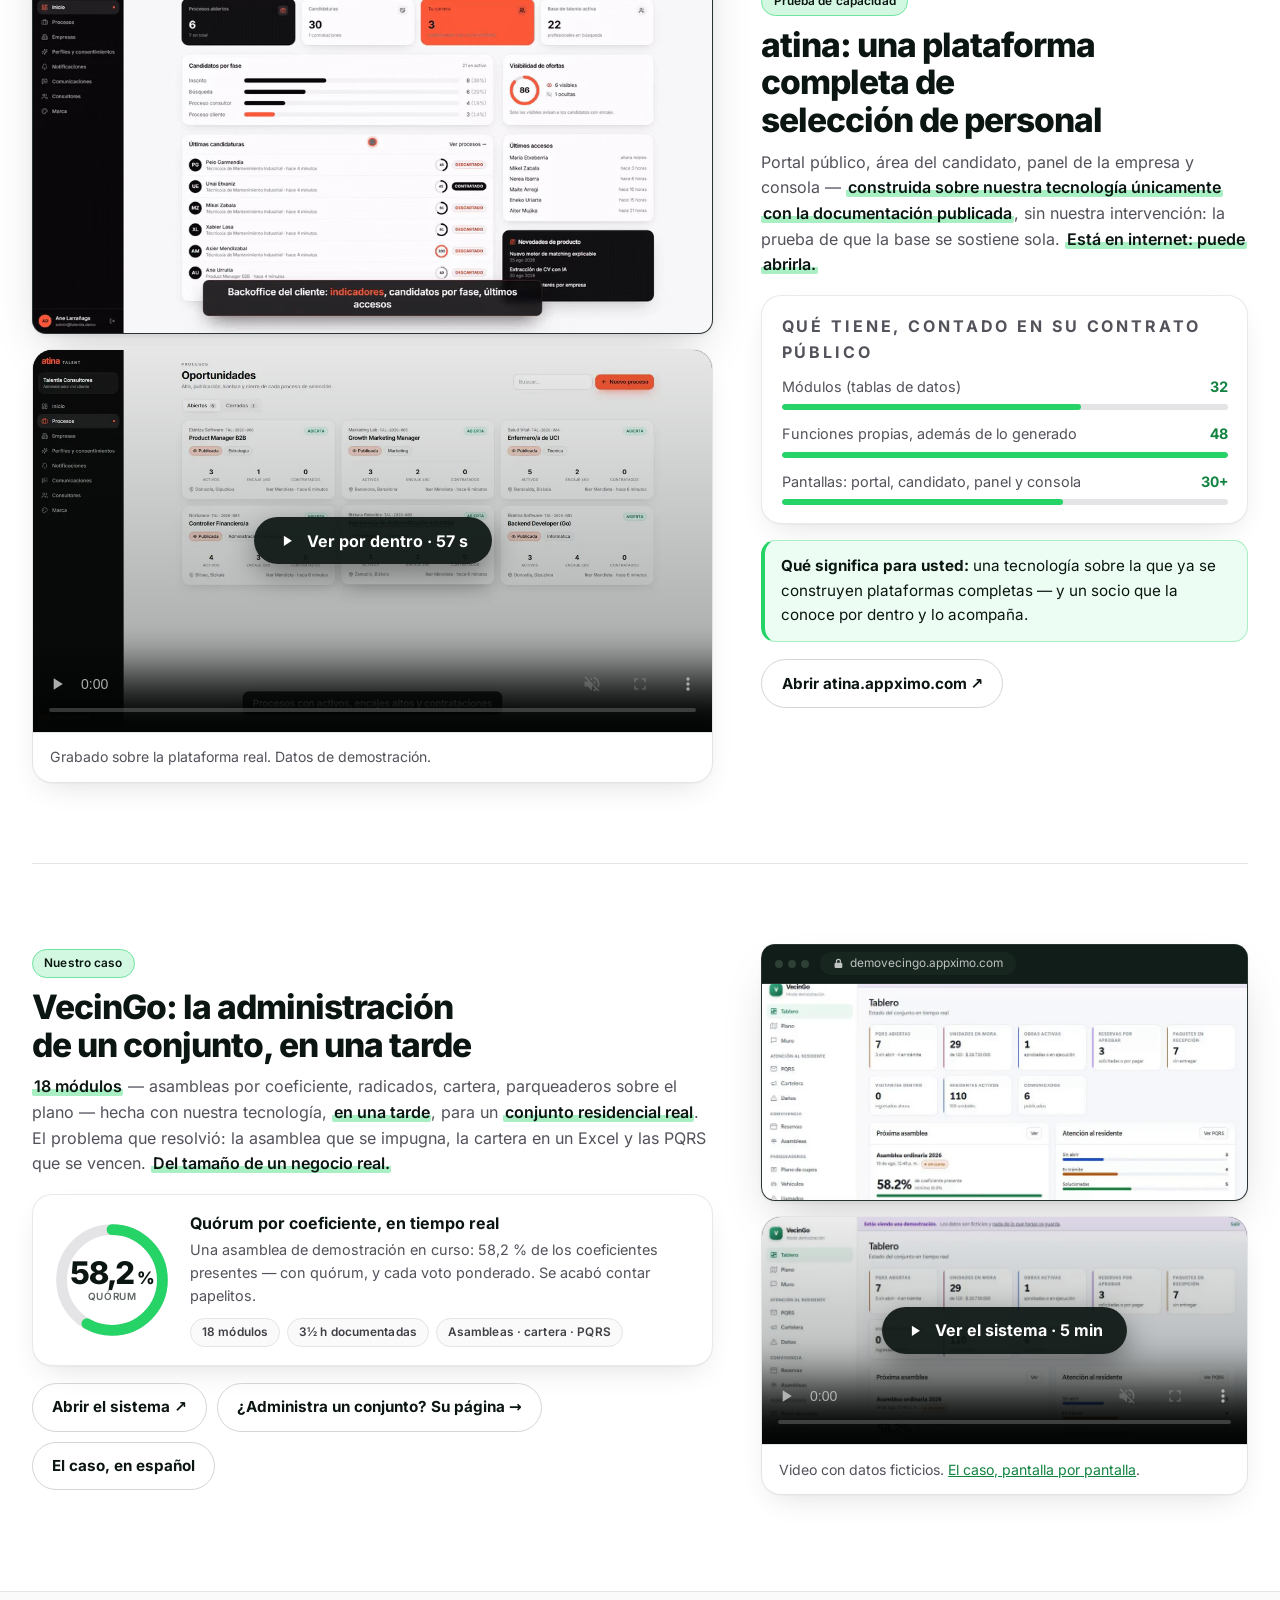
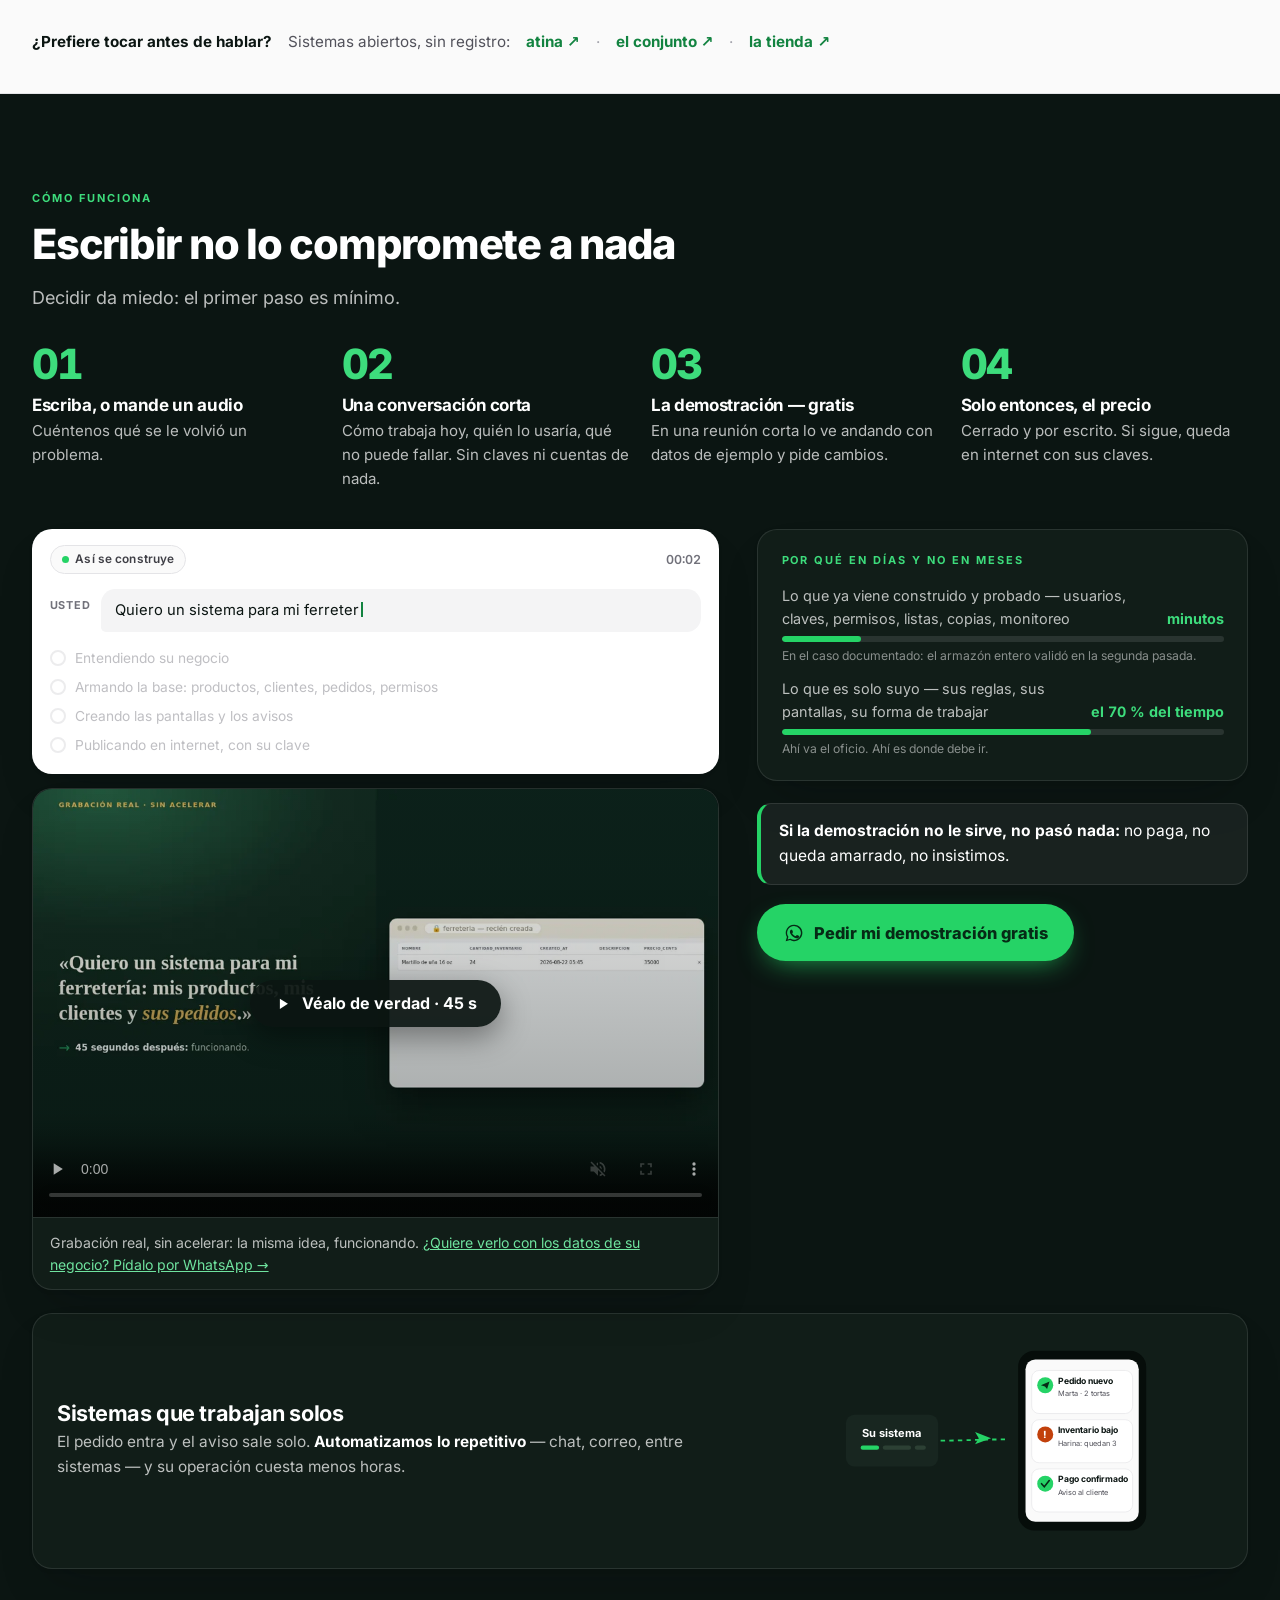
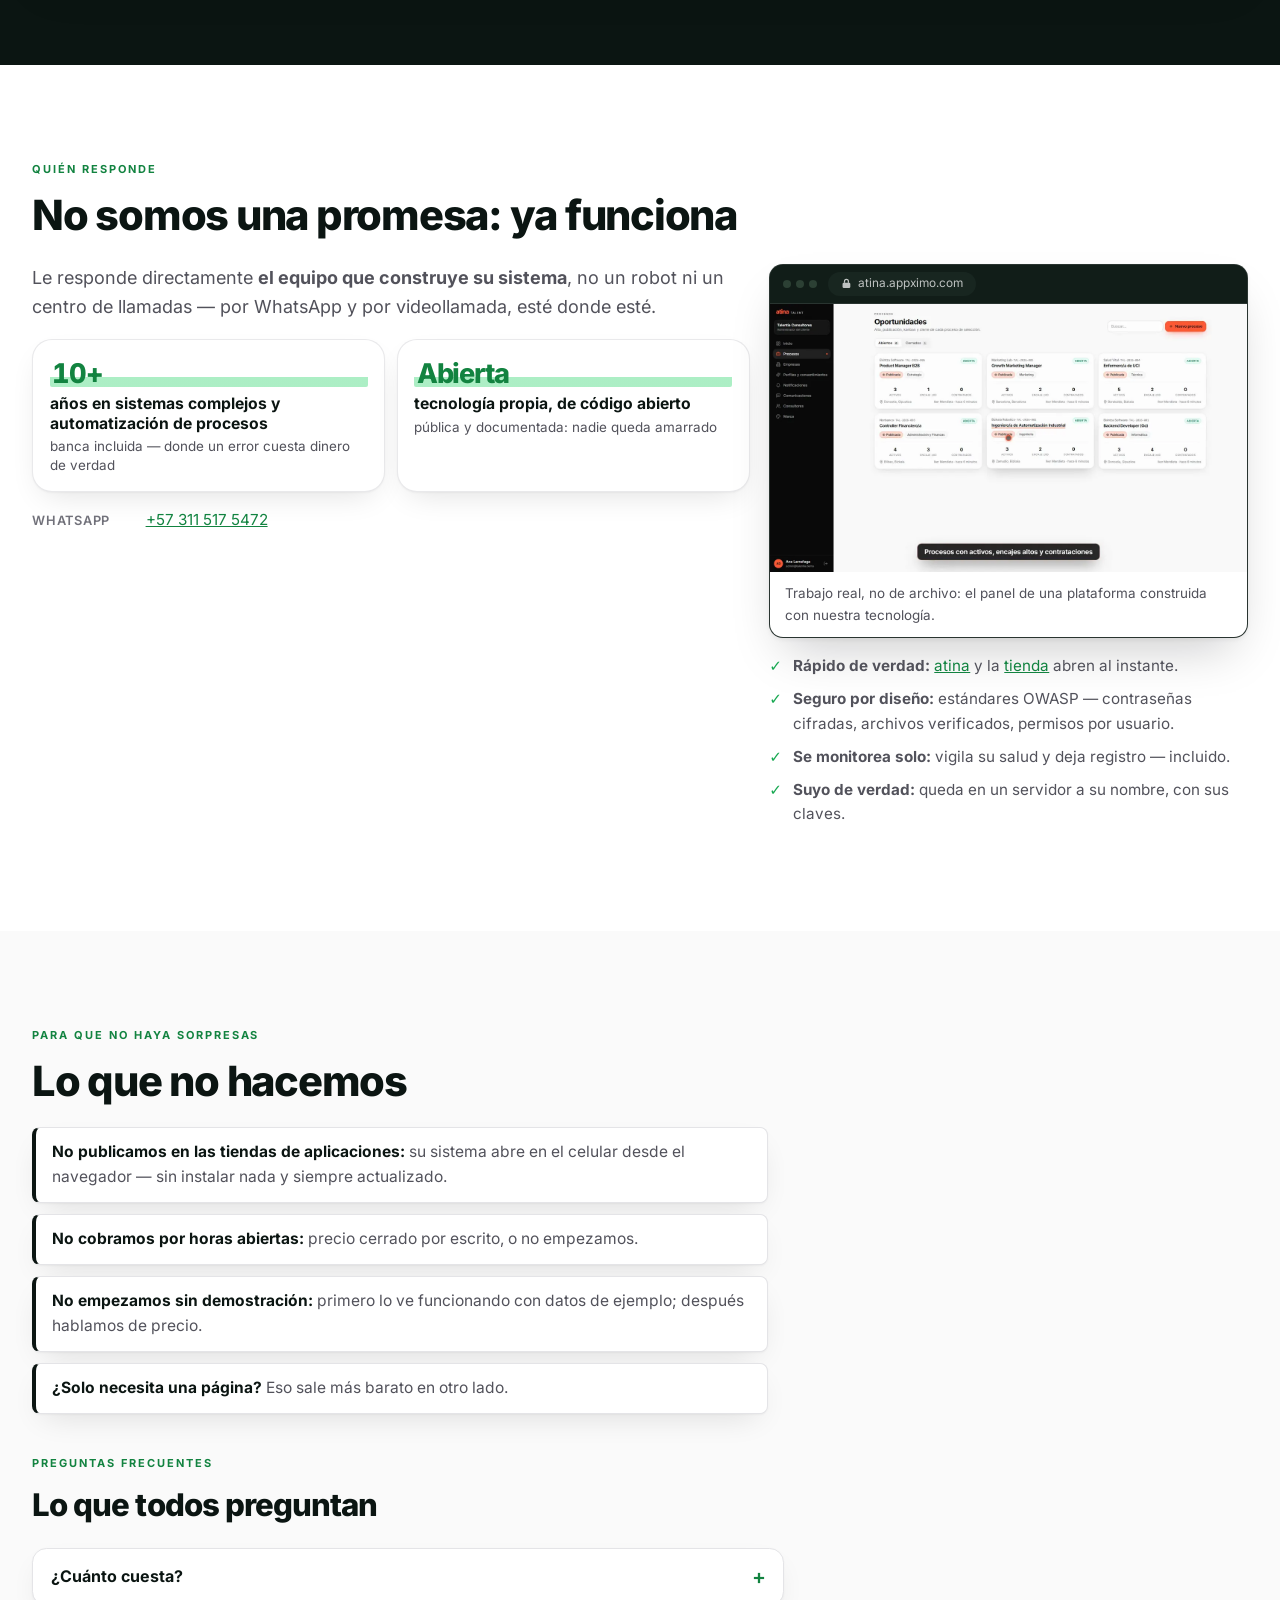
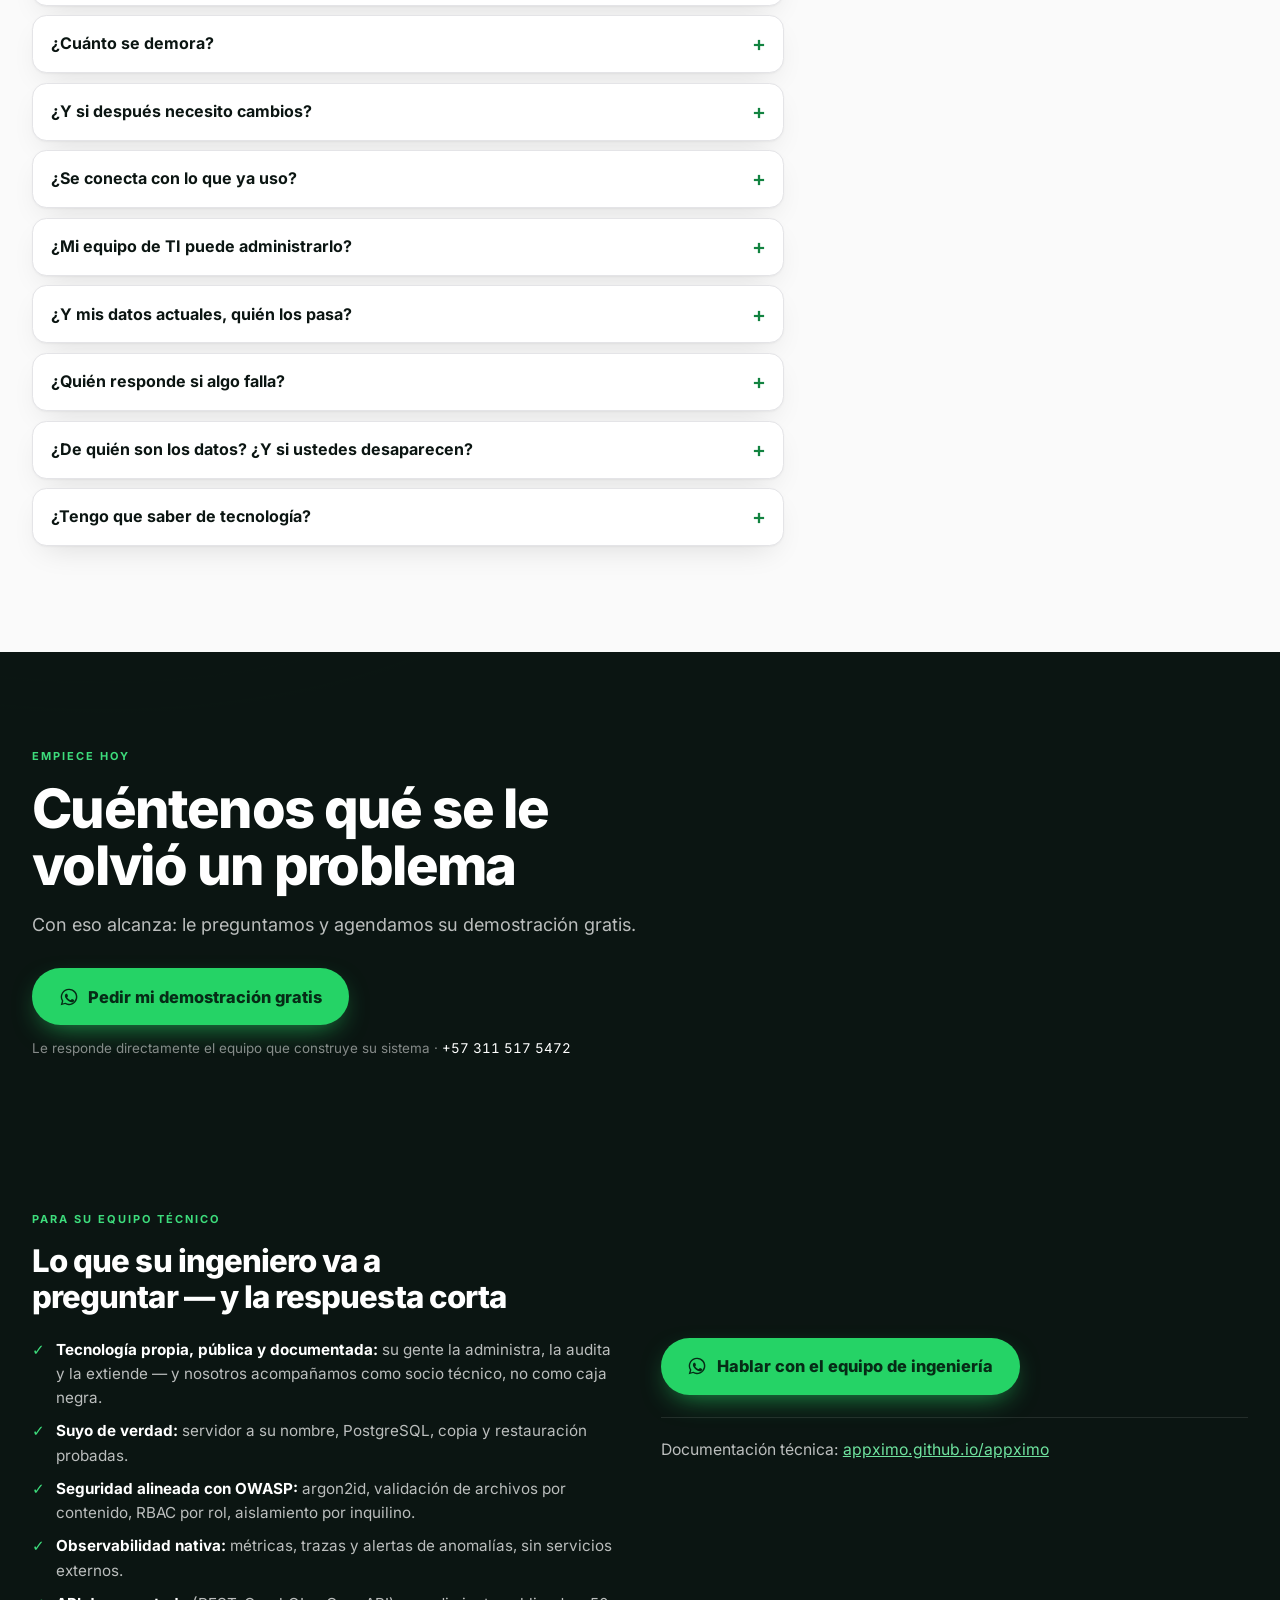
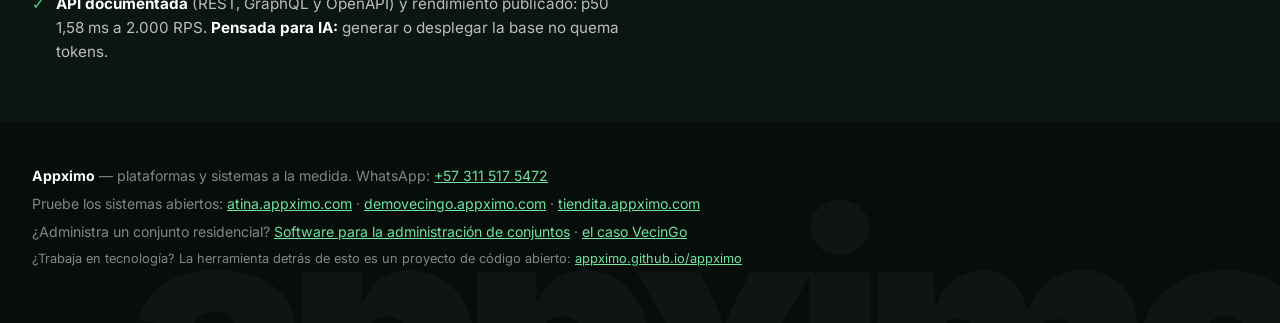
==== commit adbc743a: "feat(hero): el bombillo se anima siempre — trazo, destello y rayos, una pasada" ====
--- a/index.html
+++ b/index.html
@@ -92,14 +92,18 @@
   .bulb{display:inline-block;width:.78em;height:.78em;vertical-align:-.06em;margin-right:.12em;overflow:visible}
   .bulb path{fill:none;stroke:currentColor;stroke-width:1.9;stroke-linecap:round;stroke-linejoin:round}
   .bulb .bulb-ray{stroke:var(--color-brand-400)}
-  @media (prefers-reduced-motion:no-preference){
-    @keyframes bulbDraw{from{stroke-dashoffset:60}to{stroke-dashoffset:0}}
-    @keyframes bulbOn{0%{opacity:0;transform:scale(.6)}60%{opacity:1;transform:scale(1.15)}100%{opacity:1;transform:scale(1)}}
-    @keyframes bulbGlow{0%{filter:drop-shadow(0 0 0 transparent)}50%{filter:drop-shadow(0 0 10px color-mix(in srgb,var(--color-brand) 80%,transparent))}100%{filter:drop-shadow(0 0 4px color-mix(in srgb,var(--color-brand) 55%,transparent))}}
-    html.js .bulb .bulb-glass{stroke-dasharray:60;animation:bulbDraw 1.1s var(--ease) .3s both}
-    html.js .bulb .bulb-ray{transform-origin:center;transform-box:fill-box;animation:bulbOn .5s cubic-bezier(.34,1.56,.64,1) 1.3s both}
-    html.js .bulb{animation:bulbGlow 1.2s var(--ease) 1.3s both}
-  }
+  /* el bombillo se anima siempre (una pasada de 2 s: trazo → destello → rayos); no es un bucle */
+  @keyframes bulbDraw{from{stroke-dashoffset:60;opacity:.35}to{stroke-dashoffset:0;opacity:1}}
+  @keyframes bulbOn{0%{opacity:0;transform:scale(.4)}60%{opacity:1;transform:scale(1.25)}100%{opacity:1;transform:scale(1)}}
+  @keyframes bulbFlash{0%{opacity:0;transform:scale(.3)}40%{opacity:.9;transform:scale(1.6)}100%{opacity:0;transform:scale(2.4)}}
+  @keyframes bulbGlow{0%{filter:drop-shadow(0 0 0 transparent)}50%{filter:drop-shadow(0 0 14px color-mix(in srgb,var(--color-brand) 90%,transparent))}100%{filter:drop-shadow(0 0 5px color-mix(in srgb,var(--color-brand) 60%,transparent))}}
+  .bulb{position:relative}
+  .bulb::before{content:"";position:absolute;inset:0;border-radius:50%;background:radial-gradient(circle,color-mix(in srgb,var(--color-brand) 70%,transparent),transparent 65%);opacity:0;pointer-events:none}
+  html.js .bulb .bulb-glass{stroke-dasharray:60;animation:bulbDraw 1.1s var(--ease) .3s both}
+  html.js .bulb .bulb-ray{transform-origin:center;transform-box:fill-box;opacity:0;animation:bulbOn .55s cubic-bezier(.34,1.56,.64,1) 1.45s both}
+  html.js .bulb::before{animation:bulbFlash .9s ease-out 1.35s both}
+  html.js .bulb{animation:bulbGlow 1.3s var(--ease) 1.4s both}
+  html.js .bulb.lit .bulb-glass{stroke:var(--color-brand-300)}
   /* ── palabras clave: se resaltan al escribirse y encienden su pestaña ── */
   .k{font-weight:600;color:inherit;background:linear-gradient(180deg,transparent 64%,color-mix(in srgb,var(--color-brand) 38%,transparent) 64%);border-radius:2px;padding:0 .08em}
   .b-bubble .k{background:linear-gradient(180deg,transparent 64%,var(--color-brand-200) 64%)}
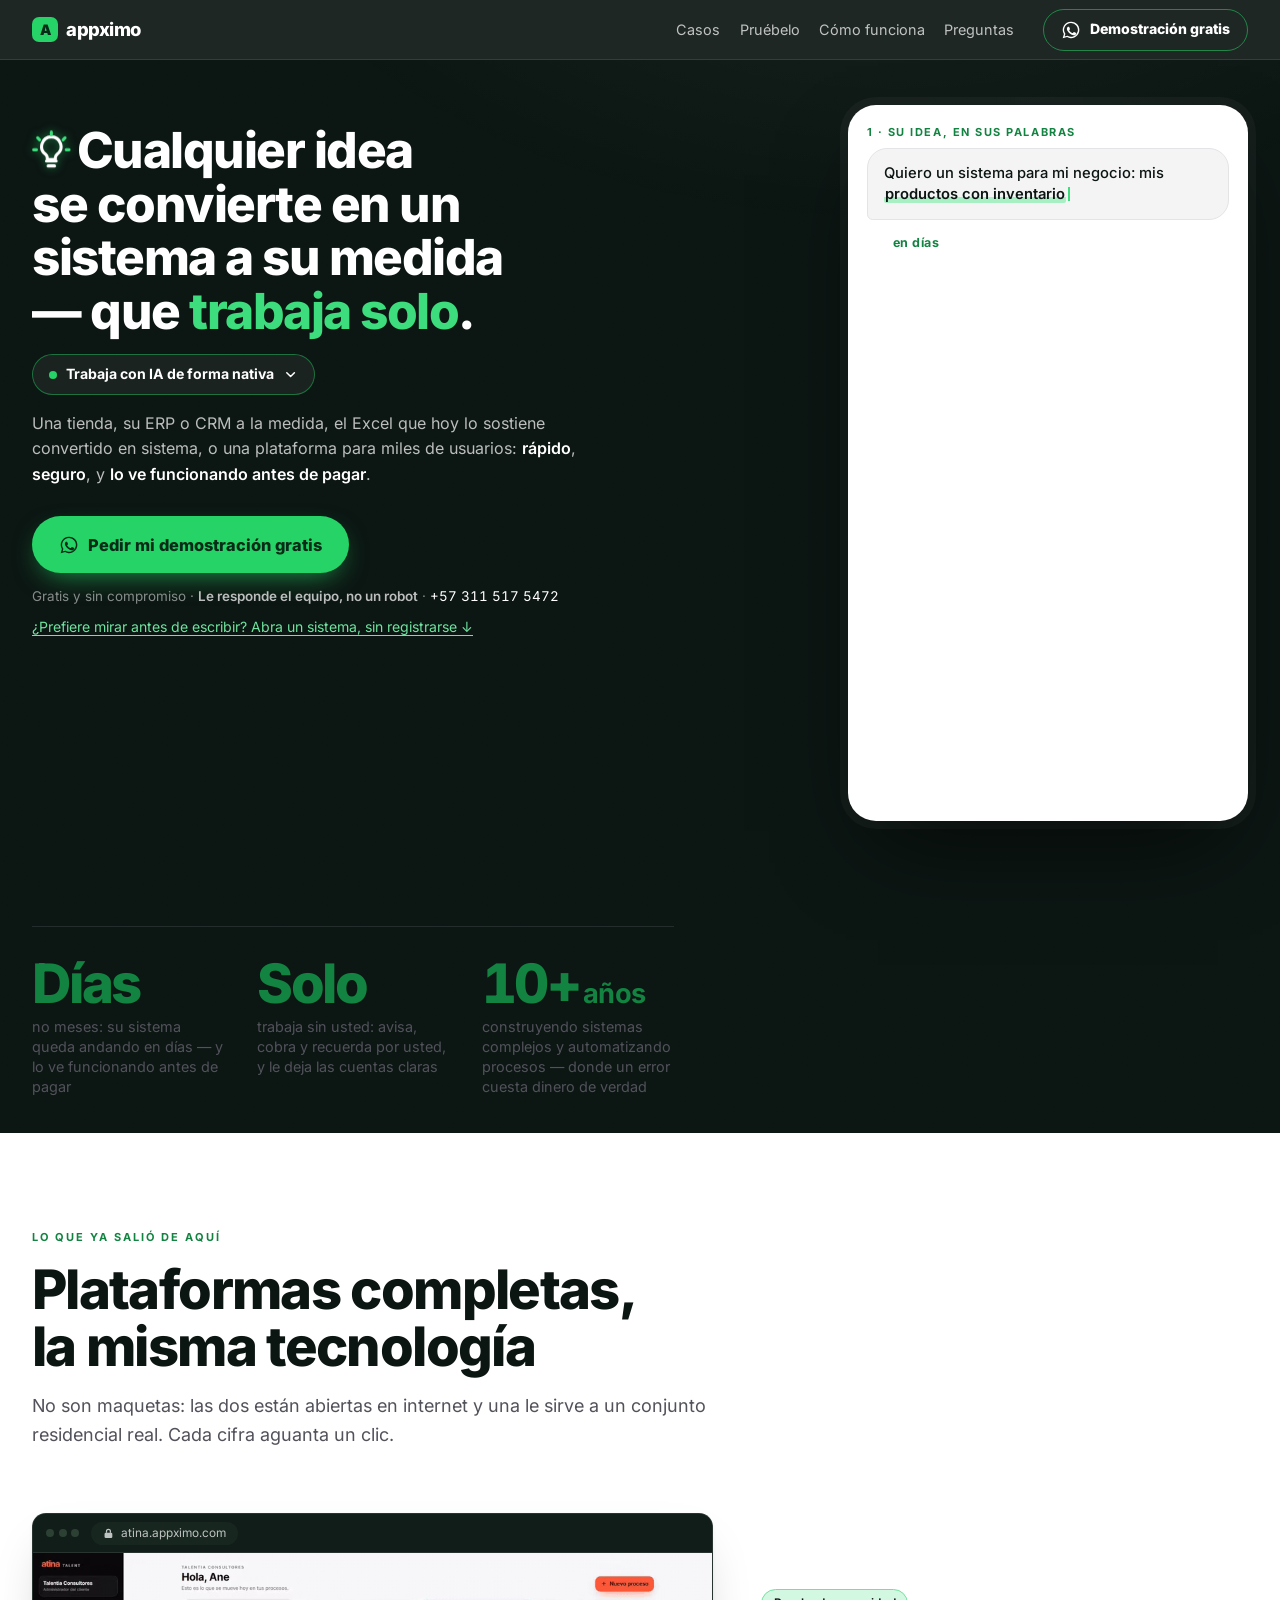
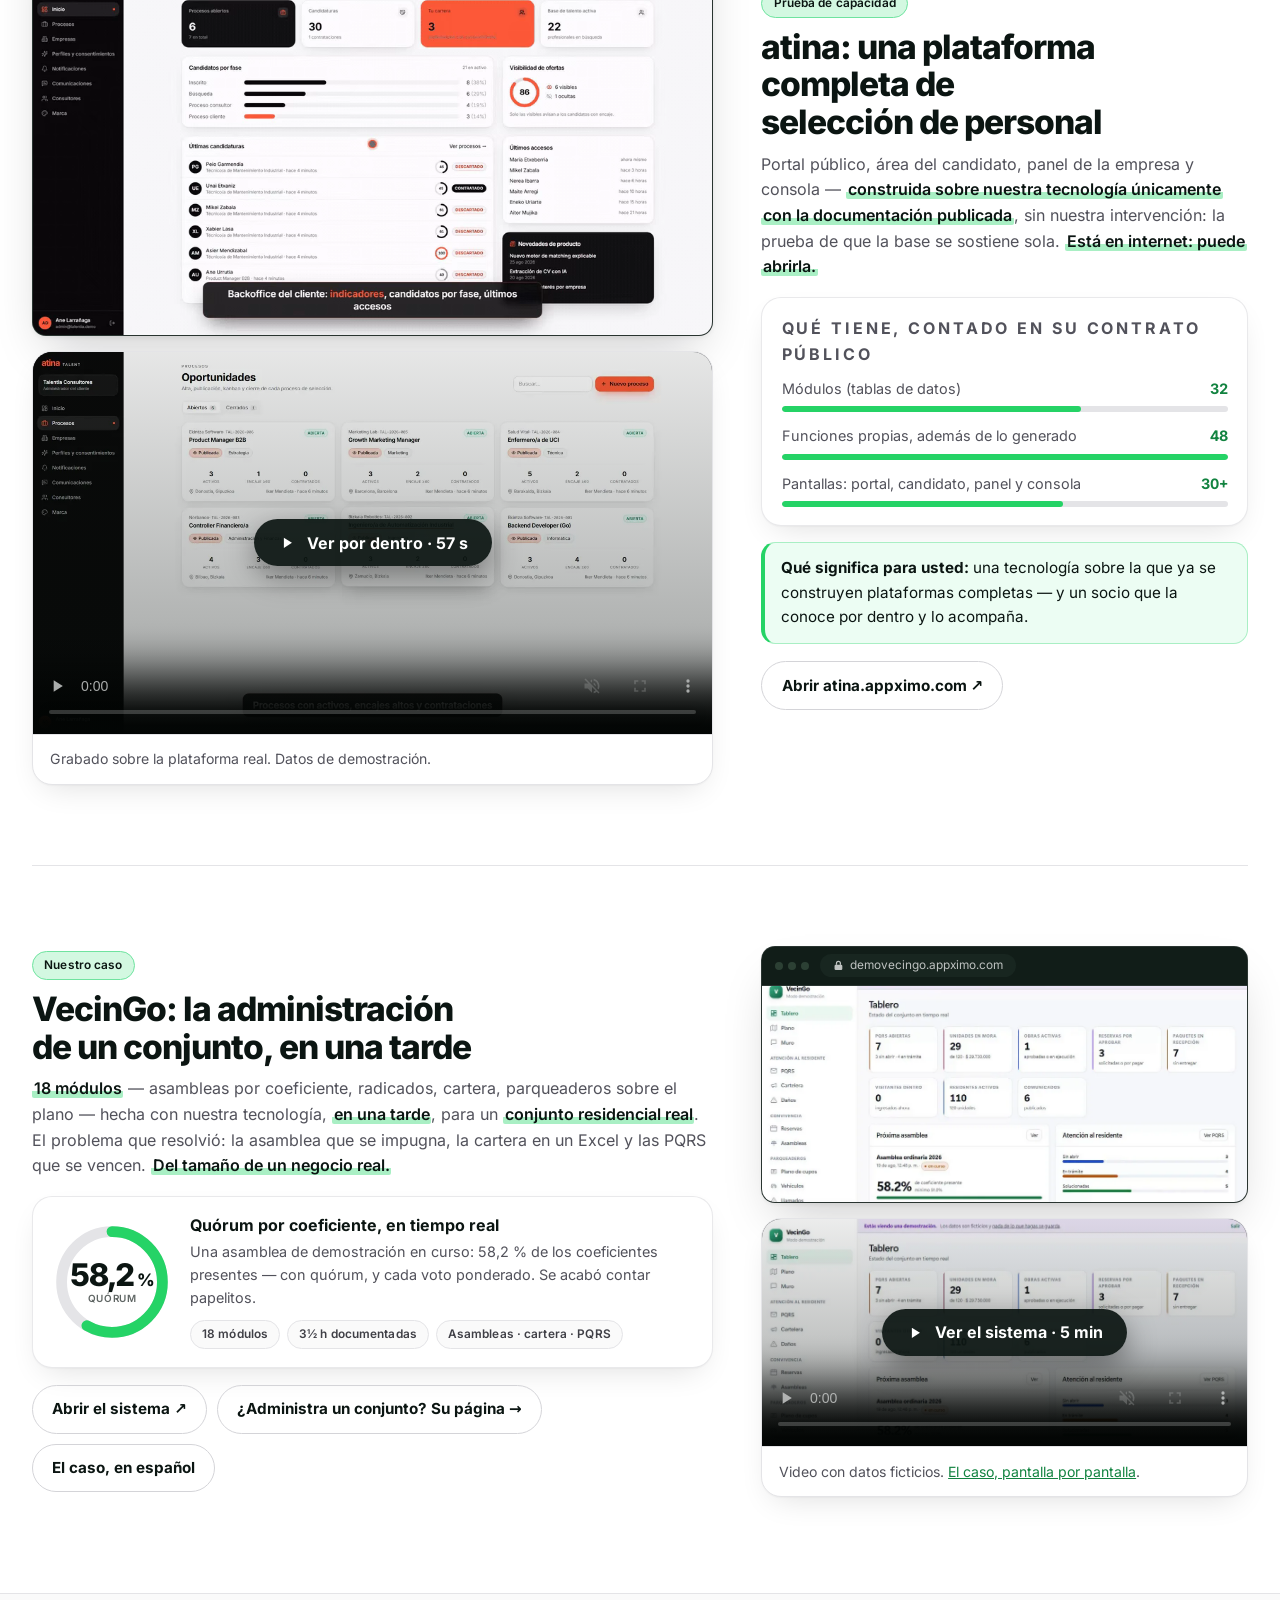
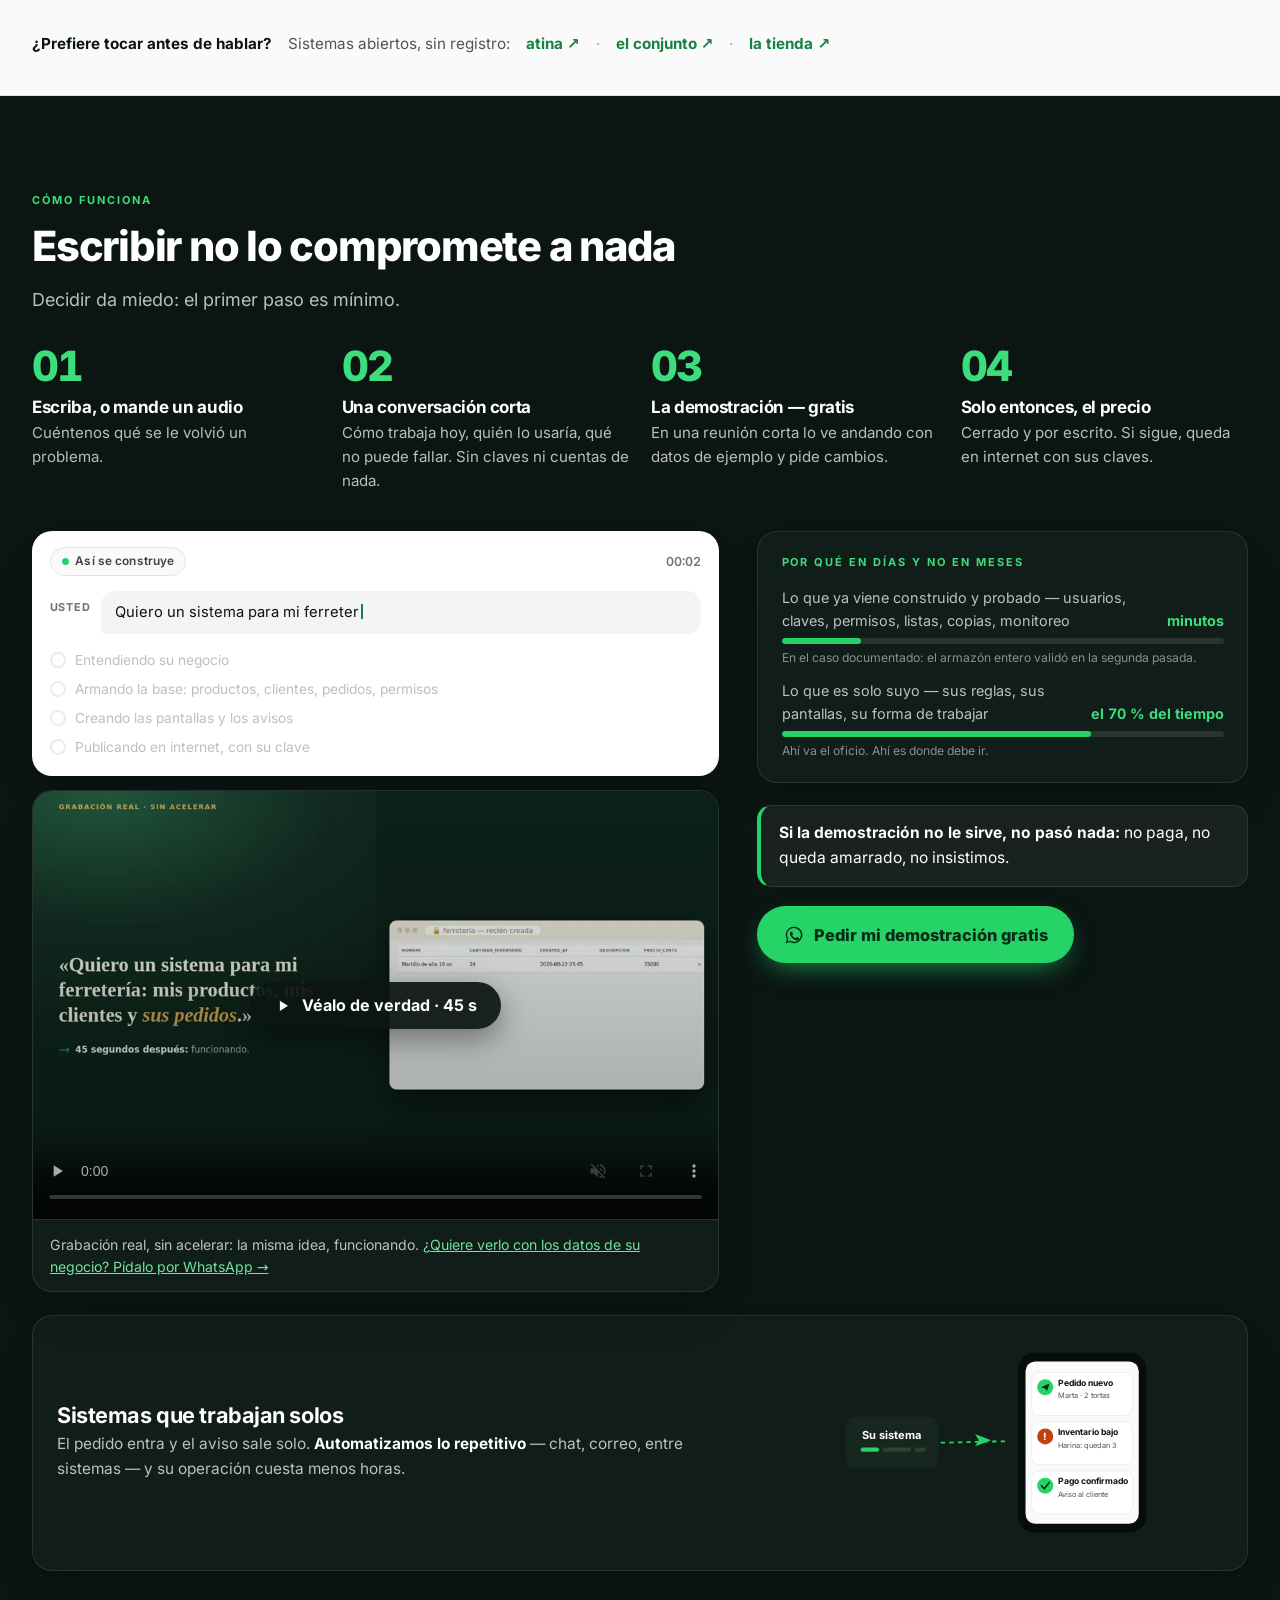
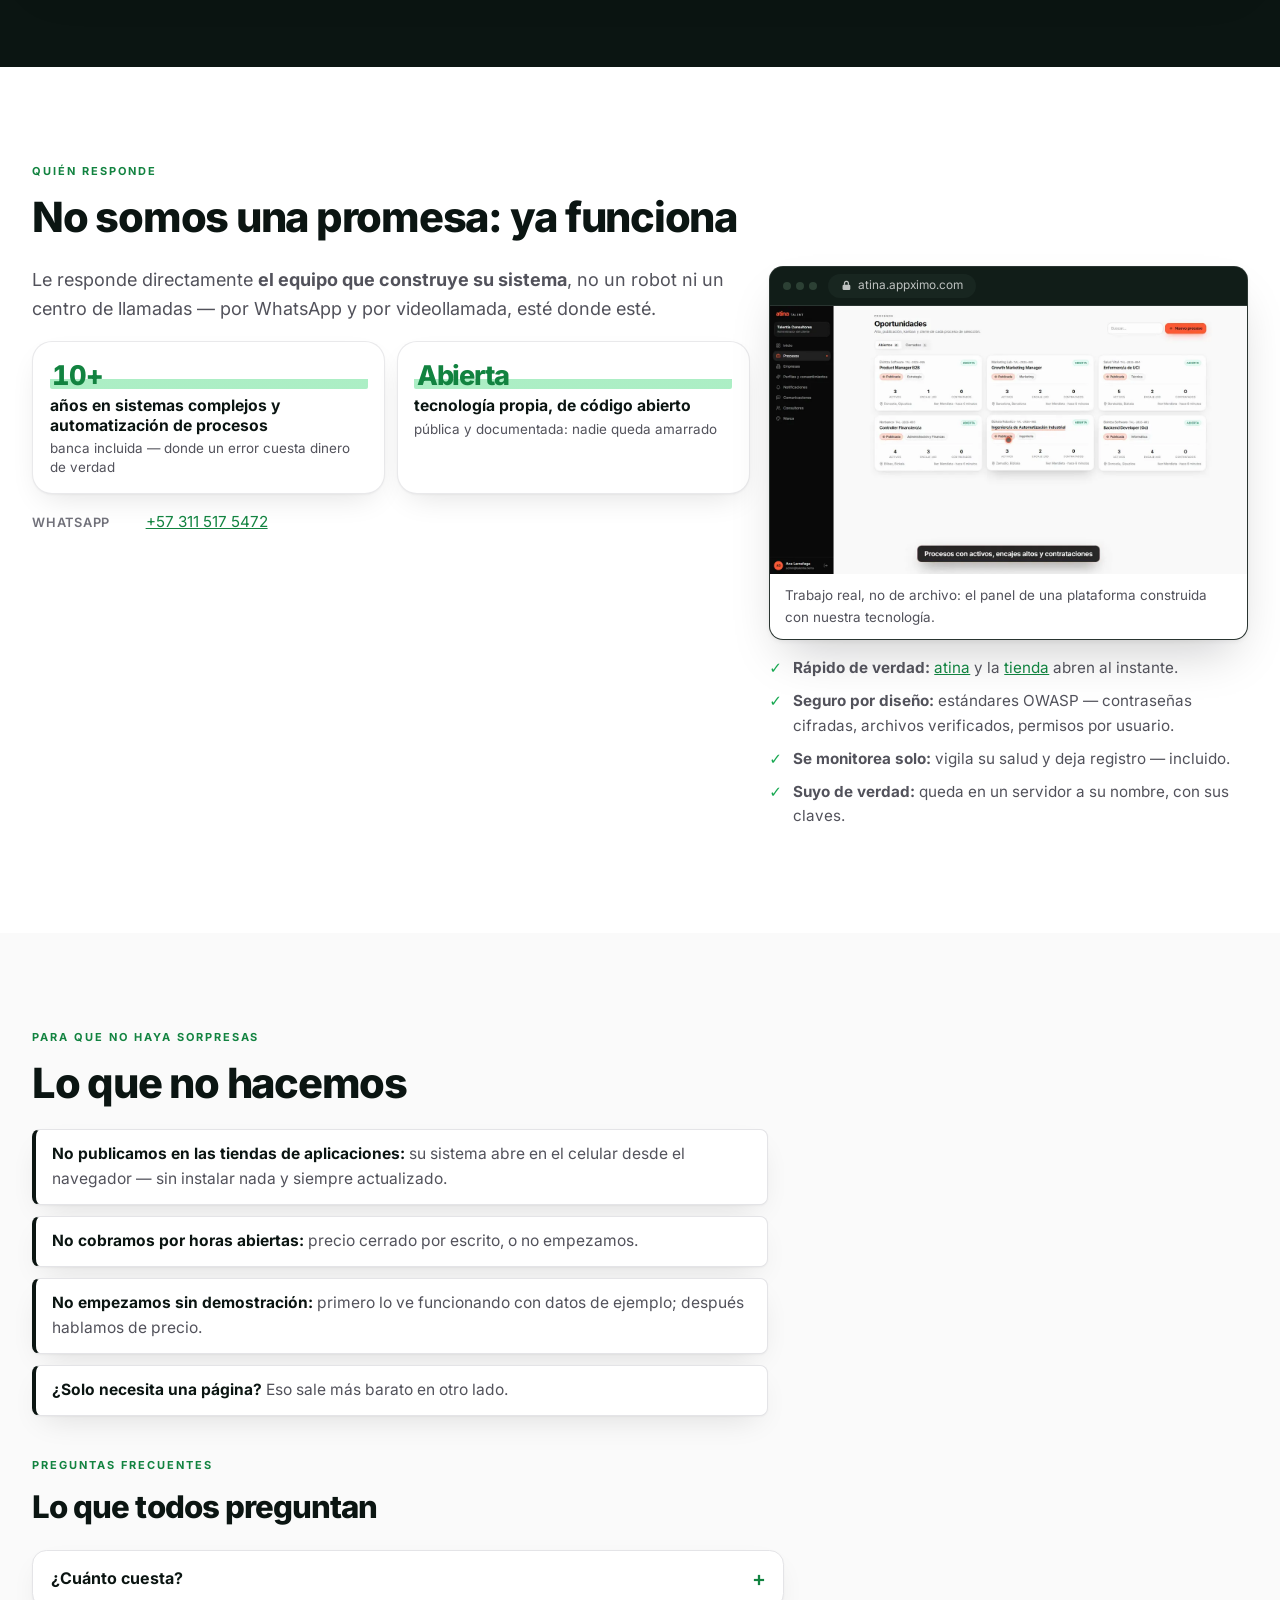
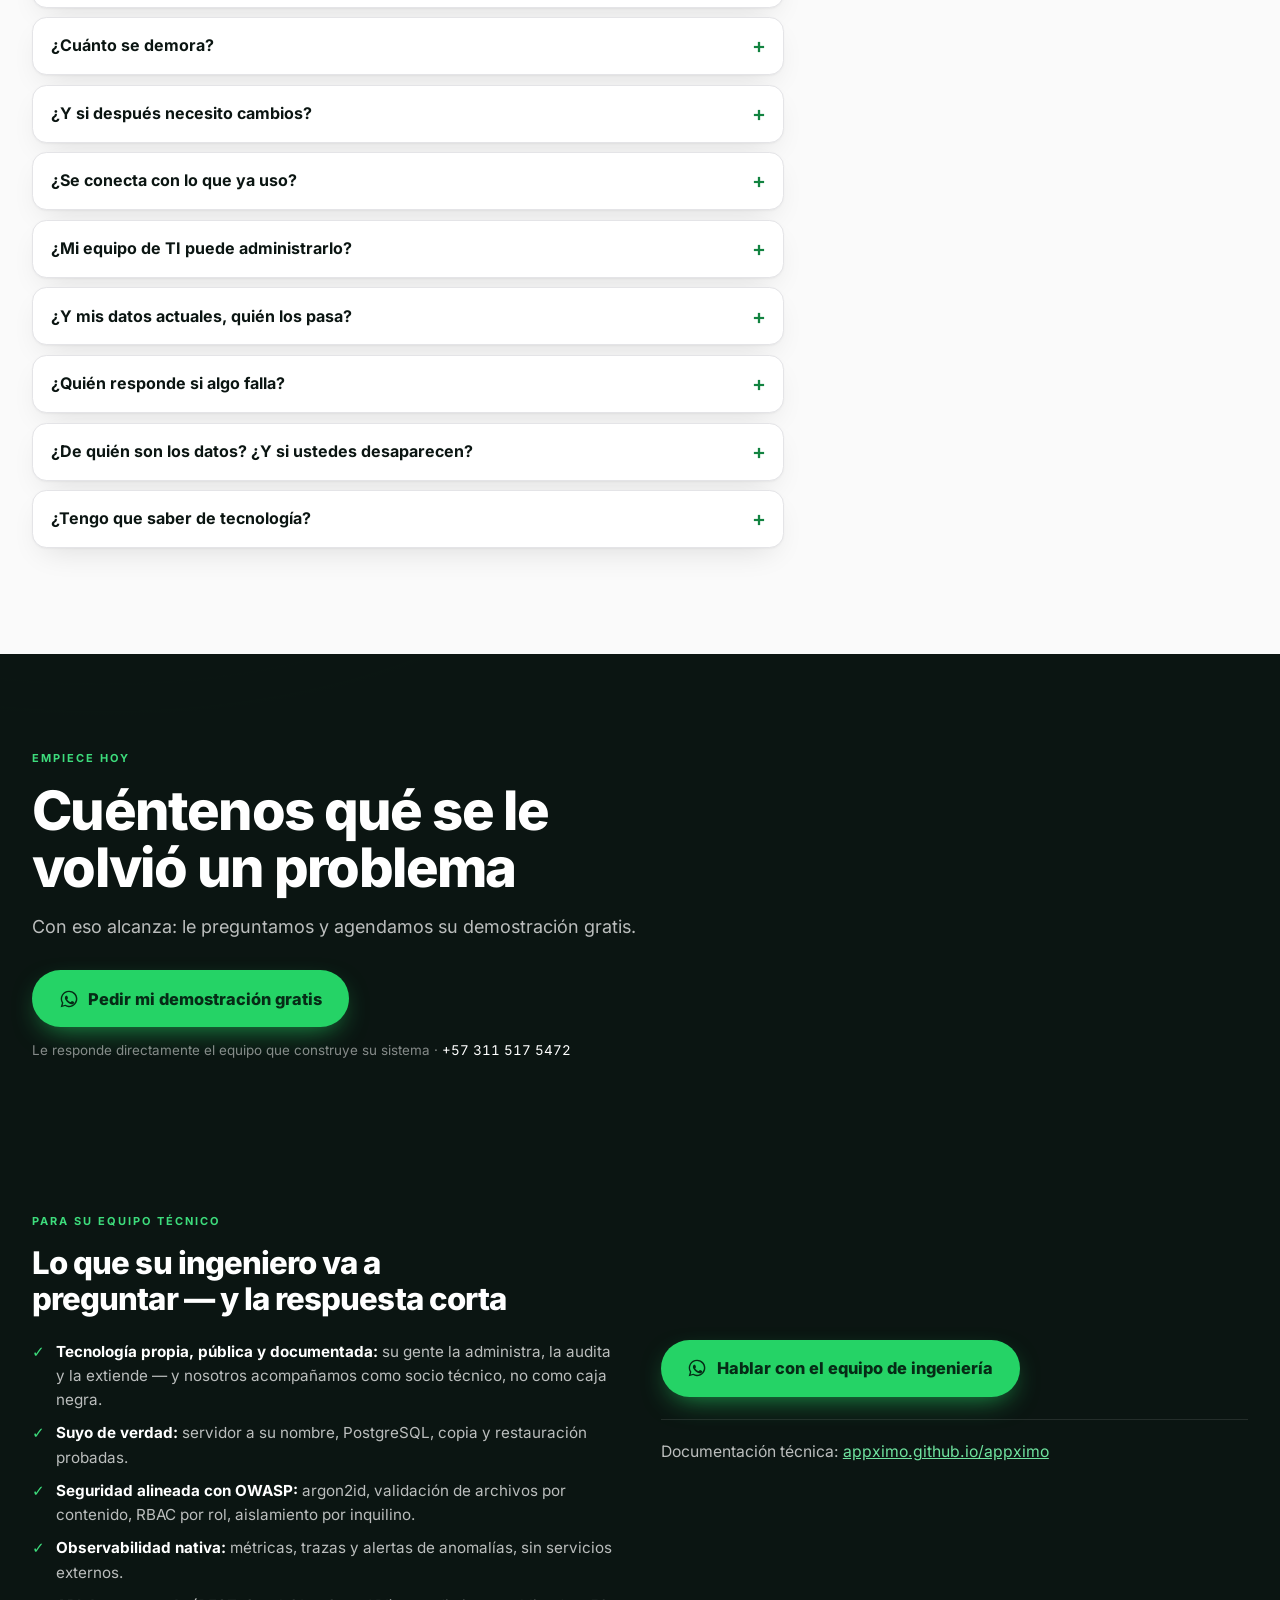
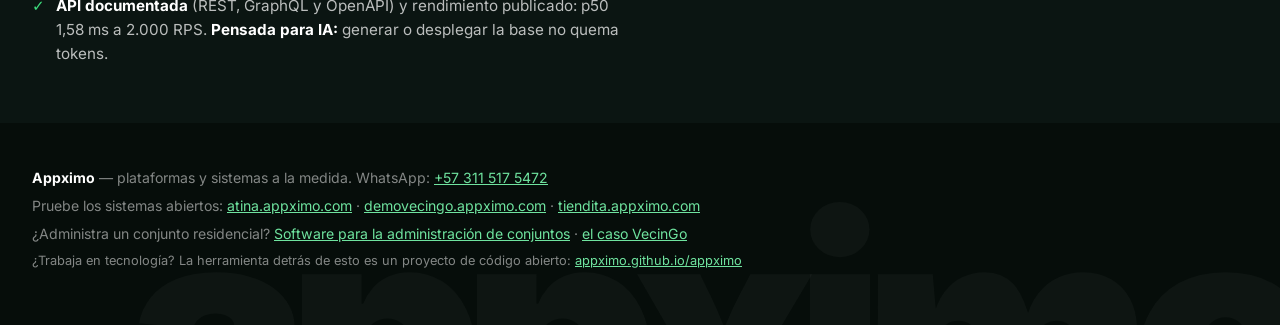
==== commit 4096bfb1: "feat(hero): la narrativa de una pasada corre también con «reducir movimiento» (solo el cursor y los " ====
--- a/index.html
+++ b/index.html
@@ -138,8 +138,15 @@
   .co-order .price{font-weight:800;font-variant-numeric:tabular-nums;font-size:1.25rem;letter-spacing:-.03em;margin-top:.3rem;white-space:nowrap}
   .co-order .row{display:flex;justify-content:space-between;align-items:center;margin-top:.55rem;gap:.5rem}
   .co-notif{width:100%;padding:.8rem .95rem}
-  .stage{position:relative;display:none;margin-left:auto;max-width:25rem;padding:1.1rem;border-radius:var(--radius-3xl);background:rgba(255,255,255,.045);border:1px solid rgba(255,255,255,.12);box-shadow:inset 0 1px 0 rgba(255,255,255,.06),0 30px 80px -30px rgba(0,0,0,.6)}
-  .stage::before{content:"";position:absolute;inset:-18%;z-index:-1;background:radial-gradient(closest-side,color-mix(in srgb,var(--color-brand-700) 45%,transparent),transparent 70%);pointer-events:none}
+  .stage{position:relative;display:none;margin-left:auto;max-width:25rem;padding:1.1rem;border-radius:var(--radius-3xl);background:var(--white);color:var(--text);border:1px solid rgba(255,255,255,.35);box-shadow:0 40px 90px -30px rgba(0,0,0,.7),0 0 0 8px rgba(255,255,255,.04)}
+  .stage::before{content:"";position:absolute;inset:-14%;z-index:-1;background:radial-gradient(closest-side,rgba(255,255,255,.10),transparent 70%);pointer-events:none}
+  .stage .fl-k{color:var(--color-brand-ink)}
+  .stage .fl-bubble{background:var(--zinc-100);border-color:var(--zinc-200);color:var(--text);font-weight:500}
+  .stage .fl-arrow{color:var(--color-brand-ink)}
+  .stage .fl-arrow::before{background:repeating-linear-gradient(180deg,var(--color-brand-500) 0 4px,transparent 4px 8px)}
+  .stage .plat{box-shadow:var(--shadow-soft);border:1px solid var(--zinc-200)}
+  .stage .k{background:linear-gradient(180deg,transparent 64%,var(--color-brand-200) 64%)}
+  .stage .fl-chips .chip-ghost{border-color:var(--zinc-200);background:var(--zinc-50);color:var(--zinc-700)}
   @media(min-width:1000px){.stage{display:block}.stage .flow{display:flex;max-width:none;margin:0}.flow-m{display:none}}
   .plat{position:relative;background:var(--white);color:var(--text);border-radius:var(--radius-2xl);box-shadow:var(--shadow-lift);padding:.8rem .9rem .9rem}
   .plat::after{content:"";position:absolute;inset:-2px;border-radius:calc(var(--radius-2xl) + 2px);padding:2px;background:conic-gradient(from var(--sweep,0deg),transparent 0 70%,var(--color-brand-400) 85%,transparent 100%);-webkit-mask:linear-gradient(#000 0 0) content-box,linear-gradient(#000 0 0);-webkit-mask-composite:xor;mask-composite:exclude;opacity:0;pointer-events:none}
@@ -153,33 +160,28 @@
   .fl-chips{display:flex;flex-wrap:wrap;gap:.4rem;margin-top:.6rem}
   .fl-caret{display:none;width:2px;height:1em;background:var(--color-brand-400);vertical-align:-.15em;margin-left:2px}
   html.js .flow.typing .fl-caret{display:inline-block}
-  @media (prefers-reduced-motion:no-preference){
-    @keyframes coIn{from{opacity:0;transform:translateY(14px)}to{opacity:1;transform:none}}
-    @keyframes caret{0%,100%{opacity:0}50%{opacity:1}}
-    html.js .flow>.fl-step:first-child{animation:coIn .5s var(--ease) both;animation-delay:.2s}
-    html.js .flow.typing .fl-caret{animation:caret .9s steps(1) infinite}
-    html.js .flow:not(.typed) .fl-after{opacity:0}
-    html.js .flow.typed .fl-after{animation:coIn .6s var(--ease) both}
-    html.js .flow.typed .fl-after:nth-of-type(2){animation-delay:.15s}html.js .flow.typed .fl-after:nth-of-type(3){animation-delay:.4s}html.js .flow.typed .fl-after:nth-of-type(4){animation-delay:1.2s}html.js .flow.typed .fl-after:nth-of-type(5){animation-delay:1.45s}
-    /* la idea se «envía»: se encoge y apaga como un mensaje enviado */
-    html.js .flow .fl-bubble{transition:transform .5s var(--ease),opacity .5s var(--ease);transform-origin:left top}
-    html.js .flow.typed .fl-bubble{transform:scale(.96);opacity:.7}
-    /* el conector se dibuja */
-    html.js .flow .fl-arrow::before{transform:scaleY(0);transform-origin:top;transition:transform .45s var(--ease)}
-    html.js .flow.typed .fl-arrow::before{transform:none}
-    html.js .flow.typed .fl-arrow:nth-of-type(4)::before{transition-delay:1.1s}
-    /* la plataforma entra con un barrido de luz en el borde (una pasada) */
-    @property --sweep{syntax:"<angle>";inherits:false;initial-value:0deg}
-    @keyframes sweep{from{--sweep:0deg;opacity:1}to{--sweep:360deg;opacity:0}}
-    html.js .flow.typed .plat::after{animation:sweep 1.5s var(--ease) .45s 1 both}
-    @keyframes platIn{from{opacity:0;transform:translateY(16px) scale(.94)}to{opacity:1;transform:none}}
-    html.js .flow.typed .plat{animation:platIn .7s var(--ease) .4s both}
-    /* los avisos caen uno a uno */
-    html.js .flow.typed .co-notif .notif{animation:coIn .5s var(--ease) both}
-    html.js .flow.typed .co-notif .notif:nth-child(1){animation-delay:1.5s}html.js .flow.typed .co-notif .notif:nth-child(2){animation-delay:1.75s}html.js .flow.typed .co-notif .notif:nth-child(3){animation-delay:2s}
-    html.js .flow.typed .fl-chips .chip{animation:coIn .45s var(--ease) both}
-    html.js .flow.typed .fl-chips .chip:nth-child(1){animation-delay:2.1s}html.js .flow.typed .fl-chips .chip:nth-child(2){animation-delay:2.25s}html.js .flow.typed .fl-chips .chip:nth-child(3){animation-delay:2.4s}
-  }
+  /* narrativa de UNA pasada: corre siempre (no es un bucle); solo el parpadeo del cursor respeta reducir-movimiento */
+  @keyframes coIn{from{opacity:0;transform:translateY(14px)}to{opacity:1;transform:none}}
+  @keyframes caret{0%,100%{opacity:0}50%{opacity:1}}
+  html.js .flow>.fl-step:first-child{animation:coIn .5s var(--ease) both;animation-delay:.2s}
+  @media (prefers-reduced-motion:no-preference){html.js .flow.typing .fl-caret{animation:caret .9s steps(1) infinite}}
+  html.js .flow:not(.typed) .fl-after{opacity:0}
+  html.js .flow.typed .fl-after{animation:coIn .6s var(--ease) both}
+  html.js .flow.typed .fl-after:nth-of-type(2){animation-delay:.15s}html.js .flow.typed .fl-after:nth-of-type(3){animation-delay:.4s}html.js .flow.typed .fl-after:nth-of-type(4){animation-delay:1.2s}html.js .flow.typed .fl-after:nth-of-type(5){animation-delay:1.45s}
+  html.js .flow .fl-bubble{transition:transform .5s var(--ease),opacity .5s var(--ease);transform-origin:left top}
+  html.js .flow.typed .fl-bubble{transform:scale(.97);opacity:.8}
+  html.js .flow .fl-arrow::before{transform:scaleY(0);transform-origin:top;transition:transform .45s var(--ease)}
+  html.js .flow.typed .fl-arrow::before{transform:none}
+  html.js .flow.typed .fl-arrow:nth-of-type(4)::before{transition-delay:1.1s}
+  @property --sweep{syntax:"<angle>";inherits:false;initial-value:0deg}
+  @keyframes sweep{from{--sweep:0deg;opacity:1}to{--sweep:360deg;opacity:0}}
+  html.js .flow.typed .plat::after{animation:sweep 1.5s var(--ease) .45s 1 both}
+  @keyframes platIn{from{opacity:0;transform:translateY(16px) scale(.94)}to{opacity:1;transform:none}}
+  html.js .flow.typed .plat{animation:platIn .7s var(--ease) .4s both}
+  html.js .flow.typed .co-notif .notif{animation:coIn .5s var(--ease) both}
+  html.js .flow.typed .co-notif .notif:nth-child(1){animation-delay:1.5s}html.js .flow.typed .co-notif .notif:nth-child(2){animation-delay:1.75s}html.js .flow.typed .co-notif .notif:nth-child(3){animation-delay:2s}
+  html.js .flow.typed .fl-chips .chip{animation:coIn .45s var(--ease) both}
+  html.js .flow.typed .fl-chips .chip:nth-child(1){animation-delay:2.1s}html.js .flow.typed .fl-chips .chip:nth-child(2){animation-delay:2.25s}html.js .flow.typed .fl-chips .chip:nth-child(3){animation-delay:2.4s}
   .notif{display:flex;align-items:center;gap:.7rem;padding:.55rem 0;border-top:1px solid var(--ink-line)}
   .notif:first-child{border-top:none;padding-top:0}
   .notif .ci{width:1.8rem;height:1.8rem;border-radius:50%;background:var(--color-brand-500);display:flex;align-items:center;justify-content:center;flex:none}
@@ -298,13 +300,12 @@
   .b-plat::after{border-radius:0}
   html.js .build:not(.p3) .b-out{display:none}
   html.js .build:not(.p2) .b-proc{opacity:.45}
-  @media (prefers-reduced-motion:no-preference){
-    @keyframes procPulse{0%,100%{box-shadow:0 0 0 0 color-mix(in srgb,var(--color-brand) 45%,transparent)}70%{box-shadow:0 0 0 .5rem transparent}}
-    html.js .build.p1 .b-caret{display:inline-block;animation:caret .9s steps(1) infinite}
-    html.js .b-proc li.on i{animation:procPulse 1s ease-out 3}
-    html.js .build.p3 .b-out{animation:platIn .7s var(--ease) both}
-    html.js .build.p3 .b-plat::after{animation:sweep 1.5s var(--ease) .3s 1 both}
-  }
+  @keyframes procPulse{0%,100%{box-shadow:0 0 0 0 color-mix(in srgb,var(--color-brand) 45%,transparent)}70%{box-shadow:0 0 0 .5rem transparent}}
+  html.js .build.p1 .b-caret{display:inline-block}
+  @media (prefers-reduced-motion:no-preference){html.js .build.p1 .b-caret{animation:caret .9s steps(1) infinite}}
+  html.js .b-proc li.on i{animation:procPulse 1s ease-out 3}
+  html.js .build.p3 .b-out{animation:platIn .7s var(--ease) both}
+  html.js .build.p3 .b-plat::after{animation:sweep 1.5s var(--ease) .3s 1 both}
   /* ── la franja de demos ── */
   .strip{display:flex;flex-wrap:wrap;align-items:center;gap:.5rem 1rem;font-size:.95rem;color:var(--text-2)}
   .strip b{color:var(--text)}
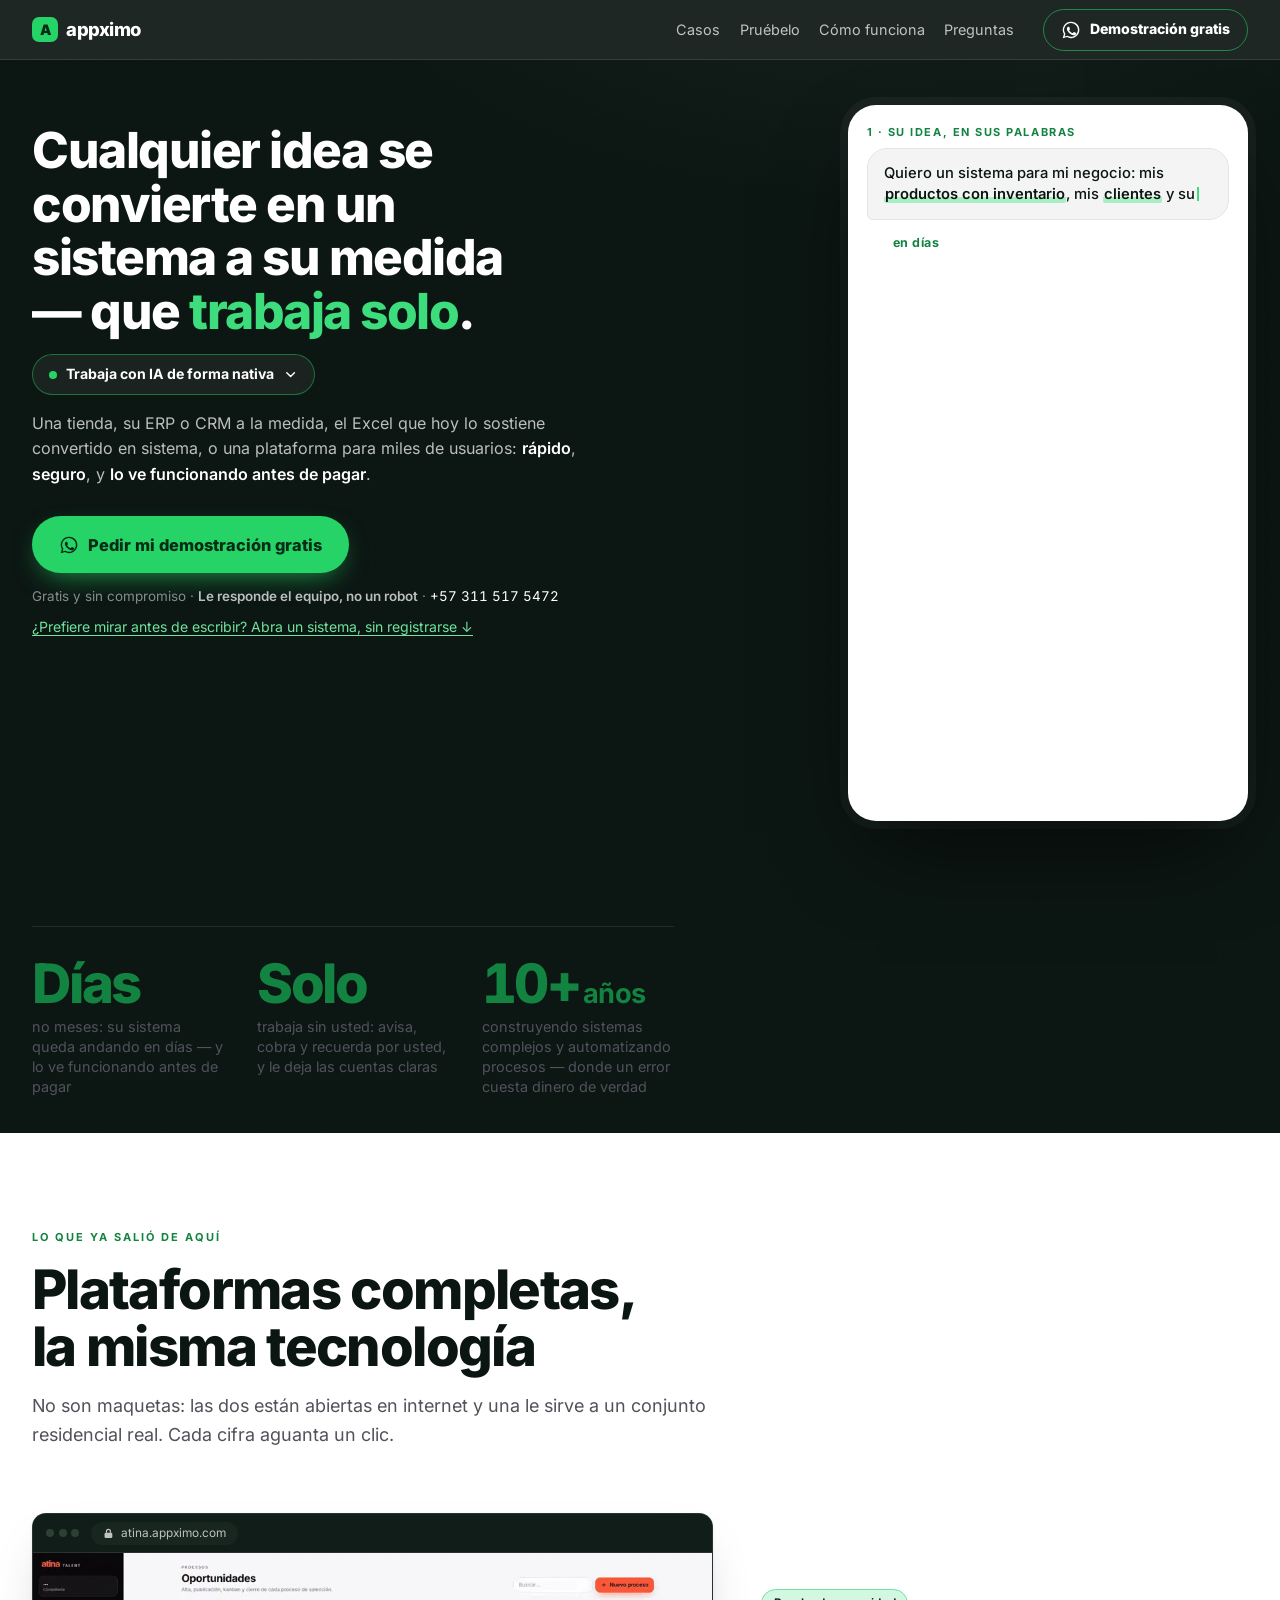
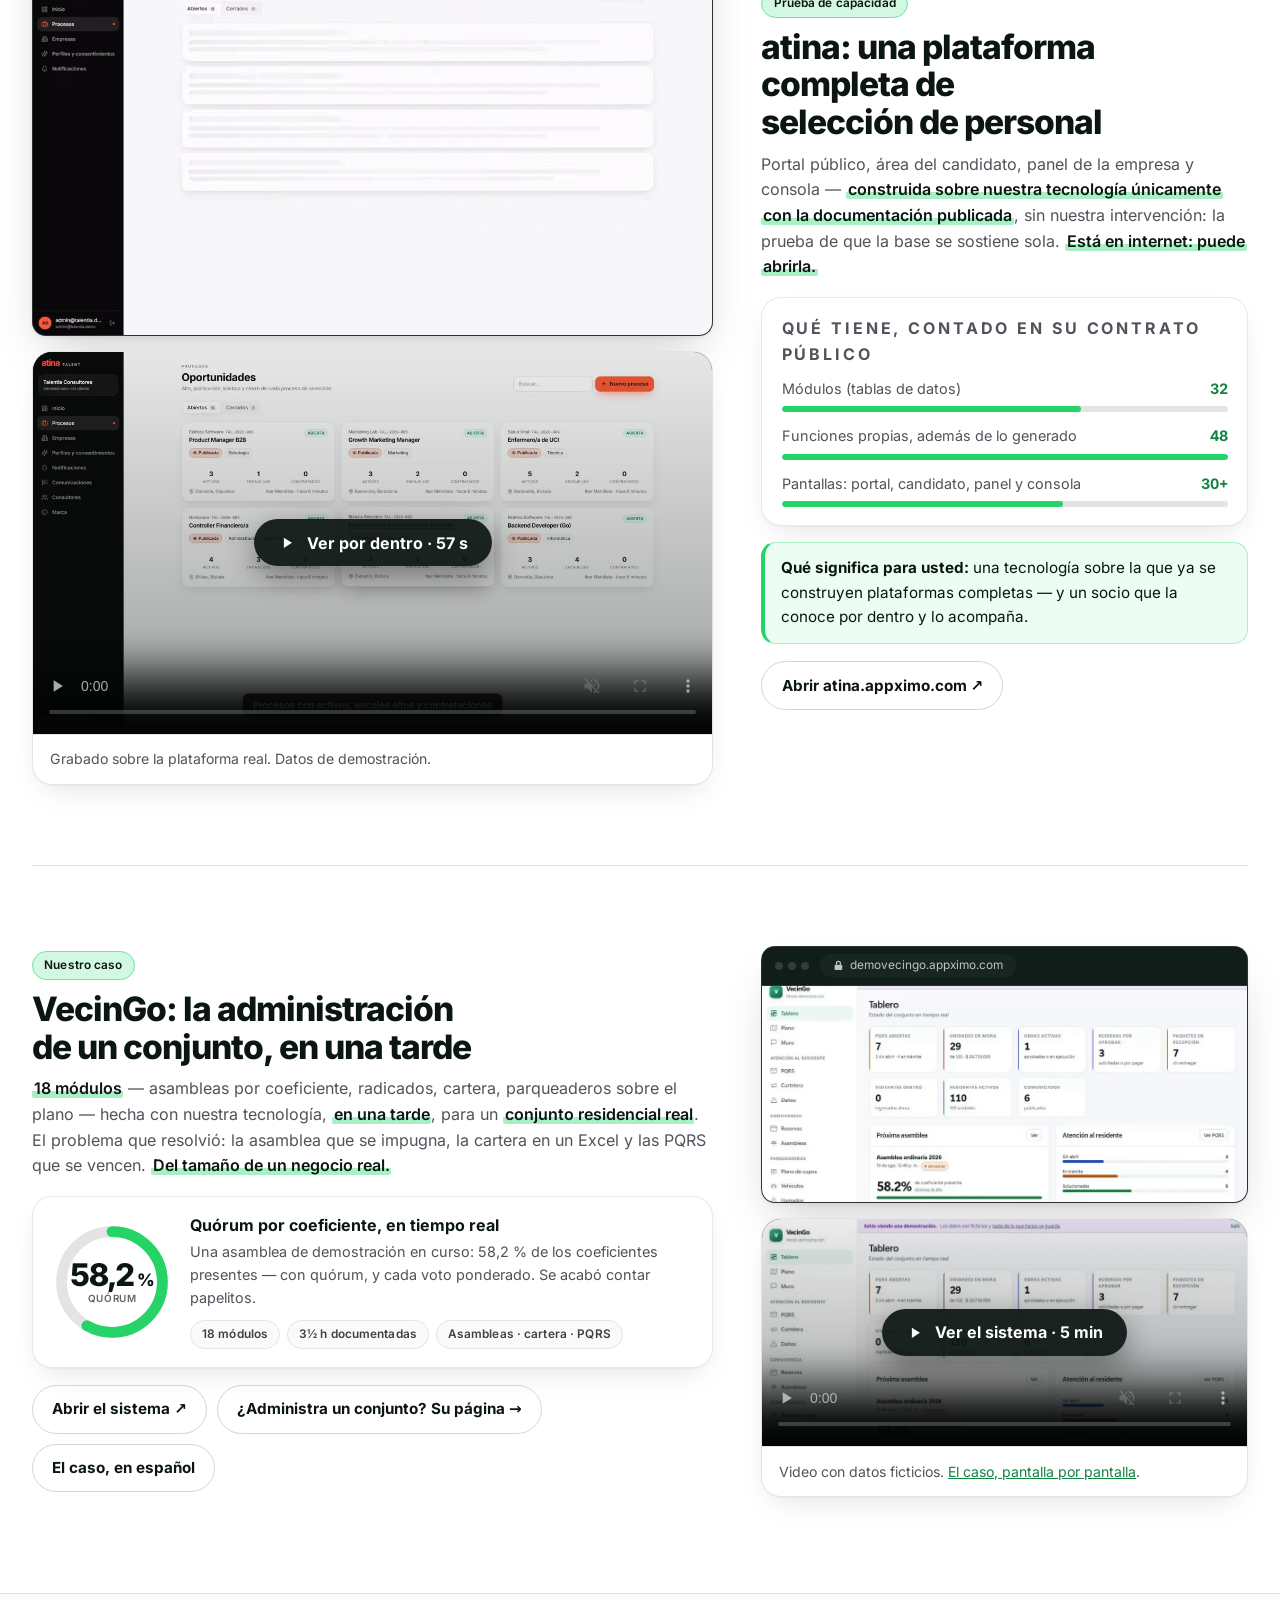
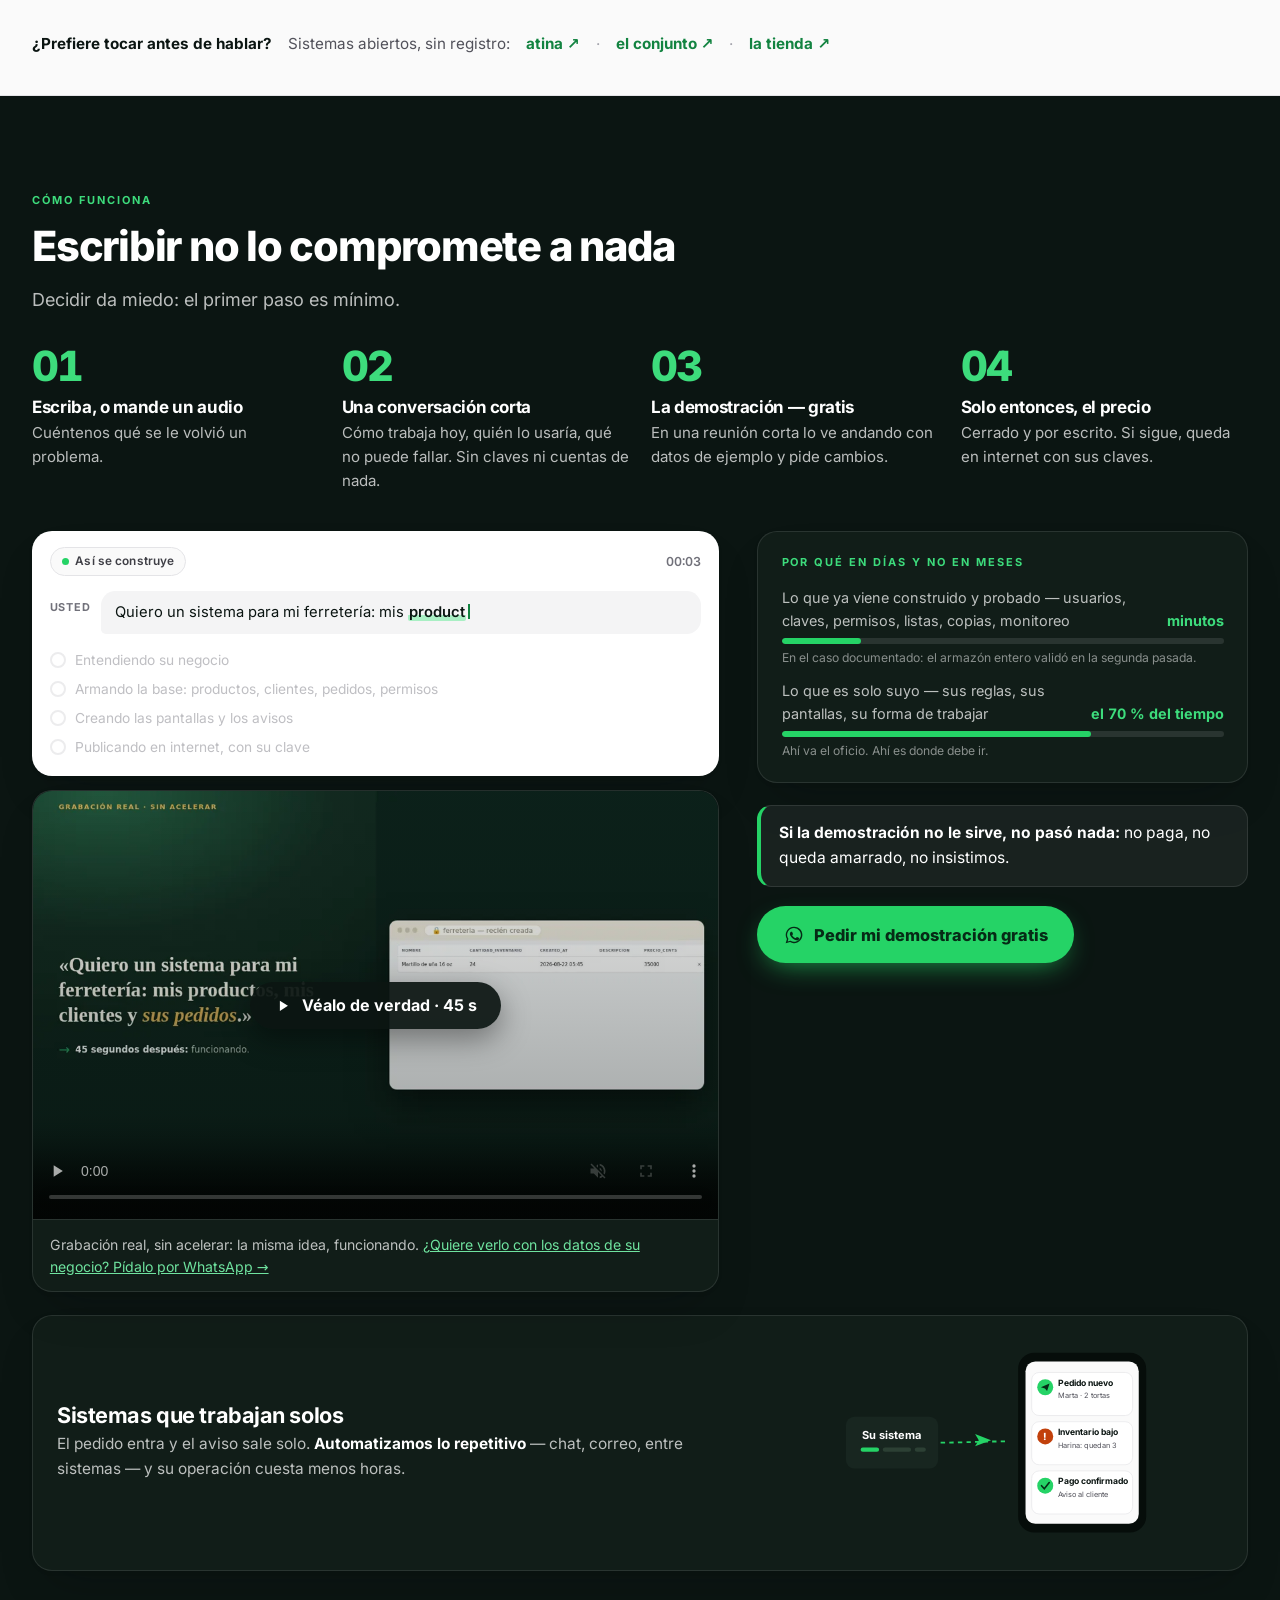
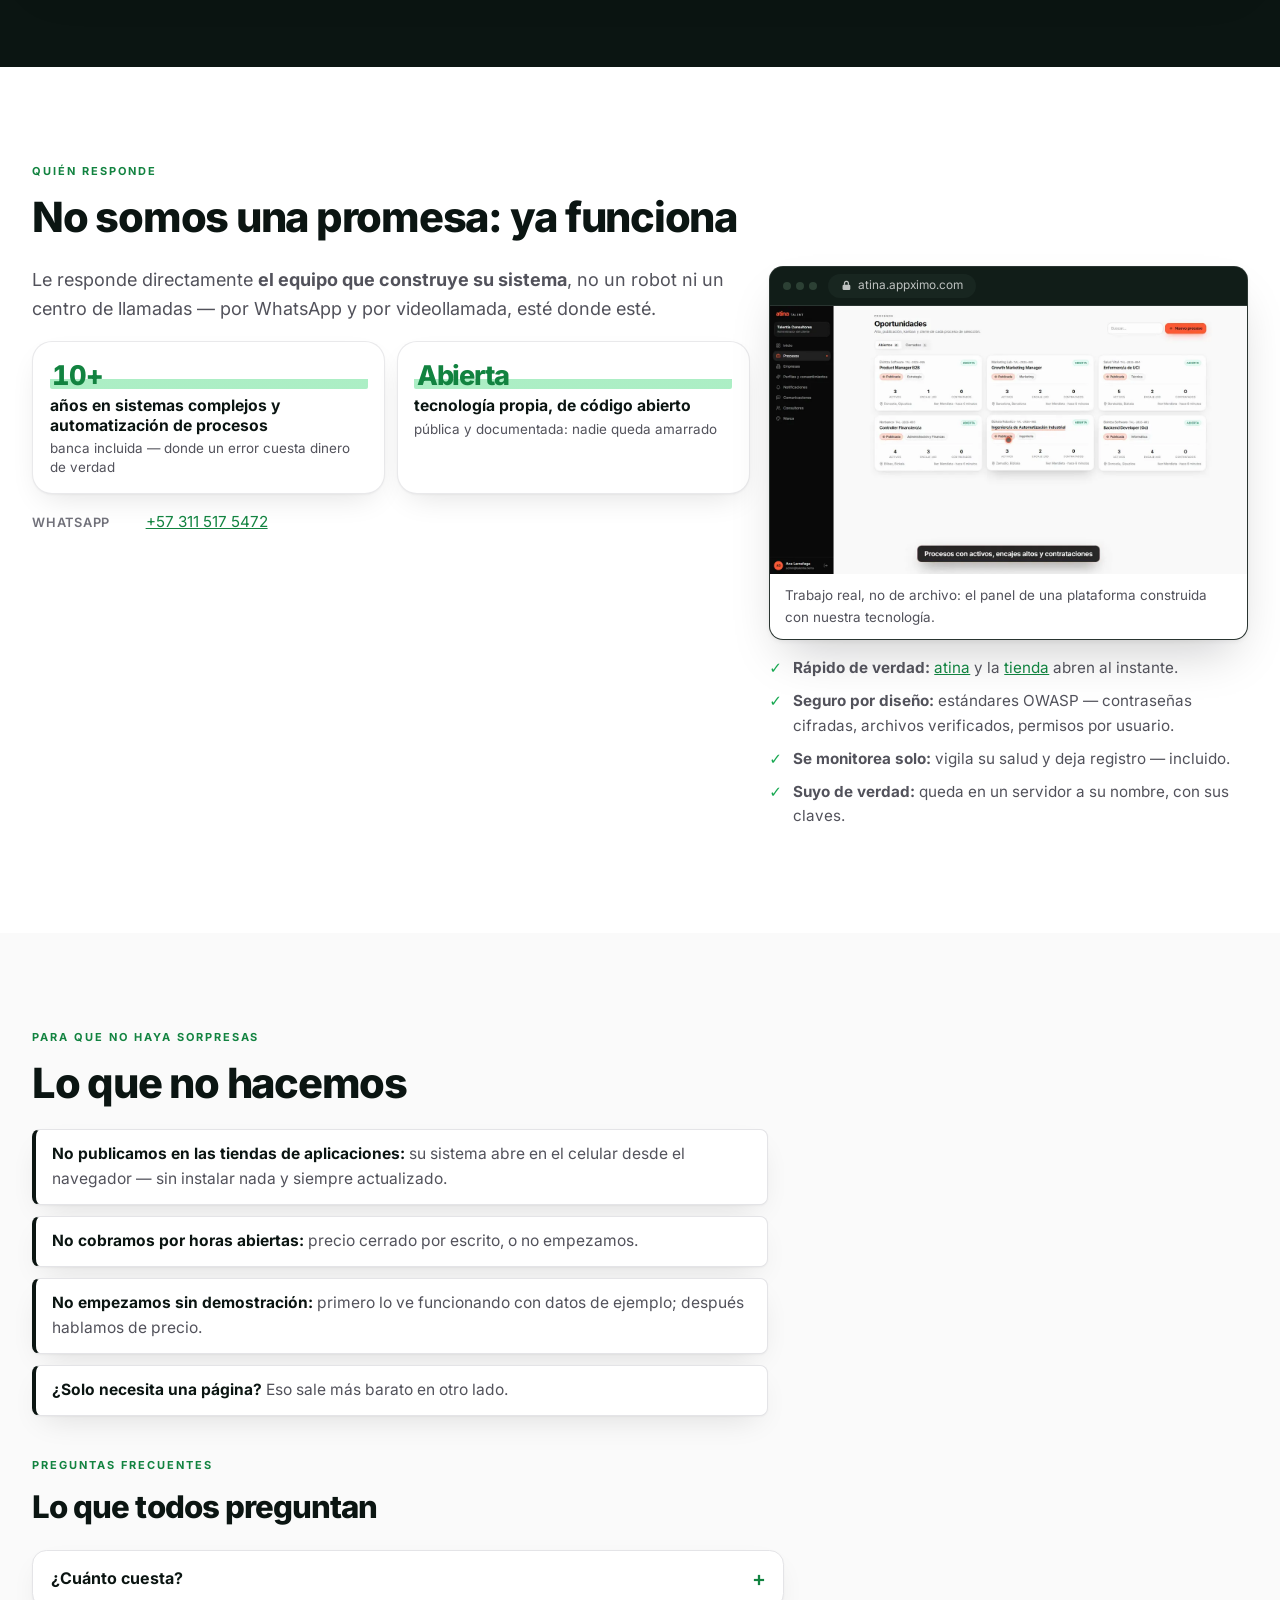
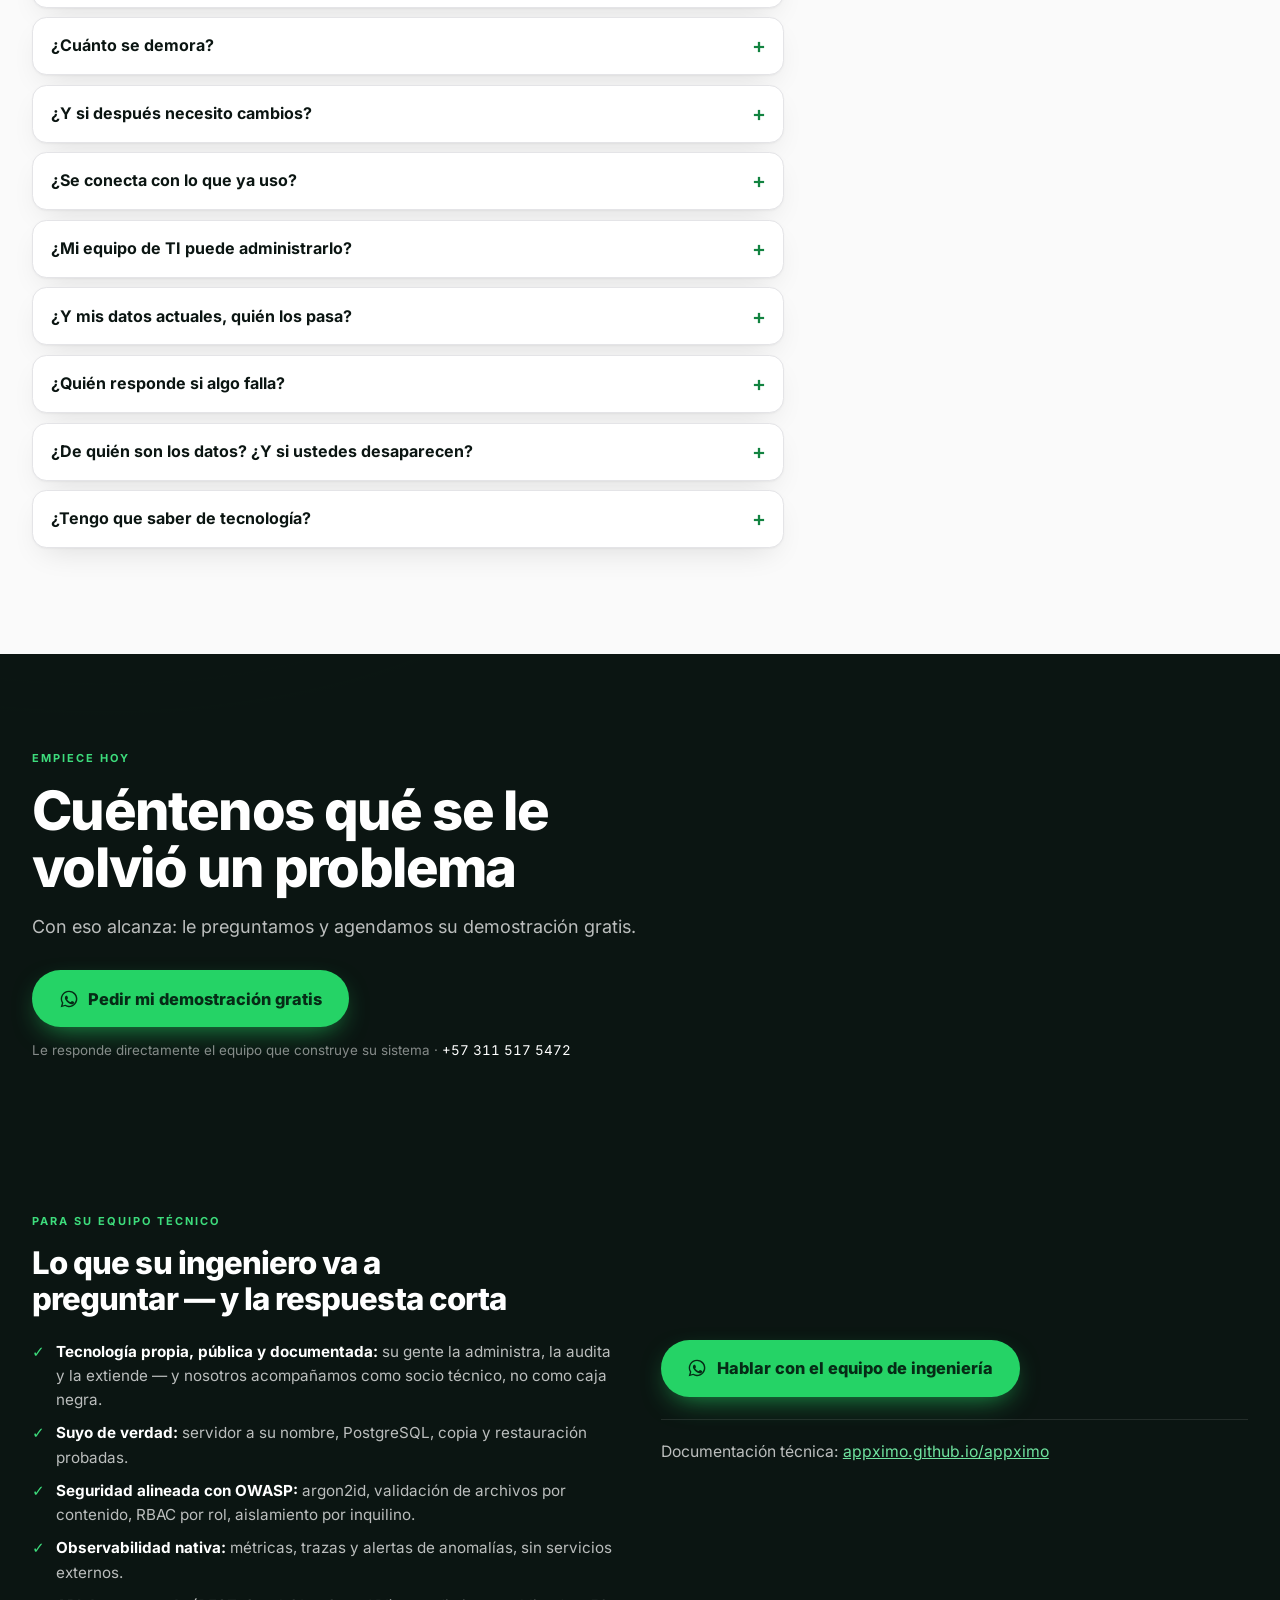
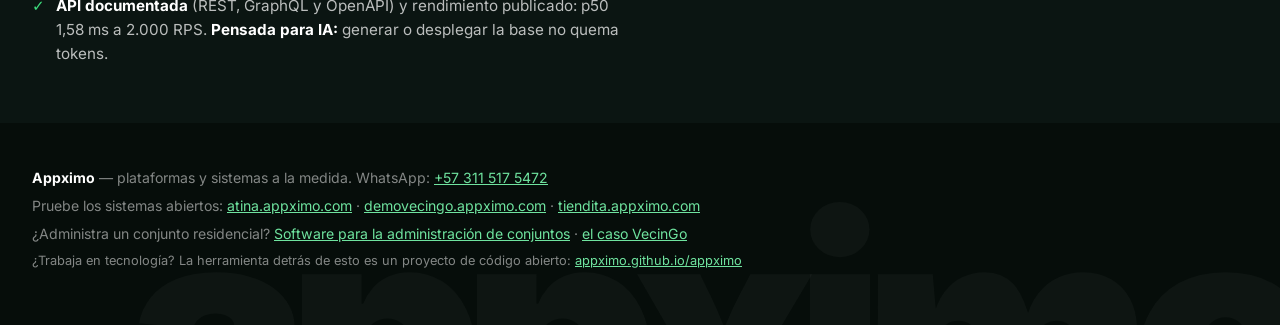
==== commit 1756740e: "feat(móvil): el escenario va primero apenas se entra; fuera el bombillo" ====
--- a/index.html
+++ b/index.html
@@ -15,7 +15,7 @@
 <meta name="robots" content="index,follow,max-image-preview:large">
 <meta name="theme-color" content="#0b1512">
 <link rel="preload" href="assets/inter-latin-var.woff2" as="font" type="font/woff2" crossorigin>
-<link rel="stylesheet" href="assets/system.css?v=f416f9df">
+<link rel="stylesheet" href="assets/system.css?v=51310427">
 <link rel="icon" href="data:image/svg+xml,%3Csvg xmlns='http://www.w3.org/2000/svg' viewBox='0 0 64 64'%3E%3Crect width='64' height='64' rx='14' fill='%2325d366'/%3E%3Ctext x='32' y='45' font-family='Inter,Arial,sans-serif' font-size='38' font-weight='900' fill='%23062b16' text-anchor='middle'%3EA%3C/text%3E%3C/svg%3E">
 <script type="application/ld+json">{"@context":"https://schema.org","@type":"ProfessionalService","name":"Appximo","url":"https://appximo.com/","description":"Sistemas y plataformas a la medida para negocios: tienda, ERP, agenda, administración de conjuntos. Demostración gratis por WhatsApp.","telephone":"+57 311 517 5472","sameAs":["https://github.com/appximo/appximo","https://appximo.github.io/appximo/"],"contactPoint":{"@type":"ContactPoint","contactType":"sales","telephone":"+57 311 517 5472","availableLanguage":"es","url":"https://wa.me/573115175472"}}</script>
 <style>
@@ -88,22 +88,6 @@
   .autom-visual{margin:0 auto;max-width:20rem;width:100%}
   @media(max-width:759px){.hero .cta-row .btn-wa{font-size:.95rem;padding:.8rem 1.25rem;gap:.5rem}}
   /* ── chip IA (solo en la variante ?hero=idea) ── */
-  /* ── el bombillo que se enciende (una pasada) ── */
-  .bulb{display:inline-block;width:.78em;height:.78em;vertical-align:-.06em;margin-right:.12em;overflow:visible}
-  .bulb path{fill:none;stroke:currentColor;stroke-width:1.9;stroke-linecap:round;stroke-linejoin:round}
-  .bulb .bulb-ray{stroke:var(--color-brand-400)}
-  /* el bombillo se anima siempre (una pasada de 2 s: trazo → destello → rayos); no es un bucle */
-  @keyframes bulbDraw{from{stroke-dashoffset:60;opacity:.35}to{stroke-dashoffset:0;opacity:1}}
-  @keyframes bulbOn{0%{opacity:0;transform:scale(.4)}60%{opacity:1;transform:scale(1.25)}100%{opacity:1;transform:scale(1)}}
-  @keyframes bulbFlash{0%{opacity:0;transform:scale(.3)}40%{opacity:.9;transform:scale(1.6)}100%{opacity:0;transform:scale(2.4)}}
-  @keyframes bulbGlow{0%{filter:drop-shadow(0 0 0 transparent)}50%{filter:drop-shadow(0 0 14px color-mix(in srgb,var(--color-brand) 90%,transparent))}100%{filter:drop-shadow(0 0 5px color-mix(in srgb,var(--color-brand) 60%,transparent))}}
-  .bulb{position:relative}
-  .bulb::before{content:"";position:absolute;inset:0;border-radius:50%;background:radial-gradient(circle,color-mix(in srgb,var(--color-brand) 70%,transparent),transparent 65%);opacity:0;pointer-events:none}
-  html.js .bulb .bulb-glass{stroke-dasharray:60;animation:bulbDraw 1.1s var(--ease) .3s both}
-  html.js .bulb .bulb-ray{transform-origin:center;transform-box:fill-box;opacity:0;animation:bulbOn .55s cubic-bezier(.34,1.56,.64,1) 1.45s both}
-  html.js .bulb::before{animation:bulbFlash .9s ease-out 1.35s both}
-  html.js .bulb{animation:bulbGlow 1.3s var(--ease) 1.4s both}
-  html.js .bulb.lit .bulb-glass{stroke:var(--color-brand-300)}
   /* ── palabras clave: se resaltan al escribirse y encienden su pestaña ── */
   .k{font-weight:600;color:inherit;background:linear-gradient(180deg,transparent 64%,color-mix(in srgb,var(--color-brand) 38%,transparent) 64%);border-radius:2px;padding:0 .08em}
   .b-bubble .k{background:linear-gradient(180deg,transparent 64%,var(--color-brand-200) 64%)}
@@ -147,7 +131,14 @@
   .stage .plat{box-shadow:var(--shadow-soft);border:1px solid var(--zinc-200)}
   .stage .k{background:linear-gradient(180deg,transparent 64%,var(--color-brand-200) 64%)}
   .stage .fl-chips .chip-ghost{border-color:var(--zinc-200);background:var(--zinc-50);color:var(--zinc-700)}
-  @media(min-width:1000px){.stage{display:block}.stage .flow{display:flex;max-width:none;margin:0}.flow-m{display:none}}
+  .stage .flow{display:flex;max-width:none;margin:0}
+  @media(min-width:1000px){.stage{display:block}.flow-m{display:none}}
+  @media(max-width:999px){
+    .hero-layout{display:flex;flex-direction:column}
+    .stage{display:block;order:-1;max-width:none;margin:0 0 1.6rem;padding:.9rem;border-radius:var(--radius-2xl)}
+    .flow-m{display:none}
+    .hero-copy{padding-top:0}
+  }
   .plat{position:relative;background:var(--white);color:var(--text);border-radius:var(--radius-2xl);box-shadow:var(--shadow-lift);padding:.8rem .9rem .9rem}
   .plat::after{content:"";position:absolute;inset:-2px;border-radius:calc(var(--radius-2xl) + 2px);padding:2px;background:conic-gradient(from var(--sweep,0deg),transparent 0 70%,var(--color-brand-400) 85%,transparent 100%);-webkit-mask:linear-gradient(#000 0 0) content-box,linear-gradient(#000 0 0);-webkit-mask-composite:xor;mask-composite:exclude;opacity:0;pointer-events:none}
   .plat-tabs{display:flex;gap:.9rem;font-size:.74rem;font-weight:600;color:var(--text-3);border-bottom:1px solid var(--zinc-100);padding-bottom:.5rem;margin-bottom:.6rem}
@@ -397,7 +388,7 @@
   <span class="v-sub">Sistemas hechos con nuestra tecnología están abiertos en internet: una plataforma completa, un conjunto, una tienda. Éntreles sin registrarse y mire cómo cargan. El suyo se hace igual — rápido, seguro y a su medida — y <strong>lo ve funcionando antes de pagar</strong>.</span>
 </template>
 <template id="hero-idea">
-  <span class="v-h1"><svg class="bulb" viewBox="0 0 24 24" aria-hidden="true"><path class="bulb-glass" d="M9 18h6M10 21h4M12 3a6 6 0 0 0-3.6 10.8c.6.5 1 1.2 1.1 2V17h5v-1.2c.1-.8.5-1.5 1.1-2A6 6 0 0 0 12 3Z"/><path class="bulb-ray" d="M12 0v1.6M3.5 3.6l1.2 1.2M20.5 3.6l-1.2 1.2M1 11h1.8M21.2 11H23"/></svg>Cualquier idea se convierte en un sistema a su medida — que <em>trabaja solo</em>.</span>
+  <span class="v-h1">Cualquier idea se convierte en un sistema a su medida — que <em>trabaja solo</em>.</span>
   <span class="v-sub">Una tienda, su ERP o CRM a la medida, el Excel que hoy lo sostiene convertido en sistema, o una plataforma para miles de usuarios: <strong>rápido</strong>, <strong>seguro</strong>, y <strong>lo ve funcionando antes de pagar</strong>.</span>
   <span class="v-chip"><details class="ia" id="ia"><summary><span class="ia-dot" aria-hidden="true"></span>Trabaja con IA de forma nativa<svg viewBox="0 0 24 24" aria-hidden="true"><path d="M6 9l6 6 6-6" fill="none" stroke="currentColor" stroke-width="2.4" stroke-linecap="round" stroke-linejoin="round"/></svg></summary><div class="ia-body"><p>El motor se construyó desde cero para la IA: la base no quema tokens. Construir sistemas complejos con IA nunca fue tan barato — <a href="#como">véalo abajo: la idea se vuelve sistema ↓</a></p></div></details></span>
 </template>
--- a/assets/system.css
+++ b/assets/system.css
@@ -155,7 +155,7 @@
 .nav-links a{color:var(--ink-text-dim);text-decoration:none}
 .nav-links a:hover{color:#fff}
 @media(max-width:860px){.nav-links{display:none}}
-.hero{position:relative;overflow:hidden;background:var(--color-ink);color:#fff;padding:clamp(1.6rem,3.5vw,3rem) 0 0}
+.hero{position:relative;overflow:hidden;background:var(--color-ink);color:#fff;padding:clamp(1.2rem,3.5vw,3rem) 0 0}
 .hero-grid-bg{position:absolute;inset:0;display:grid;grid-template-columns:1fr;grid-template-rows:repeat(3,1fr);gap:2px;pointer-events:none}
 .hero-grid-bg>div:nth-child(4){display:none}
 .hero-grid-bg>div{position:relative;overflow:hidden}
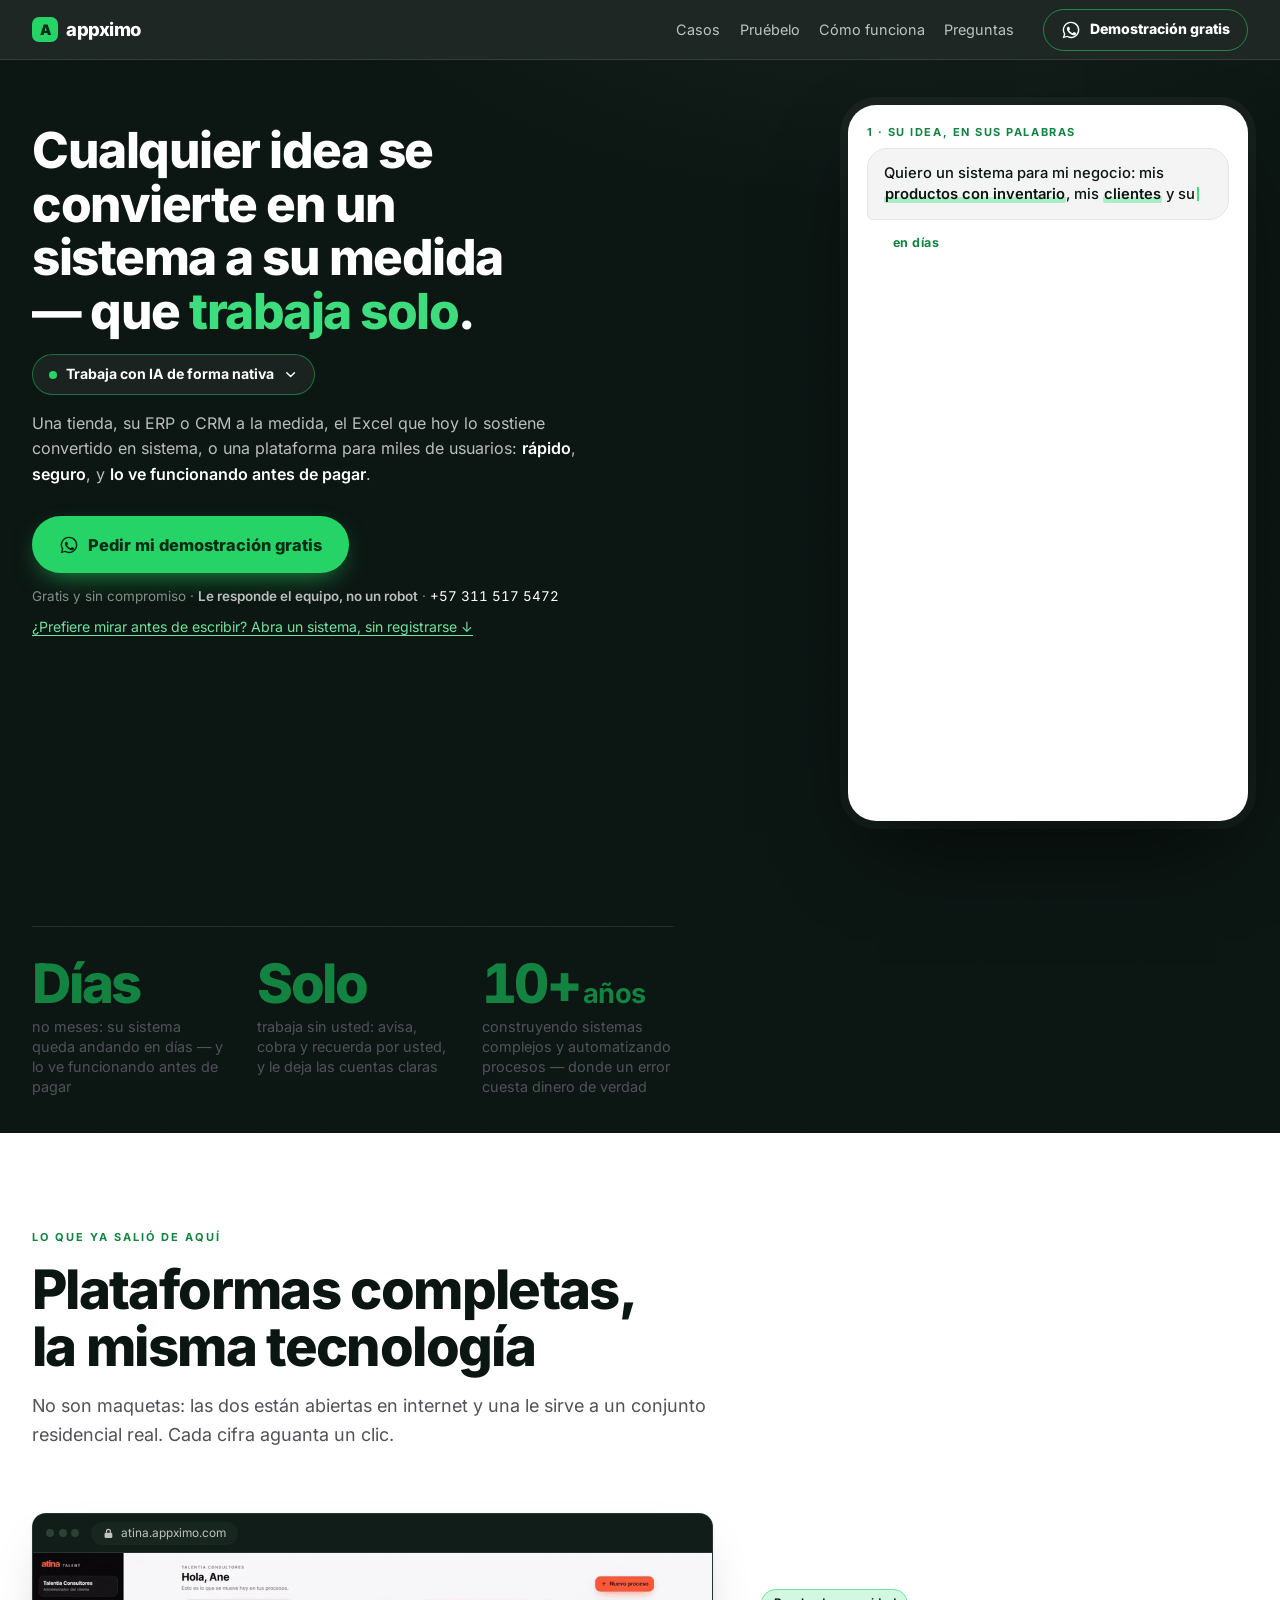
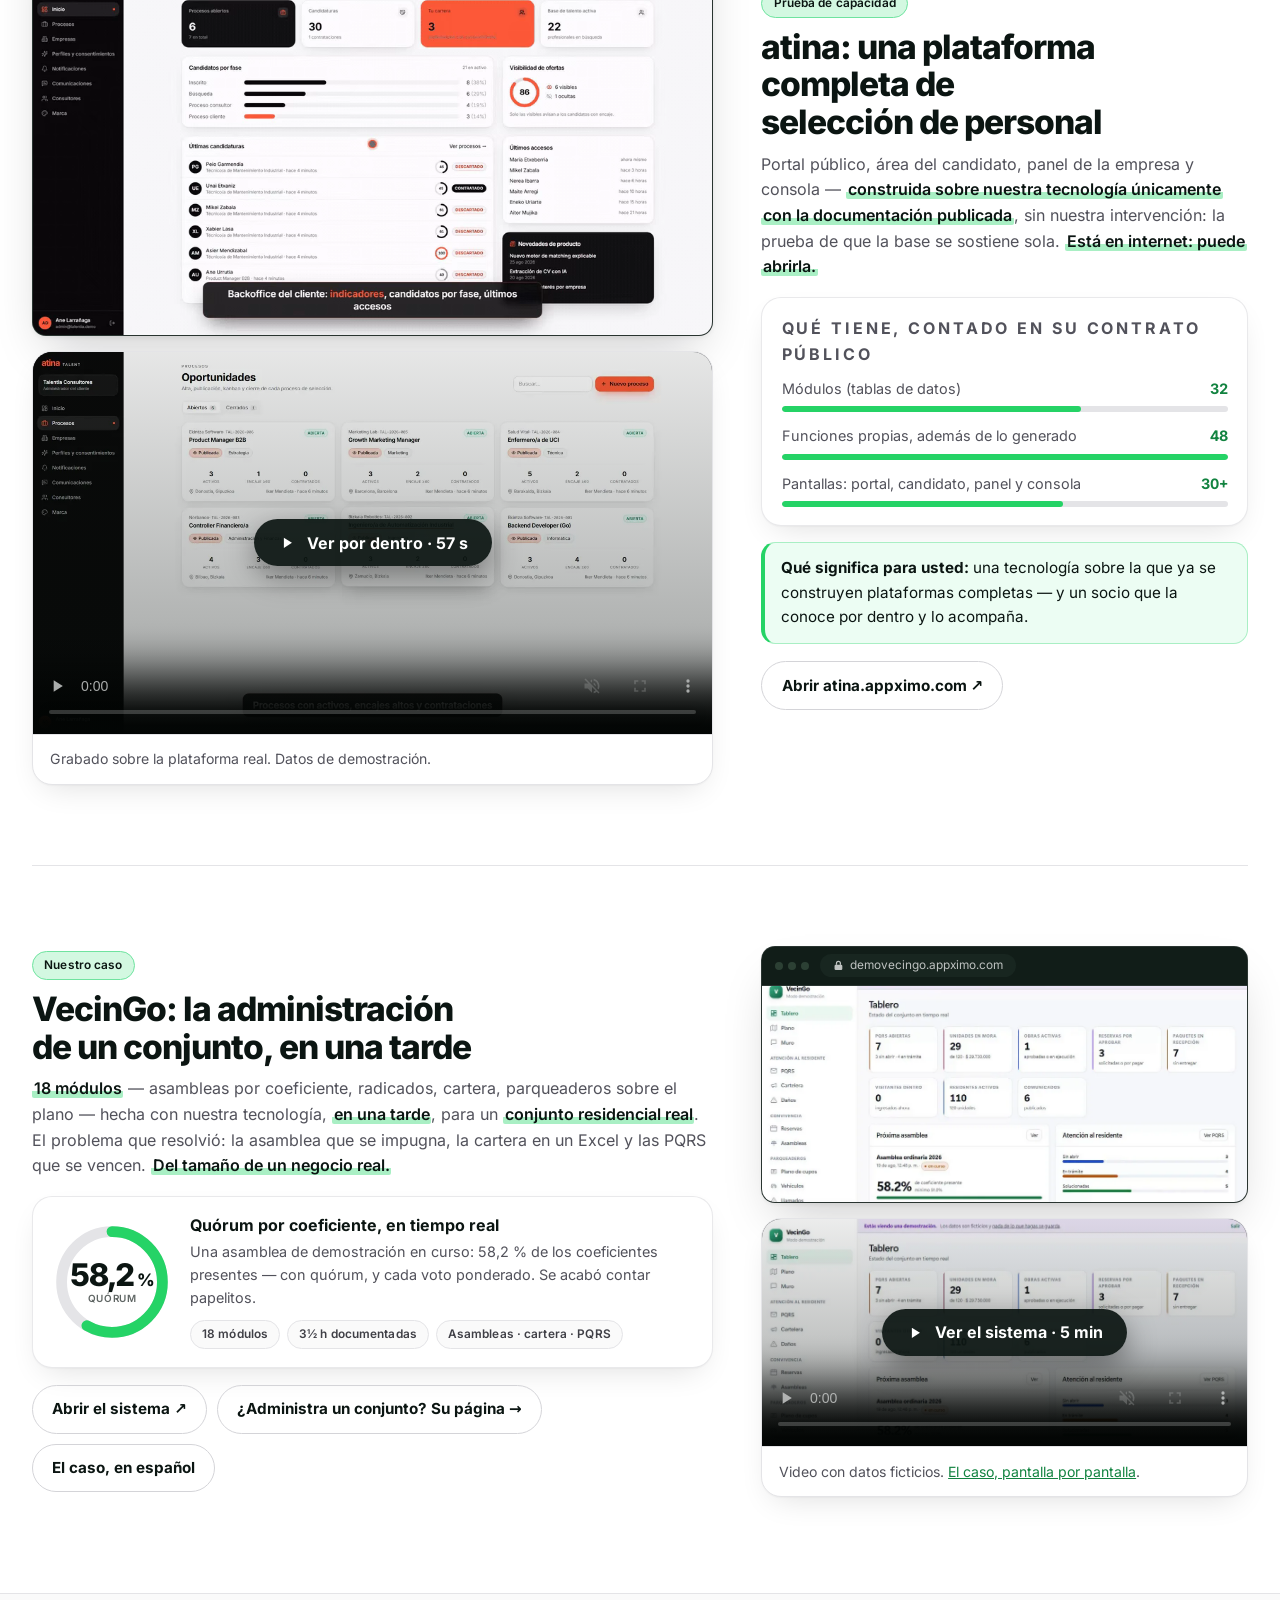
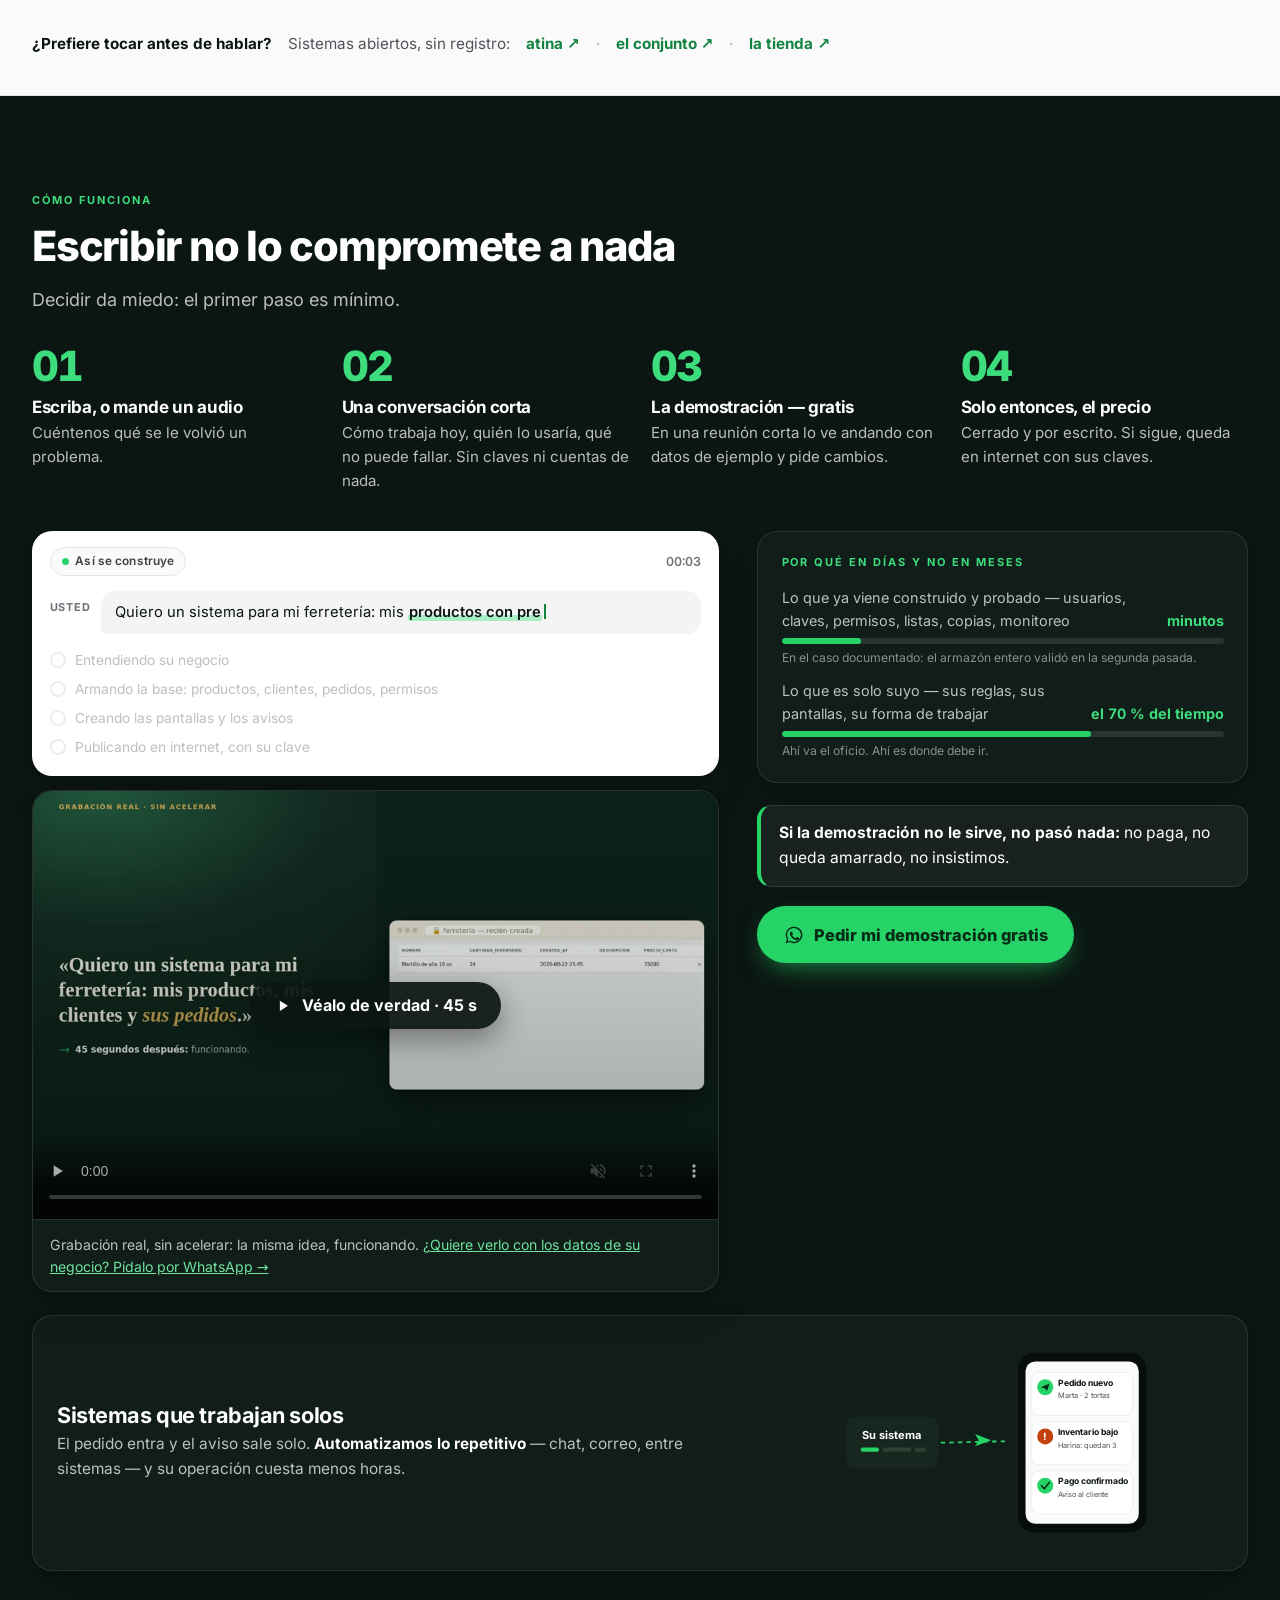
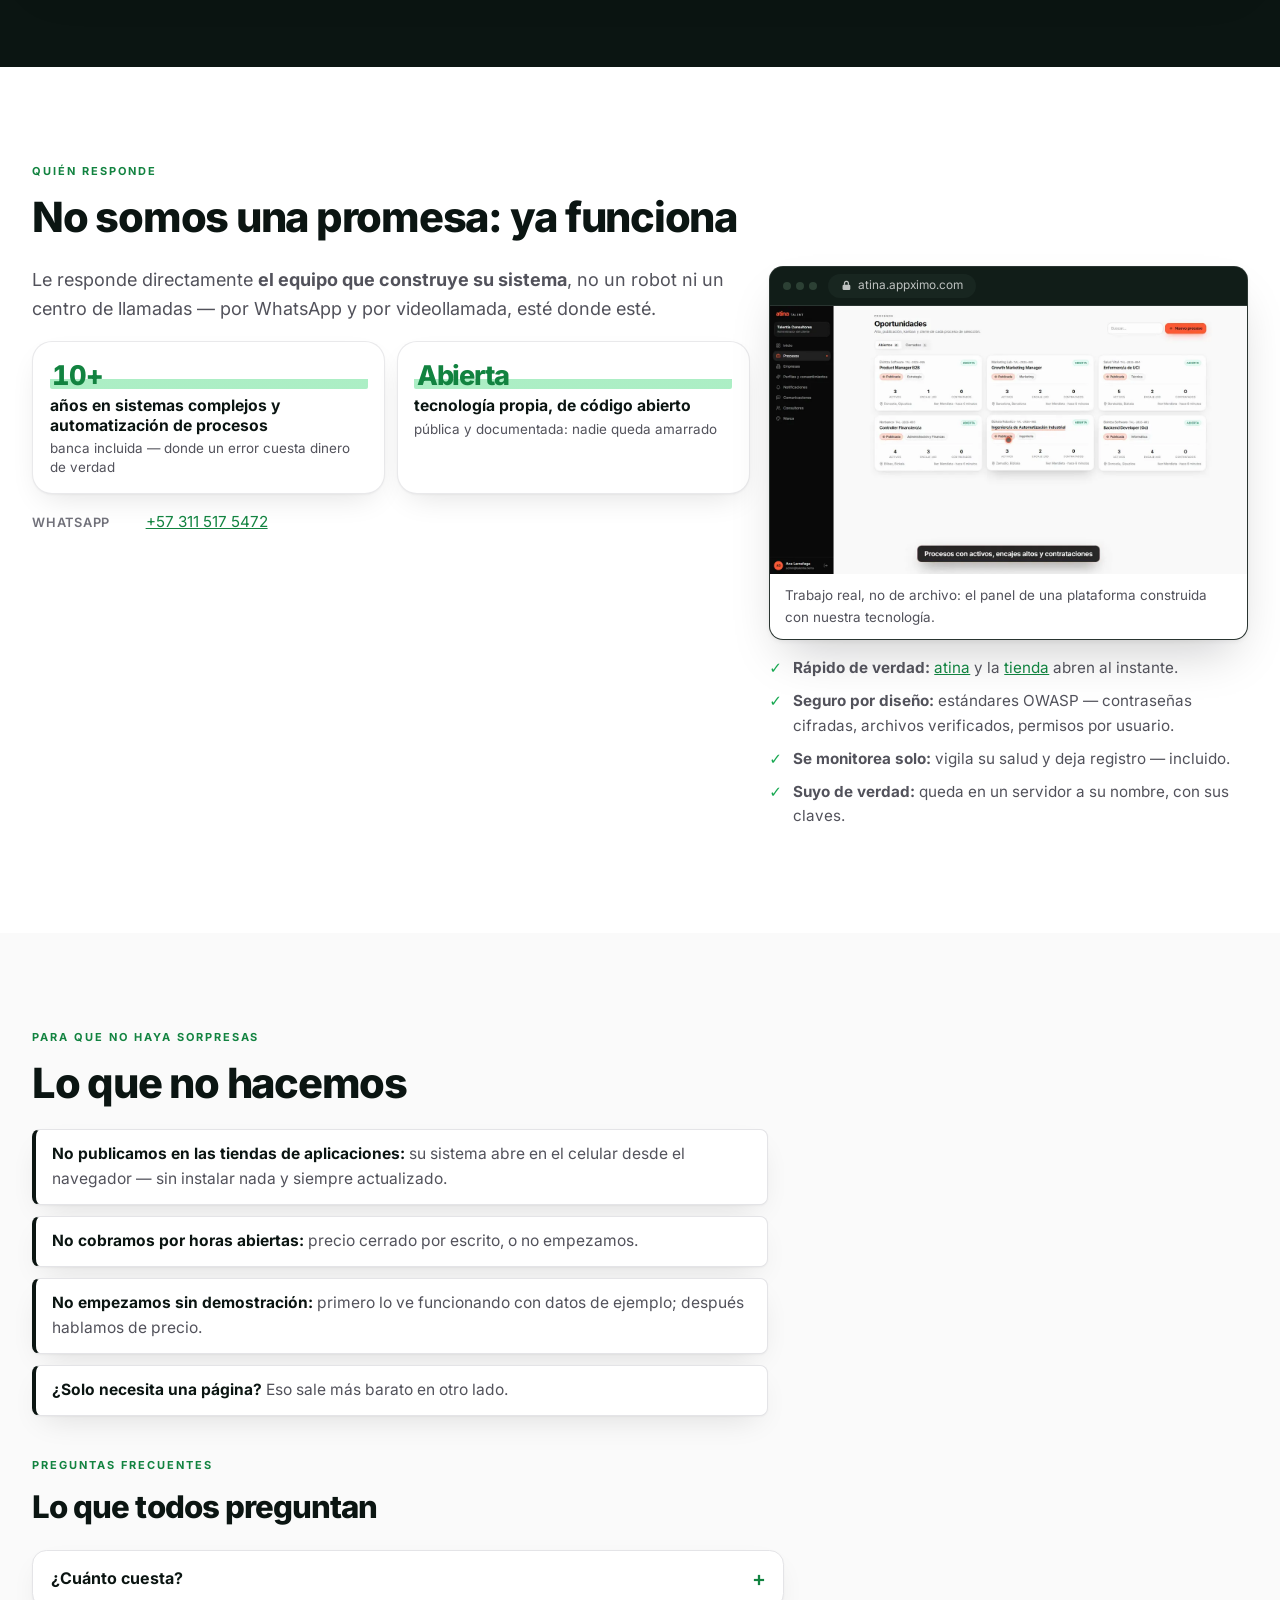
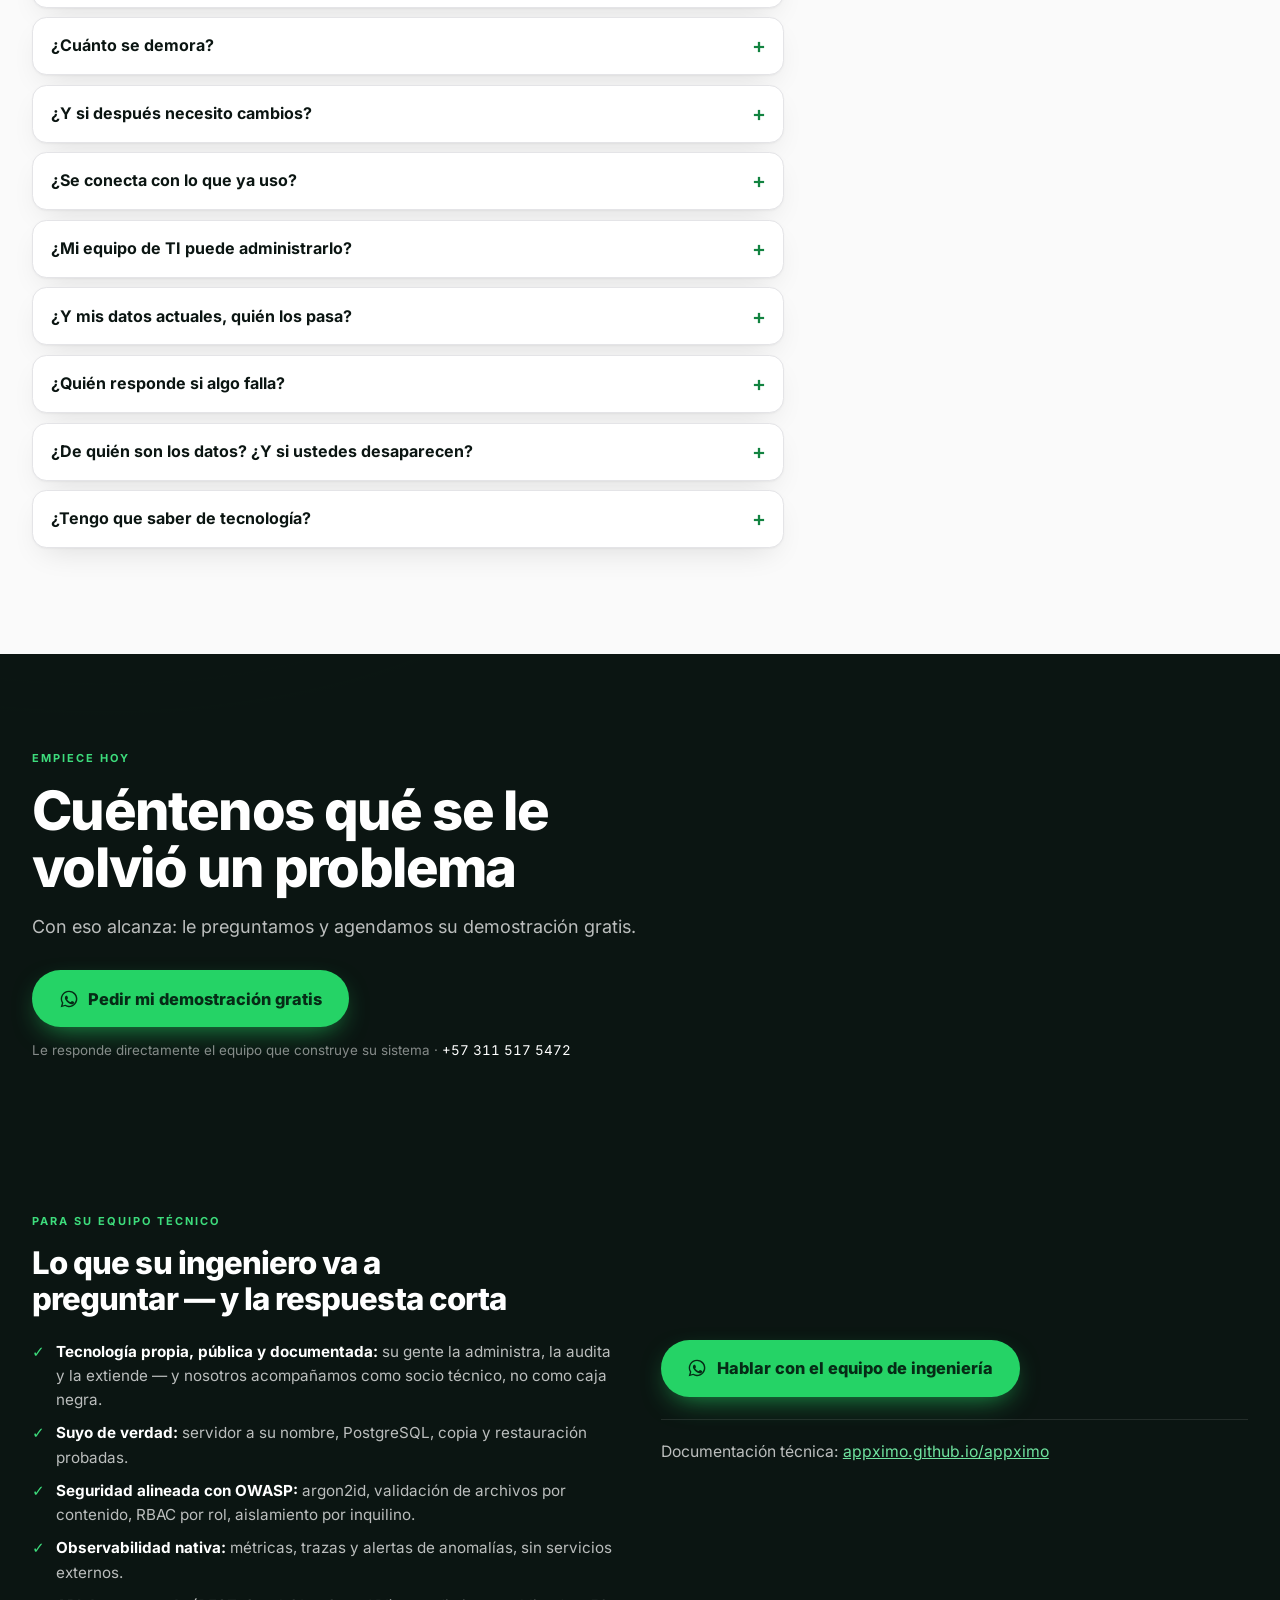
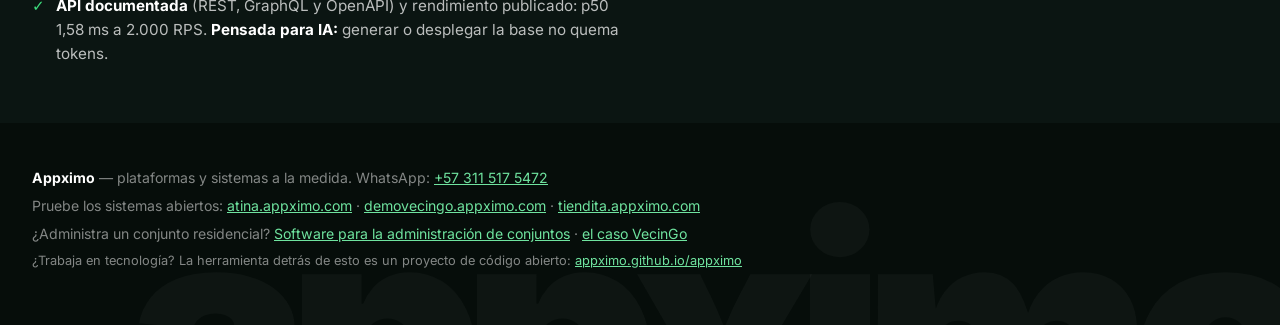
==== commit 01a8a970: "fix(móvil): mientras se escribe la idea, la tarjeta no reserva el hueco de lo que viene" ====
--- a/index.html
+++ b/index.html
@@ -138,6 +138,7 @@
     .stage{display:block;order:-1;max-width:none;margin:0 0 1.6rem;padding:.9rem;border-radius:var(--radius-2xl)}
     .flow-m{display:none}
     .hero-copy{padding-top:0}
+    html.js .flow:not(.typed) .fl-after{display:none}
   }
   .plat{position:relative;background:var(--white);color:var(--text);border-radius:var(--radius-2xl);box-shadow:var(--shadow-lift);padding:.8rem .9rem .9rem}
   .plat::after{content:"";position:absolute;inset:-2px;border-radius:calc(var(--radius-2xl) + 2px);padding:2px;background:conic-gradient(from var(--sweep,0deg),transparent 0 70%,var(--color-brand-400) 85%,transparent 100%);-webkit-mask:linear-gradient(#000 0 0) content-box,linear-gradient(#000 0 0);-webkit-mask-composite:xor;mask-composite:exclude;opacity:0;pointer-events:none}
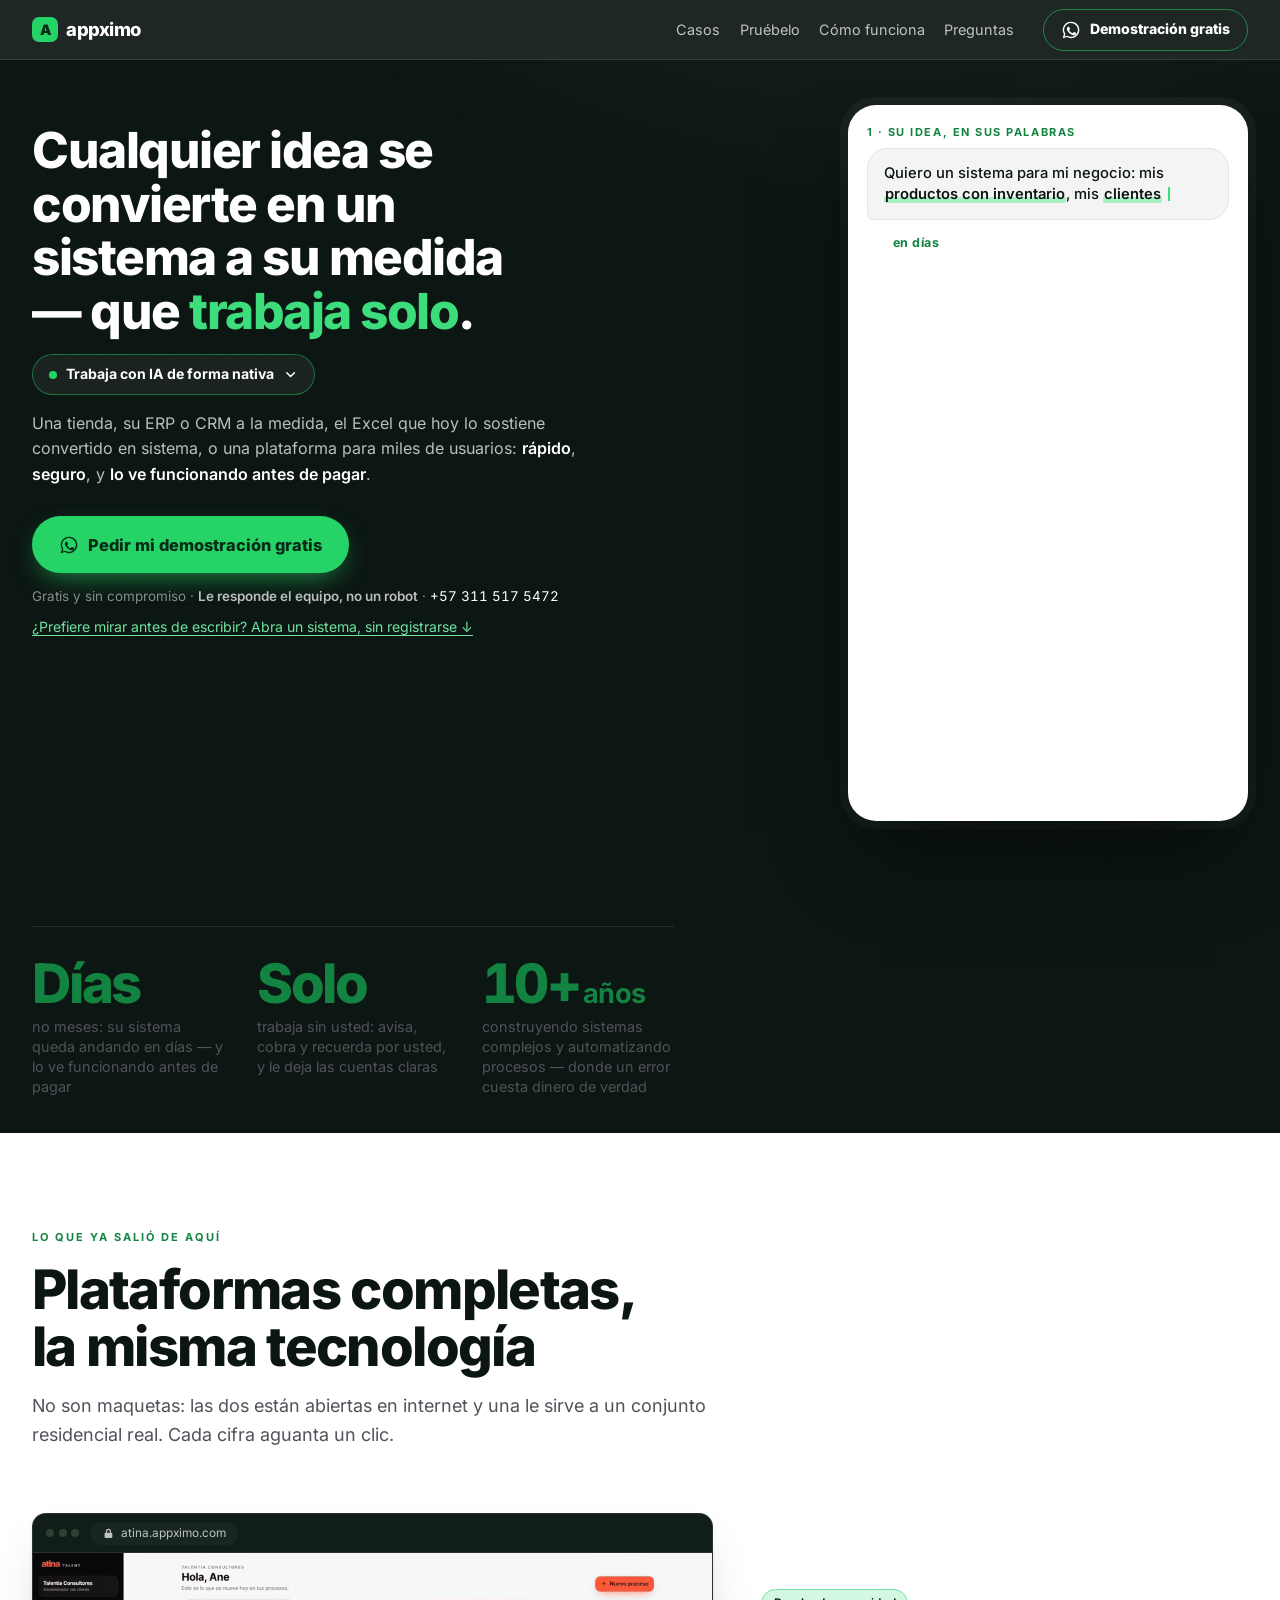
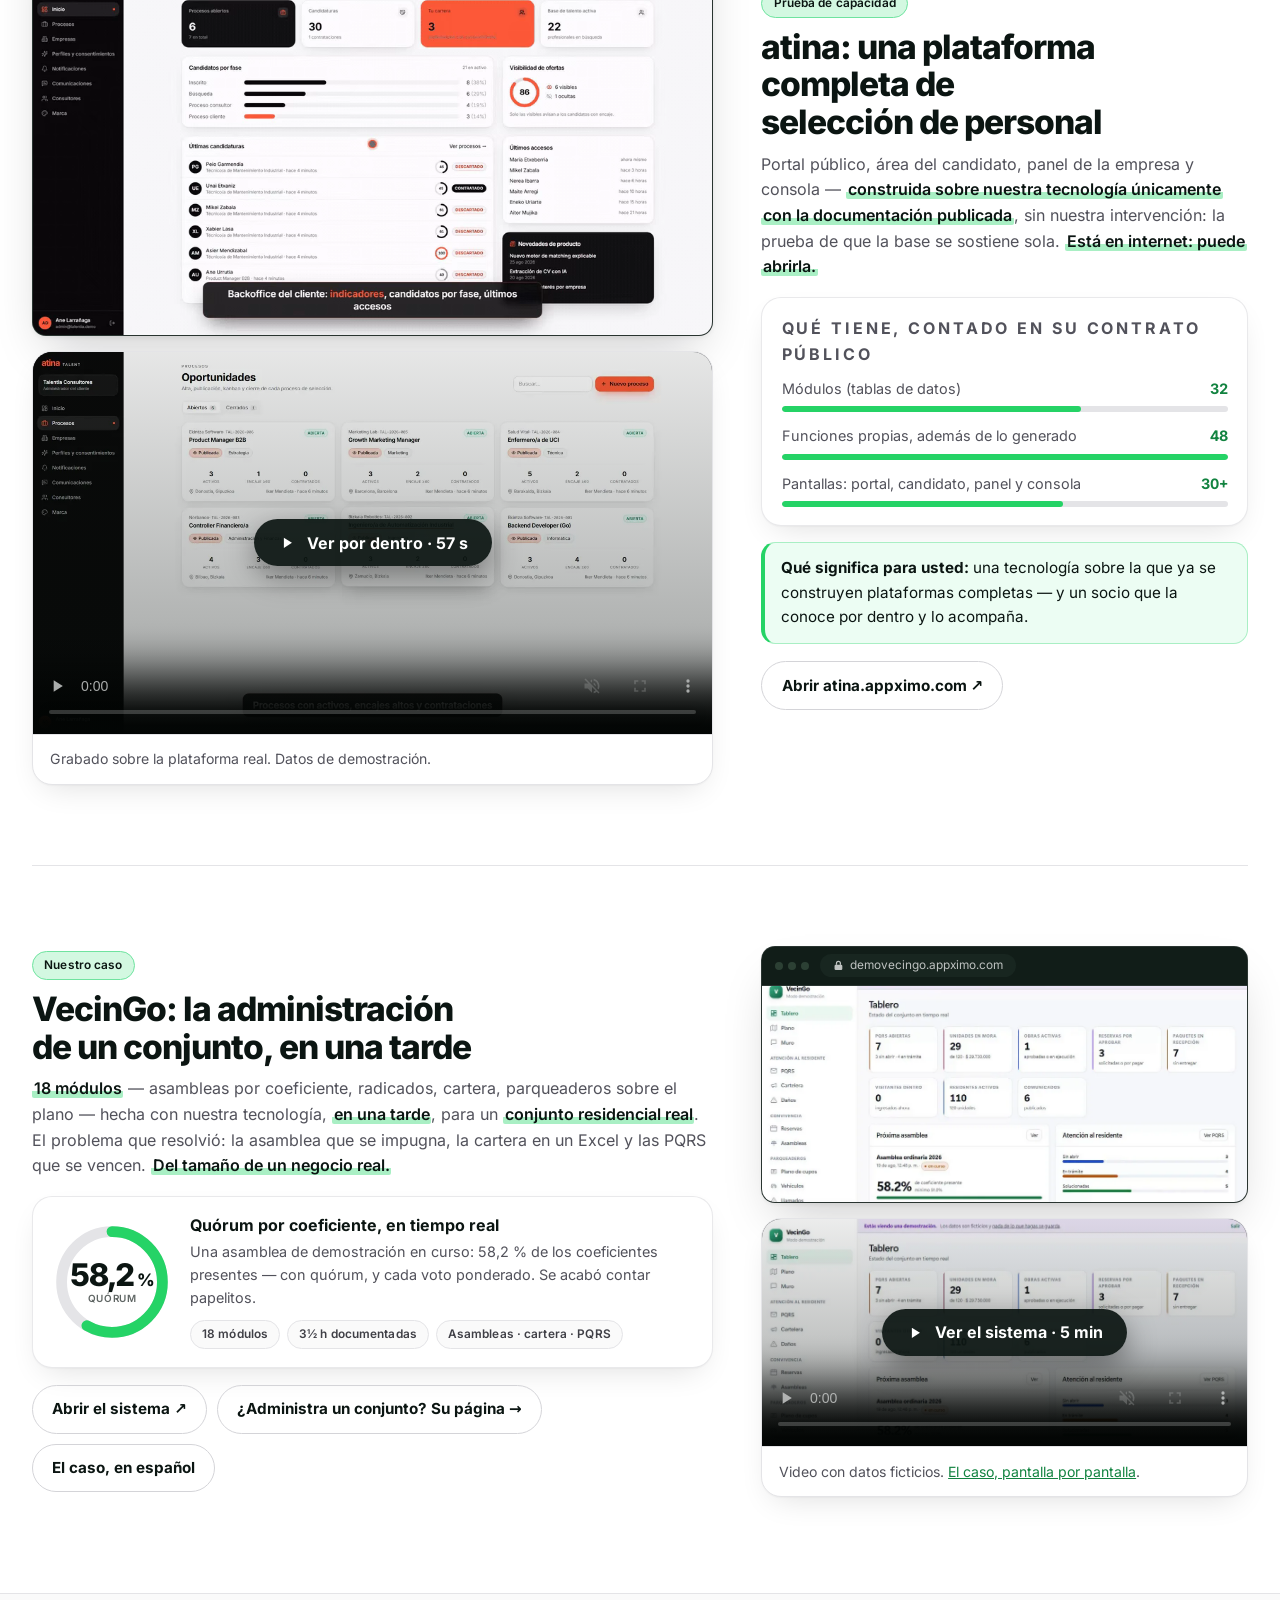
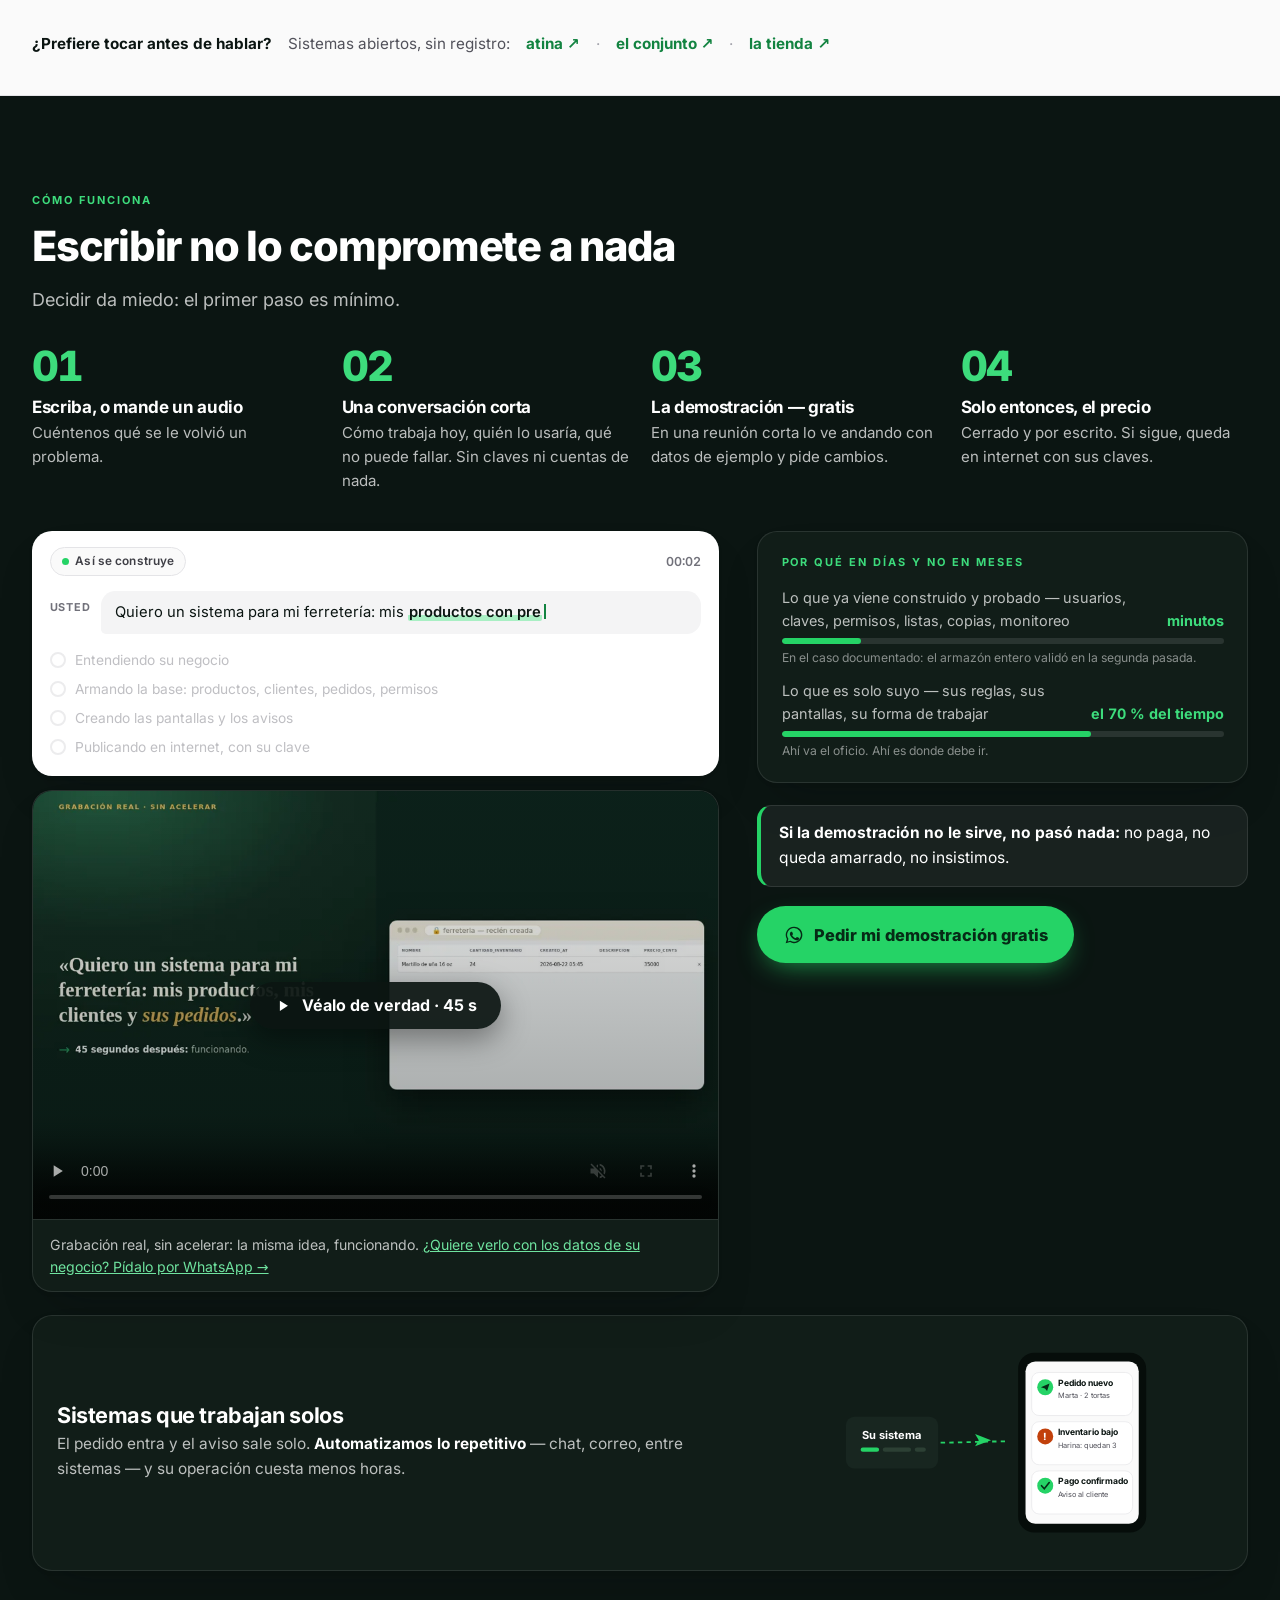
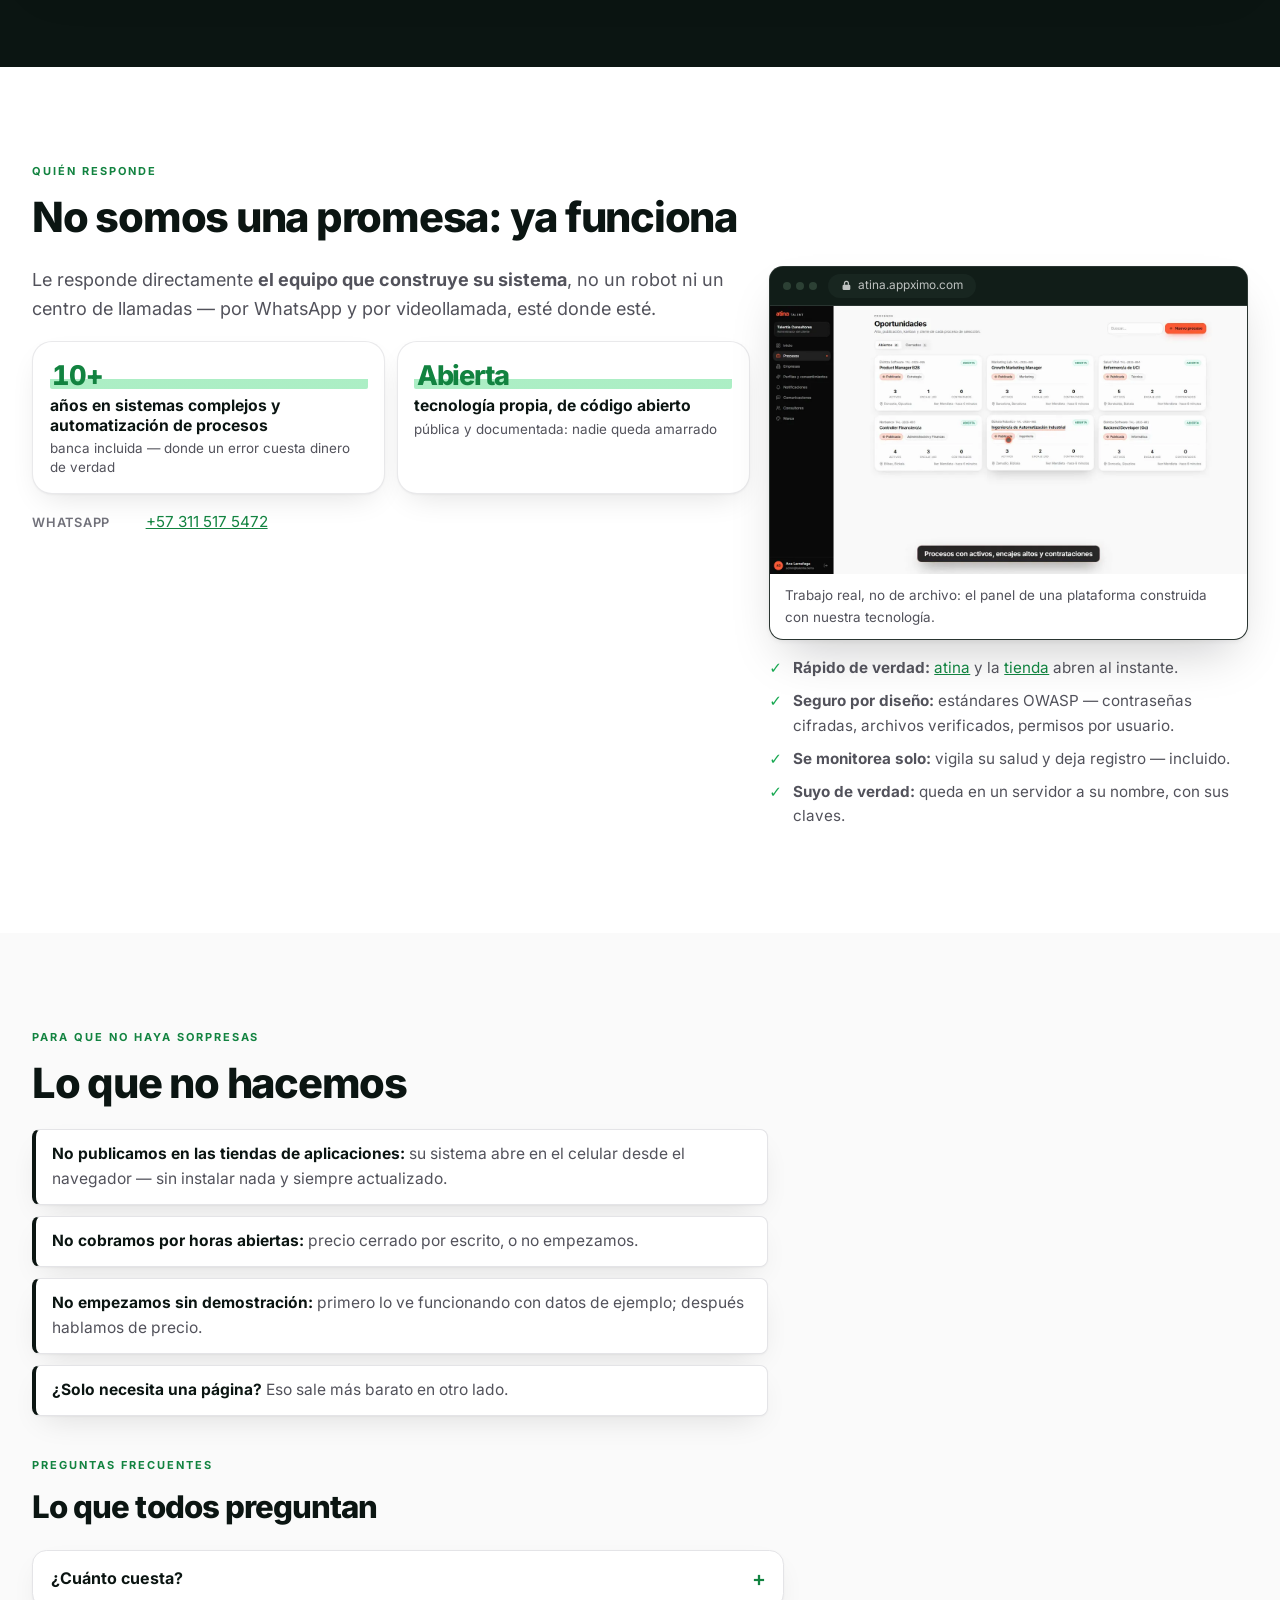
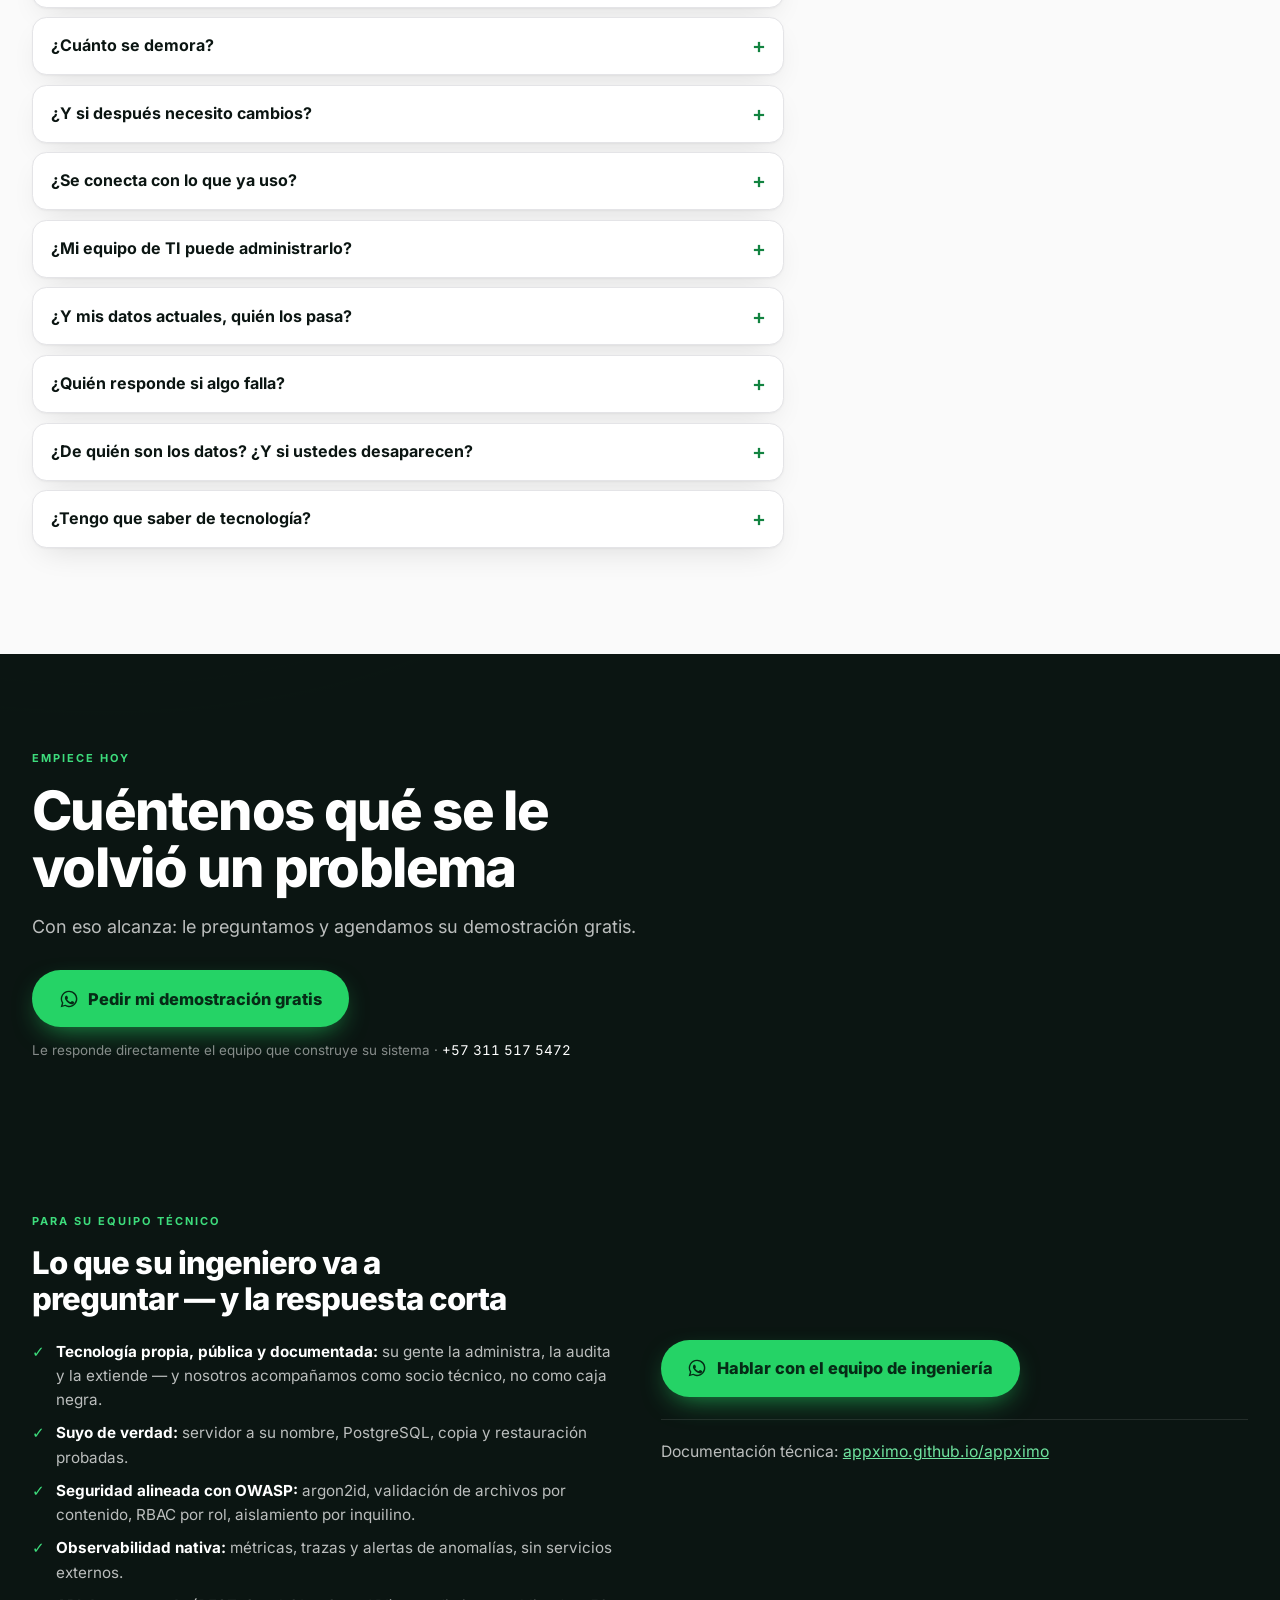
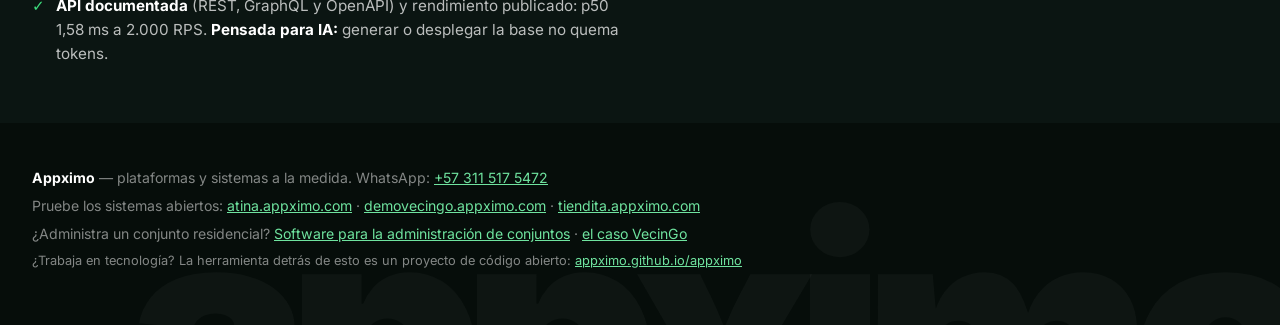
==== commit c5e35dd1: "fix(móvil): el escenario ocupa todo el ancho desde el primer fotograma" ====
--- a/index.html
+++ b/index.html
@@ -135,7 +135,7 @@
   @media(min-width:1000px){.stage{display:block}.flow-m{display:none}}
   @media(max-width:999px){
     .hero-layout{display:flex;flex-direction:column}
-    .stage{display:block;order:-1;max-width:none;margin:0 0 1.6rem;padding:.9rem;border-radius:var(--radius-2xl)}
+    .stage{display:block;order:-1;width:100%;max-width:none;margin:0 0 1.6rem;padding:.9rem;border-radius:var(--radius-2xl)}
     .flow-m{display:none}
     .hero-copy{padding-top:0}
     html.js .flow:not(.typed) .fl-after{display:none}
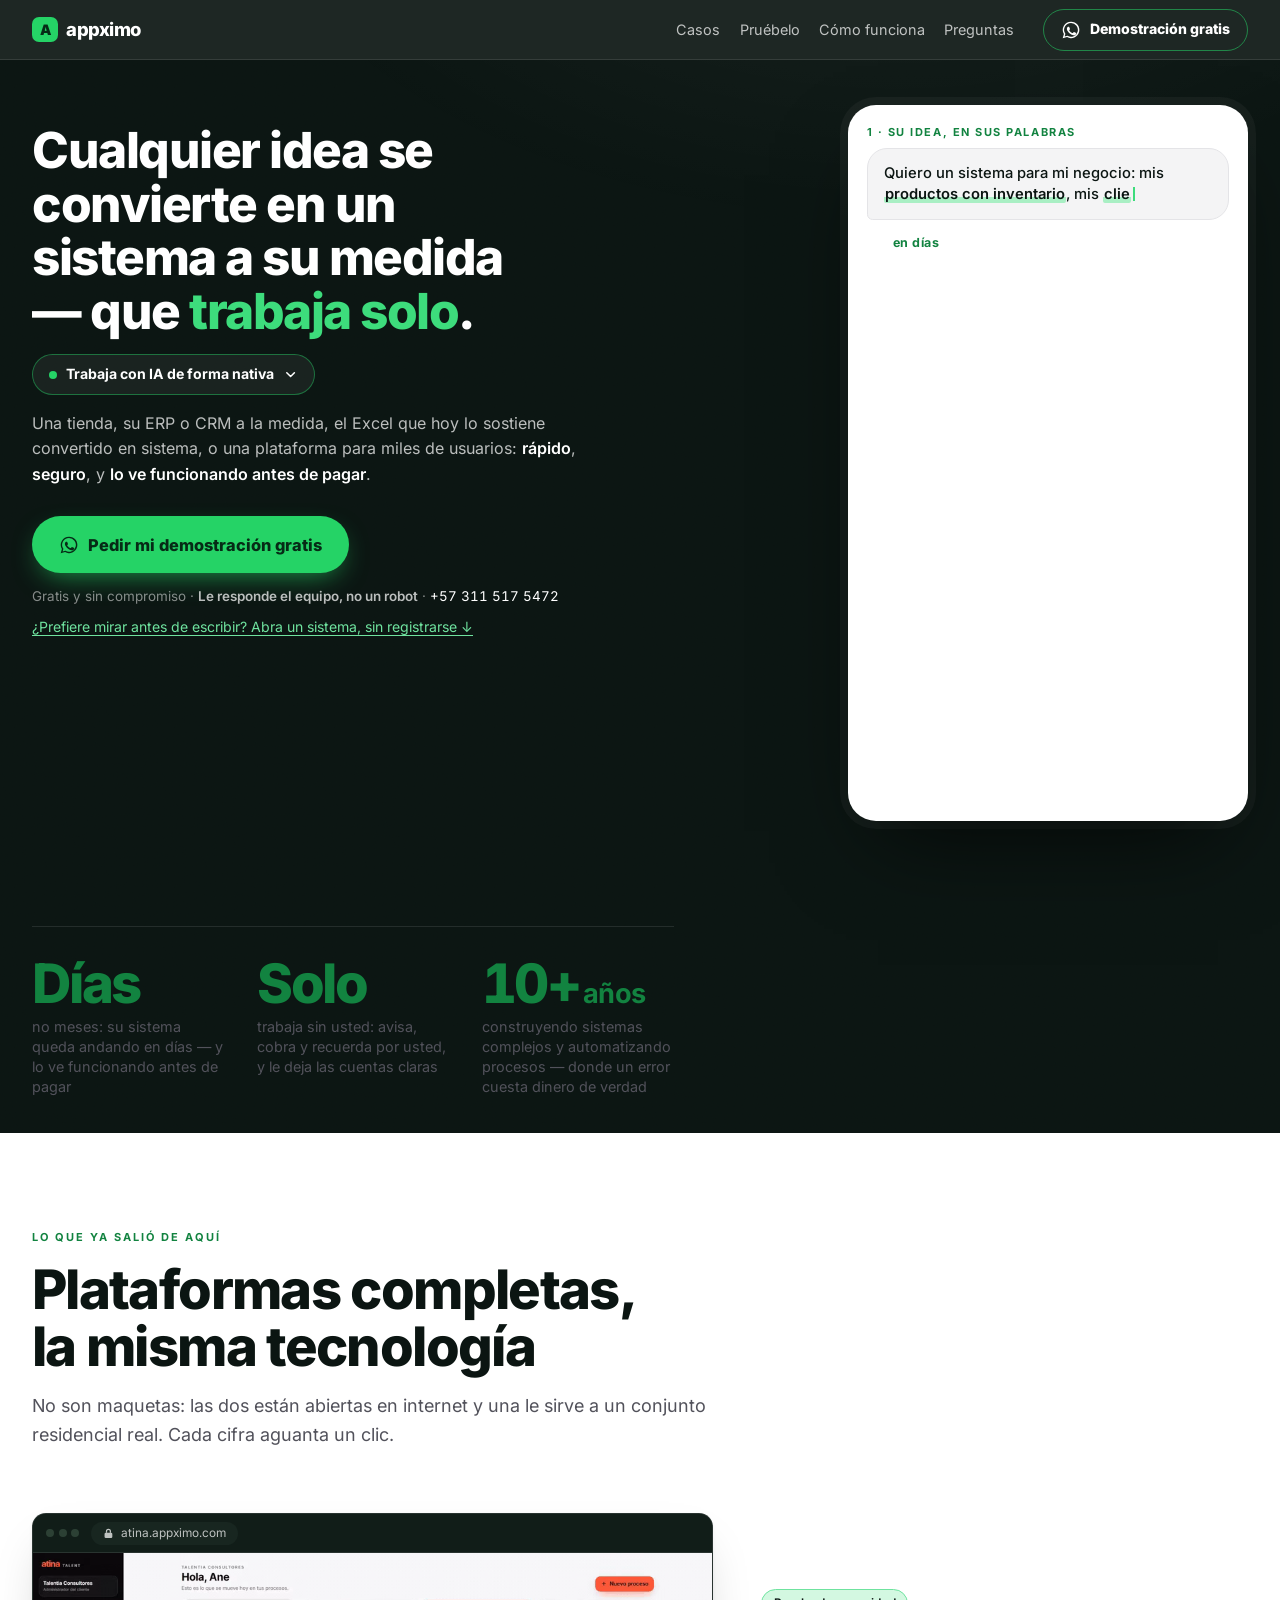
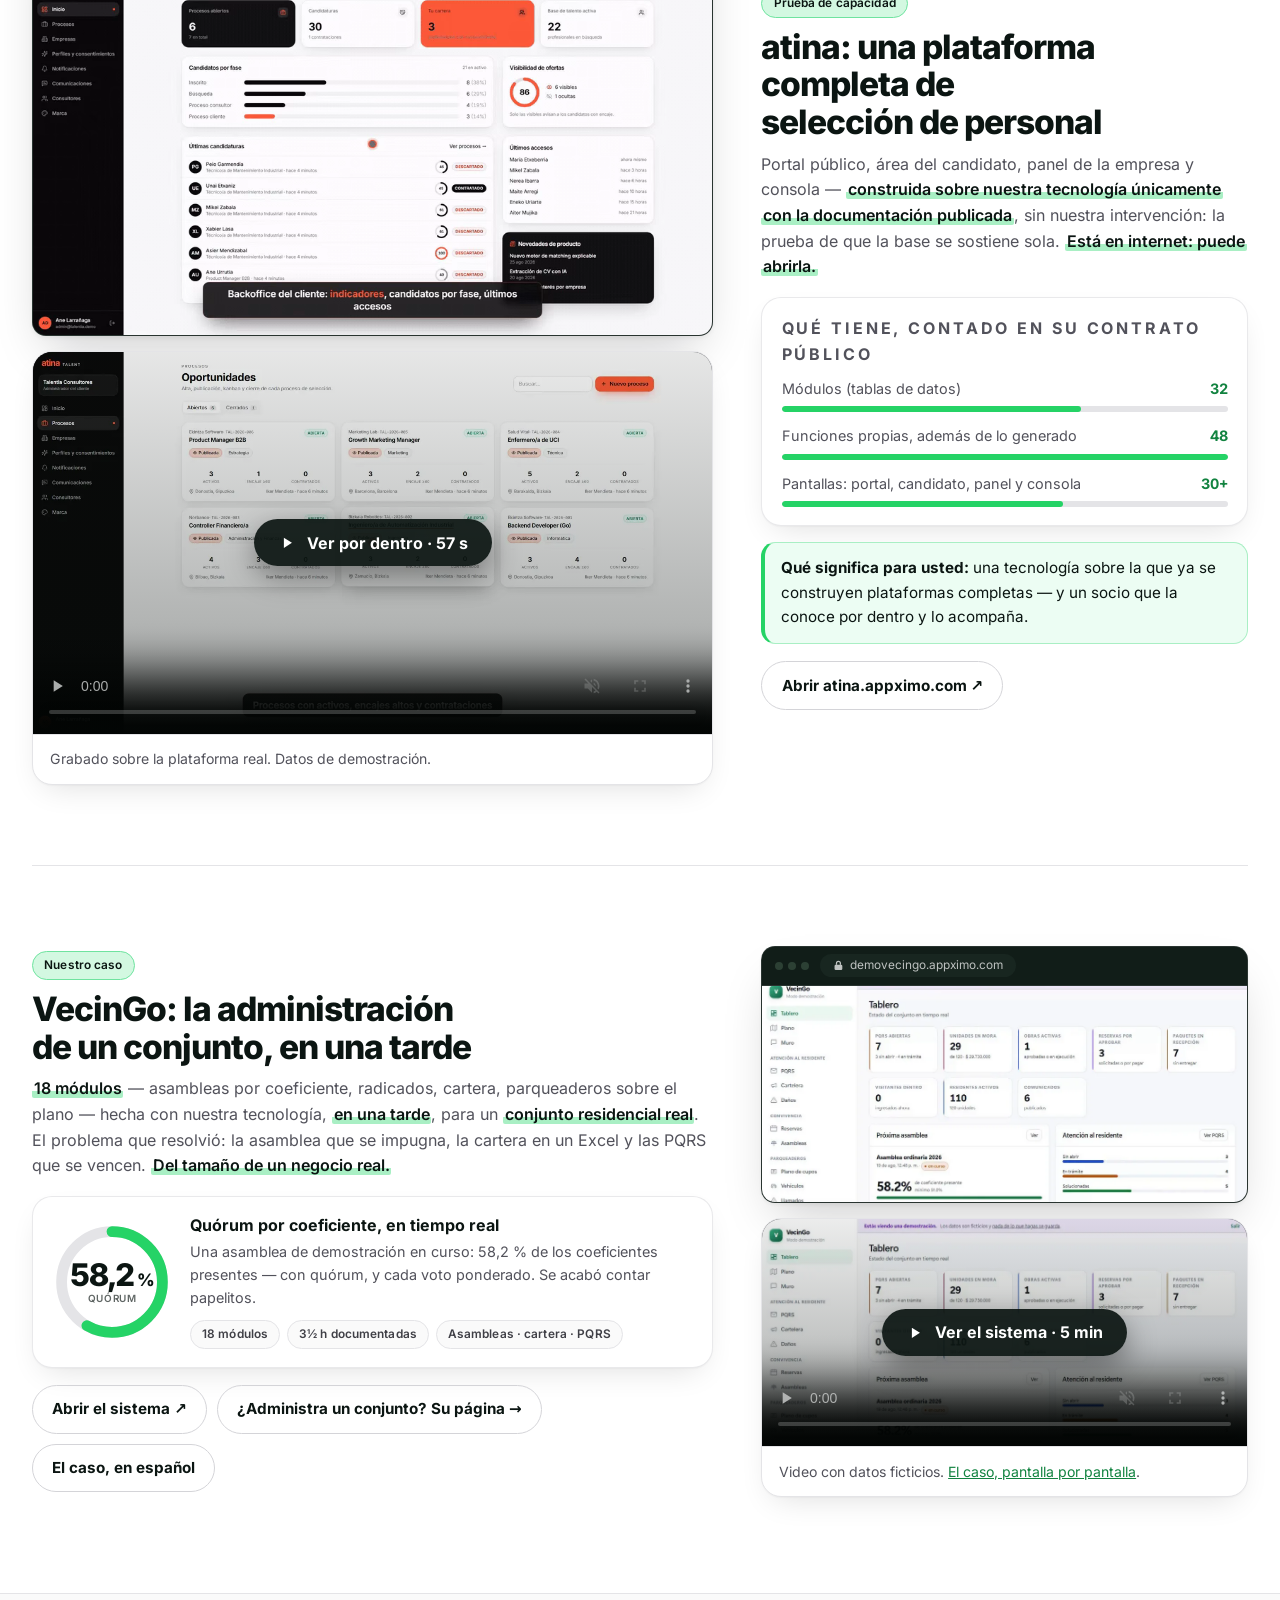
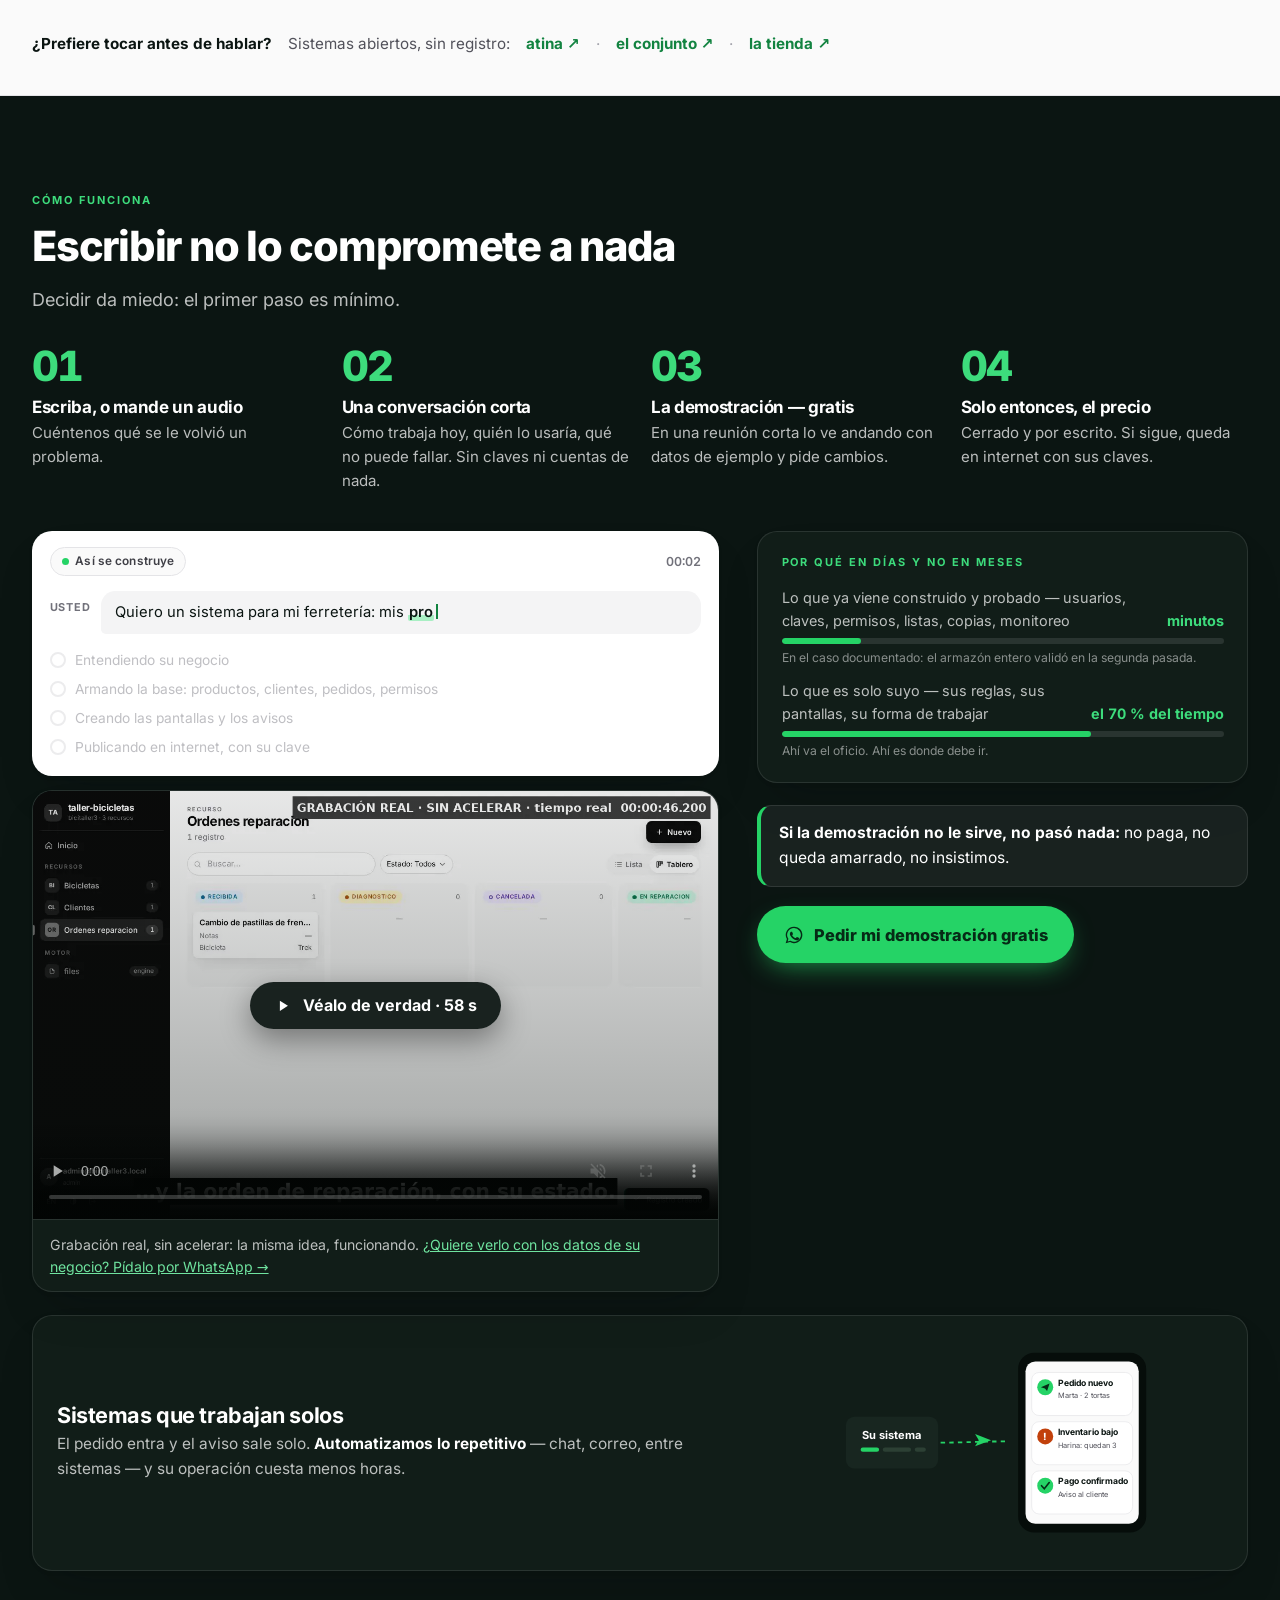
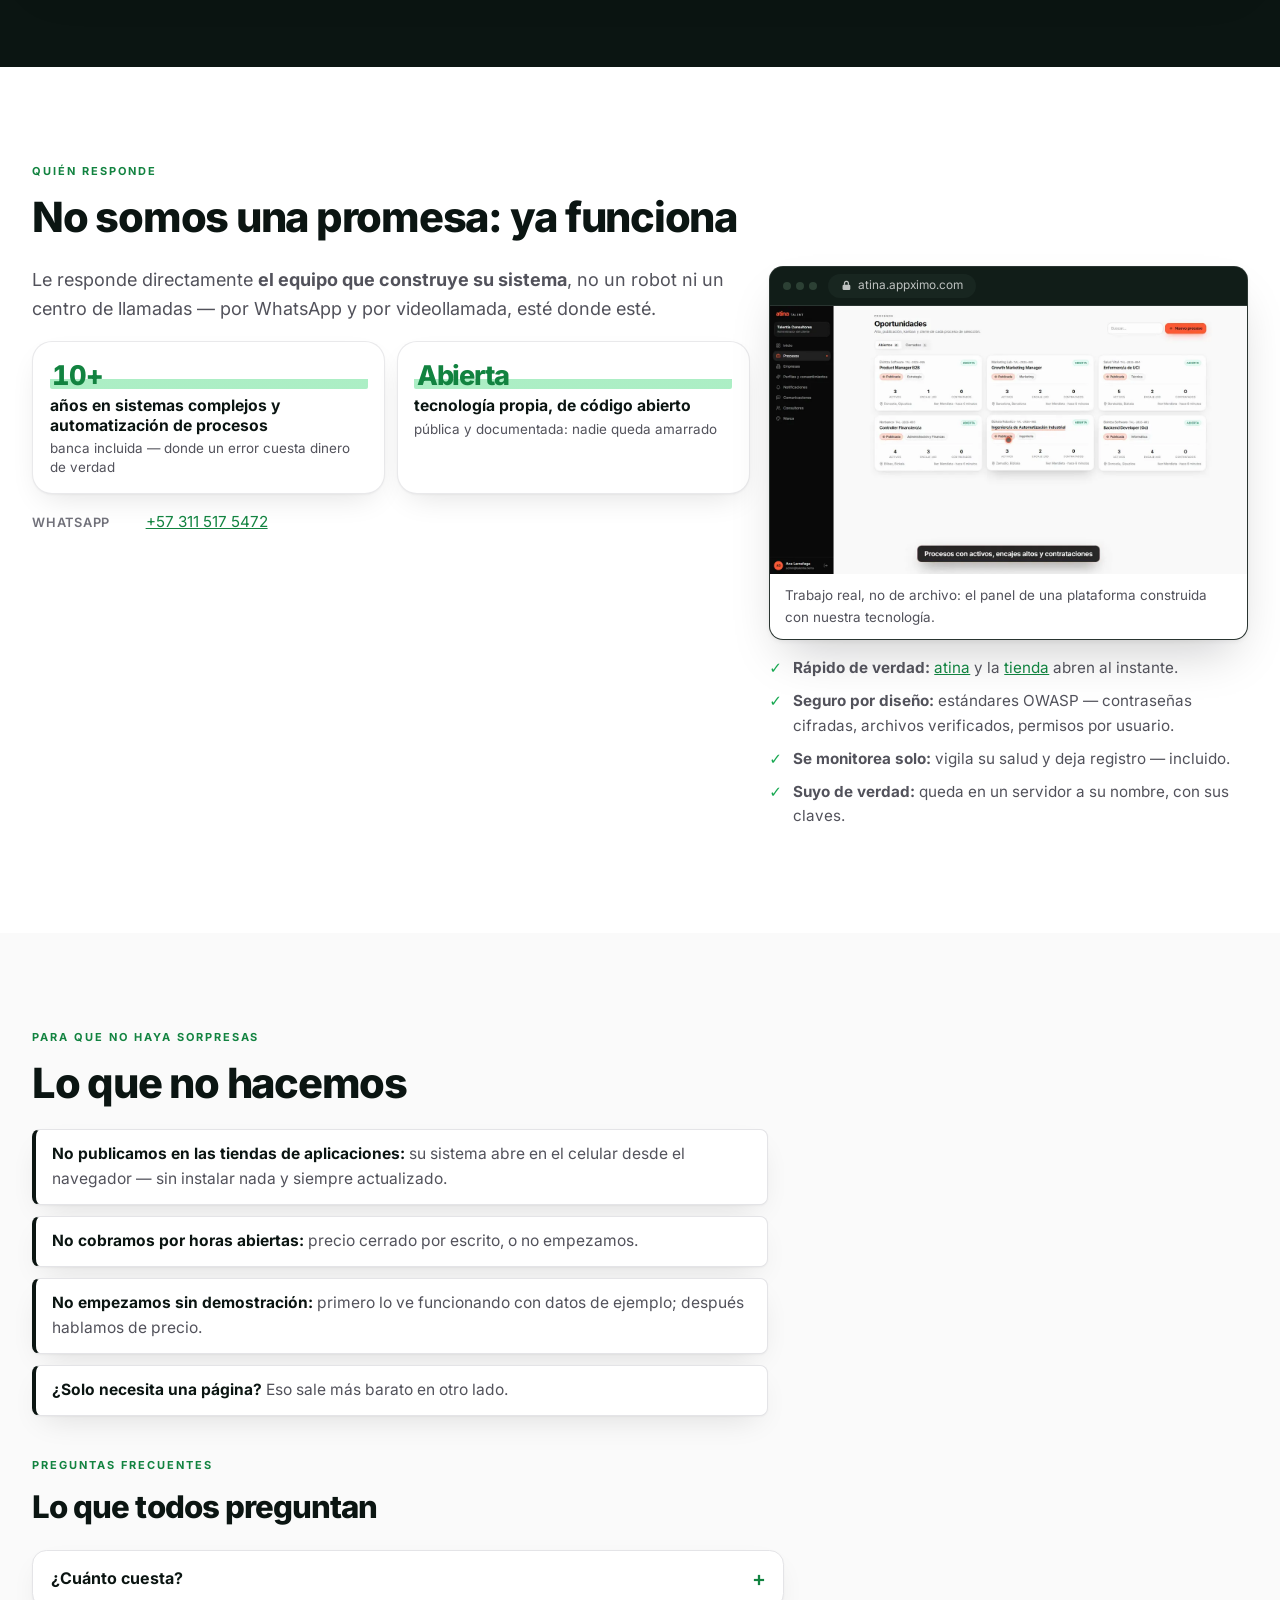
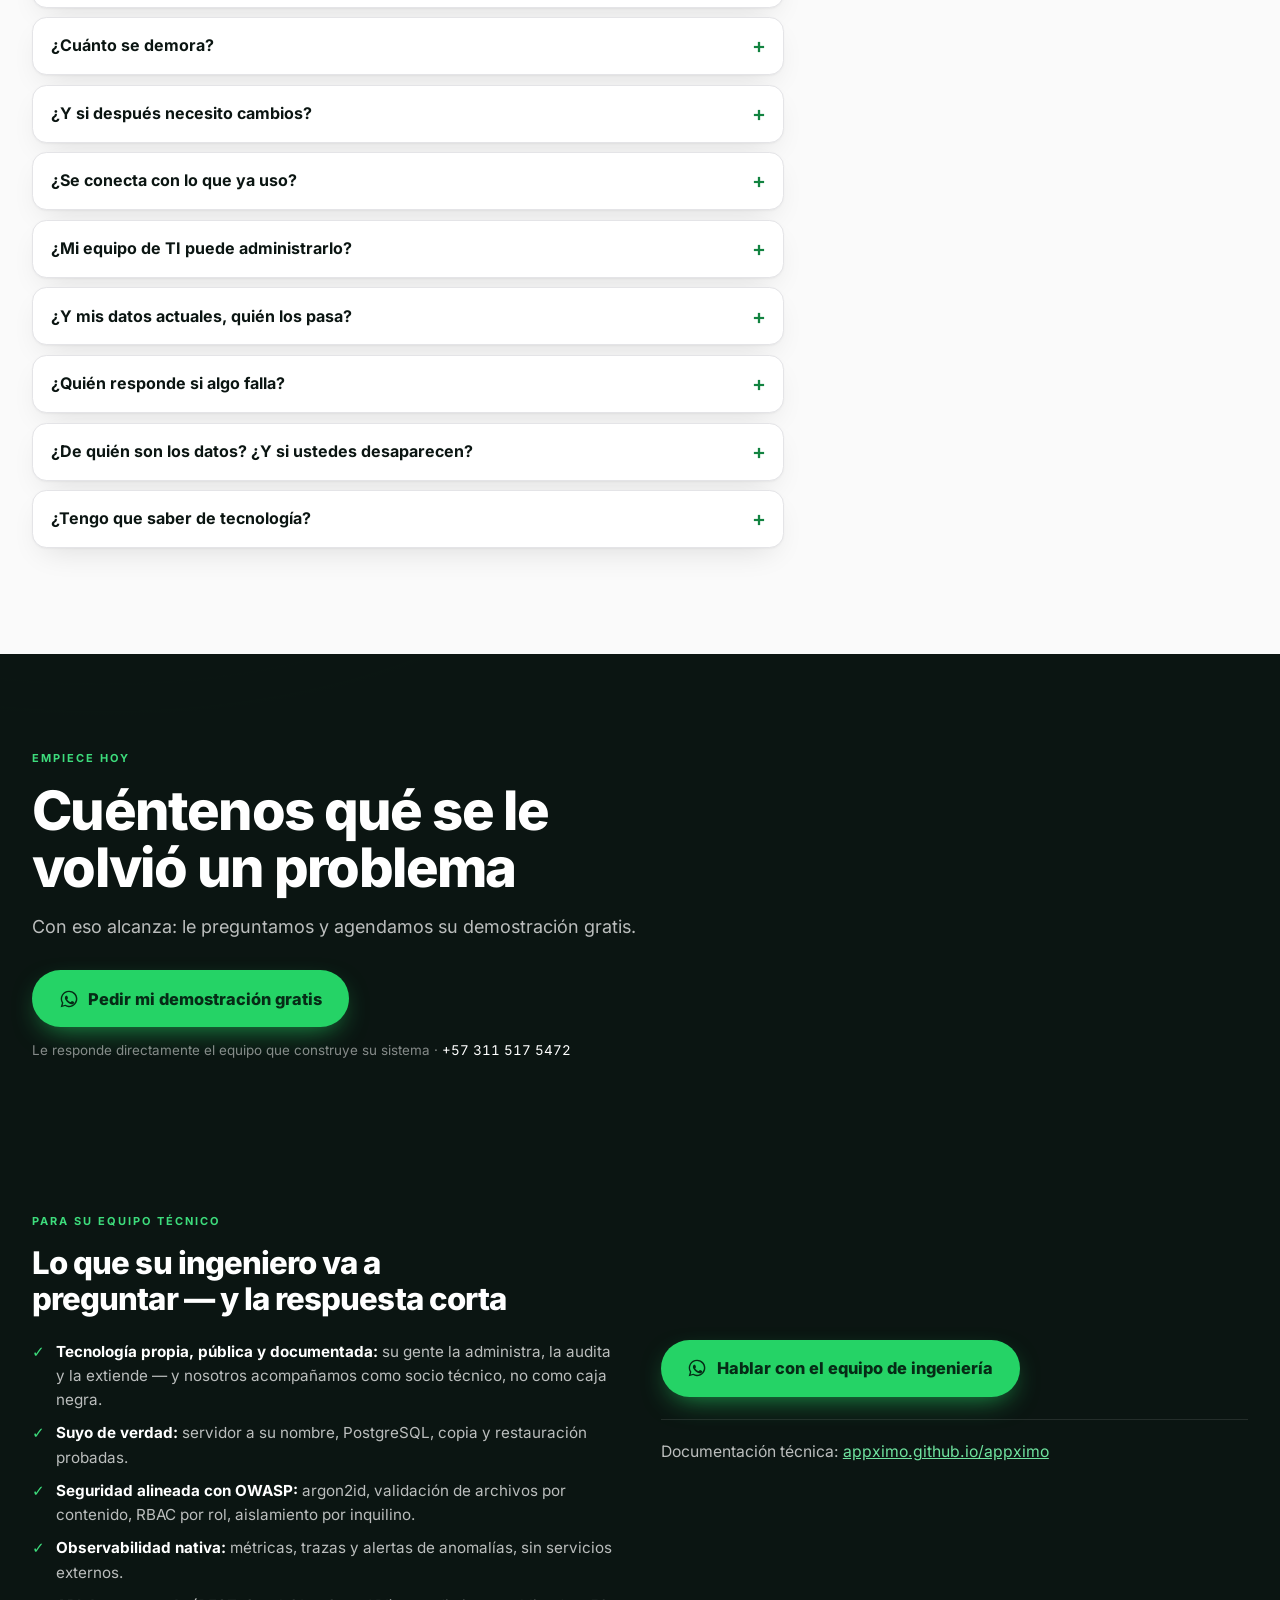
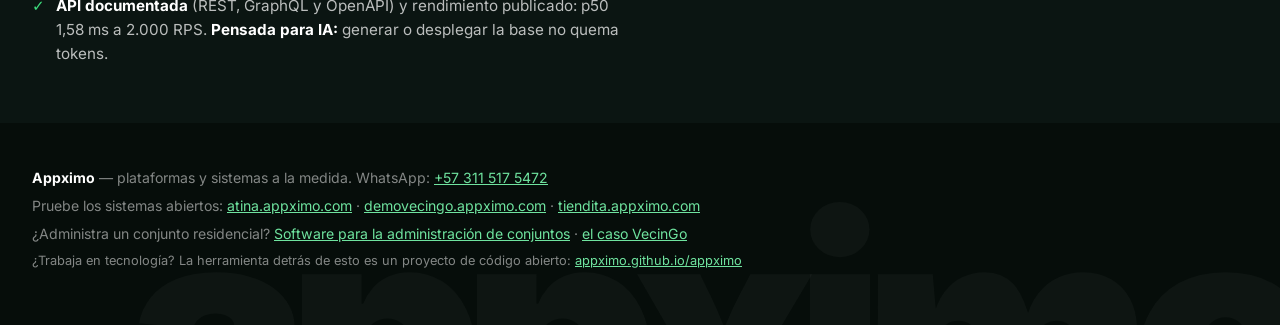
==== commit 80b15371: "video: la idea que se vuelve sistema, regrabada sobre el panel rediseñado (58 s; el anterior archiva" ====
--- a/index.html
+++ b/index.html
@@ -494,7 +494,7 @@
           </div>
         </div>
       </div>
-      <figure class="media reveal" style="margin-top:.9rem"><div class="vframe"><video class="demovid" controls muted playsinline preload="none" poster="assets/poster-idea.webp" width="1280" height="800" aria-label="Video: una idea escrita en español se convierte en un sistema funcionando, en tiempo real"><source src="assets/idea-a-sistema.mp4" type="video/mp4"></video><button class="vplay" aria-label="Reproducir el video"><span class="vplay-btn"><svg viewBox="0 0 24 24" fill="currentColor" aria-hidden="true"><path d="M8 5v14l11-7z"/></svg>Véalo de verdad · 45 s</span></button></div><figcaption>Grabación real, sin acelerar: la misma idea, funcionando. <a href="https://wa.me/573115175472?text=Hola%2C%20vi%20el%20video%20de%20la%20idea%20que%20se%20vuelve%20sistema%20y%20quiero%20una%20demostraci%C3%B3n%20gratis%20para%20mi%20negocio.%20%28appximo.com%20%C2%B7%20video%29">¿Quiere verlo con los datos de su negocio? Pídalo por WhatsApp →</a></figcaption></figure>
+      <figure class="media reveal" style="margin-top:.9rem"><div class="vframe"><video class="demovid" controls muted playsinline preload="none" poster="assets/poster-idea.webp" width="1280" height="800" aria-label="Video: una idea escrita en español se convierte en un sistema funcionando, en tiempo real"><source src="assets/idea-a-sistema.mp4" type="video/mp4"></video><button class="vplay" aria-label="Reproducir el video"><span class="vplay-btn"><svg viewBox="0 0 24 24" fill="currentColor" aria-hidden="true"><path d="M8 5v14l11-7z"/></svg>Véalo de verdad · 58 s</span></button></div><figcaption>Grabación real, sin acelerar: la misma idea, funcionando. <a href="https://wa.me/573115175472?text=Hola%2C%20vi%20el%20video%20de%20la%20idea%20que%20se%20vuelve%20sistema%20y%20quiero%20una%20demostraci%C3%B3n%20gratis%20para%20mi%20negocio.%20%28appximo.com%20%C2%B7%20video%29">¿Quiere verlo con los datos de su negocio? Pídalo por WhatsApp →</a></figcaption></figure>
     </div>
     <div class="reveal" style="--d:.1s">
       <div class="card-dark card-pad">
